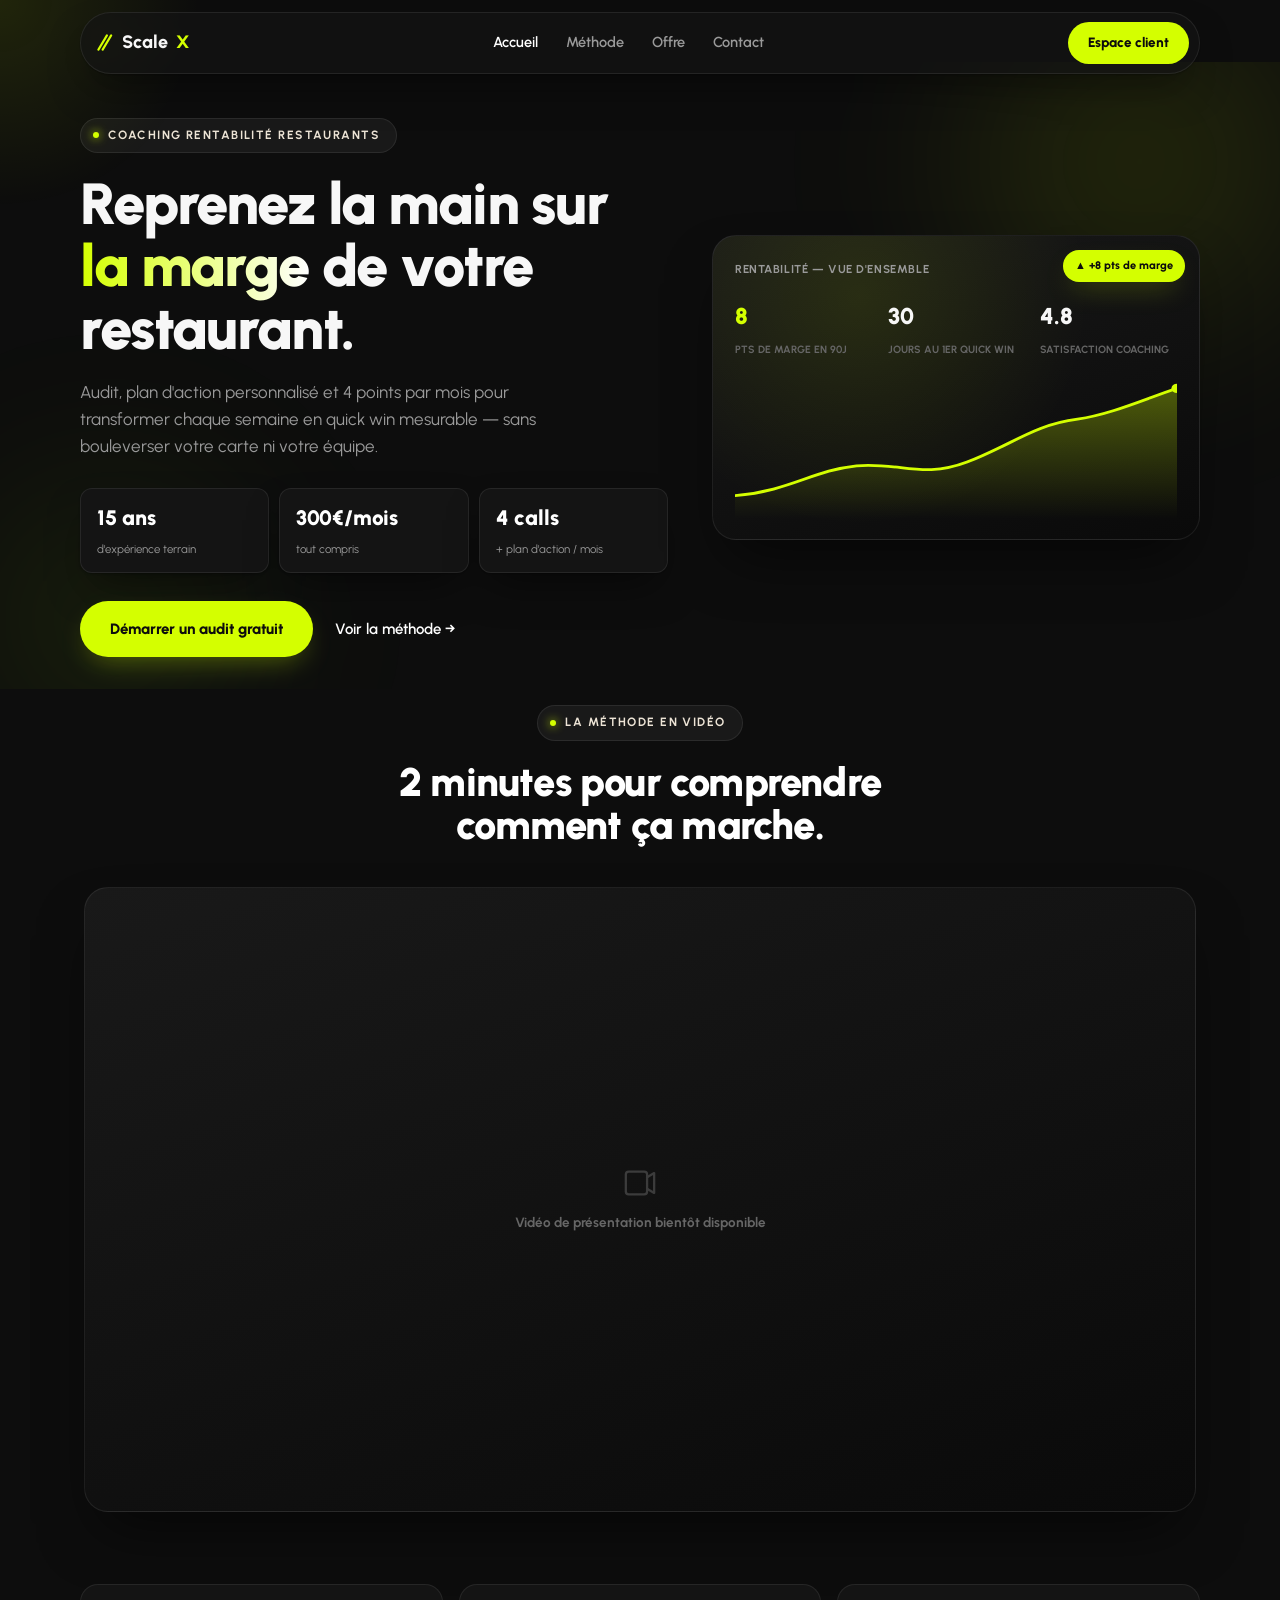
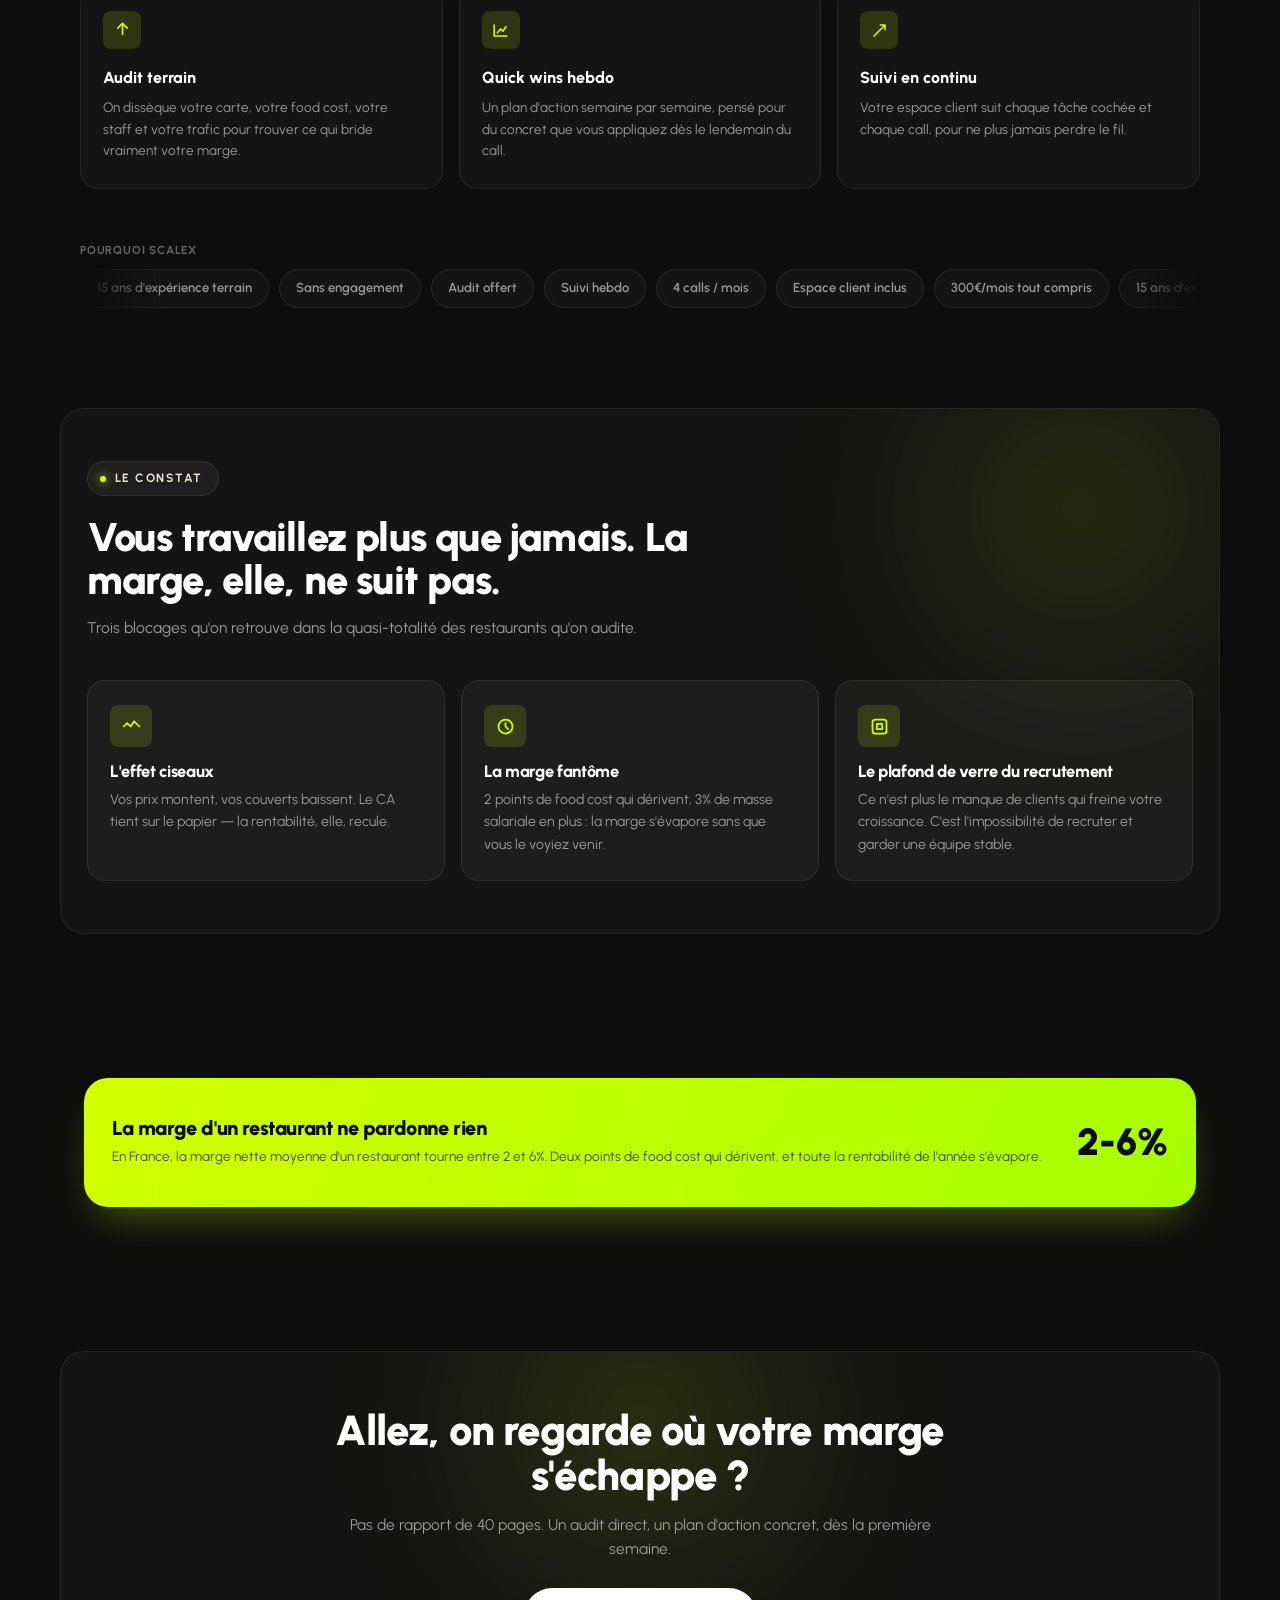
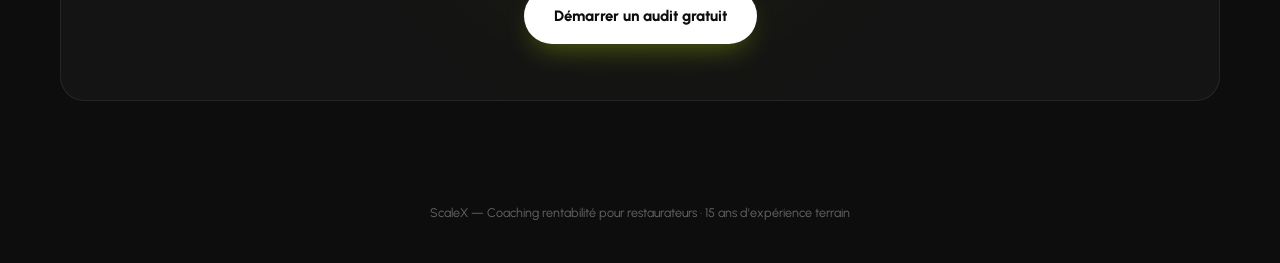
==== index.html @ f96da49f "Add files via upload" ====
<!DOCTYPE html>
<html lang="fr">
<head>
<meta charset="UTF-8">
<meta name="viewport" content="width=device-width, initial-scale=1.0, viewport-fit=cover">
<title>ScaleX — Coaching rentabilité pour restaurateurs</title>
<meta name="description" content="Audit, plan d'action personnalisé et 4 points par mois pour reprendre la main sur la rentabilité de votre restaurant. 300€/mois, sans engagement.">
<link rel="preconnect" href="https://fonts.googleapis.com">
<link href="https://fonts.googleapis.com/css2?family=Urbanist:ital,wght@0,400;0,500;0,600;0,700;0,800;0,900&display=swap" rel="stylesheet">
<link rel="stylesheet" href="styles.css">
<style>
.hero{position:relative;padding:56px 16px 32px;overflow:hidden;}
.hero .glow-a{width:520px;height:520px;background:radial-gradient(circle,rgba(212,255,0,.14),transparent 70%);top:-160px;right:-120px;}
.hero .glow-b{width:420px;height:420px;background:radial-gradient(circle,rgba(167,255,0,.10),transparent 70%);bottom:-140px;left:-100px;}
.hero-grid{position:relative;z-index:1;max-width:1120px;margin:0 auto;display:flex;flex-wrap:wrap;gap:44px;align-items:center;}
.hero-grid>div:first-child{flex:1 1 480px;}
.hero-card{flex:1 1 380px;width:100%;}
.hero h1{font-size:clamp(32px,5.2vw,58px);margin-bottom:18px;}
.hero p.lead{font-size:17px;max-width:52ch;margin-bottom:28px;color:var(--muted);}
.hero-stats{display:flex;gap:10px;margin-bottom:28px;flex-wrap:wrap;}
.stat-pill{background:var(--surface);border:1px solid var(--line);border-radius:var(--r-md);padding:12px 16px;box-shadow:var(--shadow);flex:1 1 100px;min-width:96px;}
.stat-pill b{font-weight:900;font-size:21px;display:block;color:#fff;}
.stat-pill span{font-size:11.5px;color:var(--muted);}
.cta-row{display:flex;align-items:center;gap:16px;flex-wrap:wrap;}
.hero-card{position:relative;background:linear-gradient(160deg,var(--surface-2),#0a0a0a);border-radius:var(--r-xl);padding:24px 22px 20px;box-shadow:0 30px 60px -18px rgba(0,0,0,.6);overflow:hidden;border:1px solid var(--line);}
.hero-card::before{content:"";position:absolute;inset:0;background:radial-gradient(circle at 30% 20%, rgba(212,255,0,.10), transparent 55%);}
.panel-head{position:relative;z-index:1;display:flex;justify-content:space-between;align-items:center;margin-bottom:20px;}
.ph-title{font-size:11.5px;font-weight:700;color:var(--muted);letter-spacing:.05em;text-transform:uppercase;}
.ph-dot{width:8px;height:8px;border-radius:50%;background:var(--lime);box-shadow:0 0 10px var(--lime);animation:pulse 2s ease-in-out infinite;}
@keyframes pulse{0%,100%{opacity:1;}50%{opacity:.35;}}
.kpi-row{position:relative;z-index:1;display:flex;gap:16px;margin-bottom:18px;flex-wrap:wrap;}
.kpi{flex:1 1 80px;}
.kpi b{display:block;font-size:23px;font-weight:900;}
.kpi b.lime{color:var(--lime);}
.kpi span{font-size:10.5px;color:var(--muted-dim);text-transform:uppercase;font-weight:700;}
.chart-box{position:relative;z-index:1;height:140px;}
.chart-box svg{width:100%;height:100%;}
.float-badge{position:absolute;top:14px;right:14px;z-index:2;background:var(--lime);color:var(--ink);font-size:11px;font-weight:800;padding:7px 12px;border-radius:20px;box-shadow:var(--shadow-lime);animation:float 4s ease-in-out infinite;}
@keyframes float{0%,100%{transform:translateY(0);}50%{transform:translateY(-7px);}}

.video-section{padding:16px 16px 56px;}

.pillars{padding:16px 16px 24px;}

.strip{padding:28px 16px;}
.strip-inner{max-width:1120px;margin:0 auto;display:flex;align-items:center;gap:10px;flex-wrap:wrap;justify-content:center;}
.strip-label{font-size:11.5px;font-weight:700;text-transform:uppercase;letter-spacing:.07em;color:var(--muted-dim);width:100%;text-align:center;}
@media (min-width:700px){.strip-label{width:auto;text-align:left;}}

.problem{background:var(--surface);border-radius:var(--r-xl);max-width:1160px;margin:0 auto;overflow:hidden;position:relative;border:1px solid var(--line);}
.problem .glow-a{width:400px;height:400px;background:radial-gradient(circle,rgba(212,255,0,.16),transparent 70%);top:-100px;right:-60px;}
.problem-inner{position:relative;z-index:1;padding:52px 26px;}
.problem-grid{display:flex;flex-wrap:wrap;gap:16px;}
.problem-card{flex:1 1 260px;background:rgba(255,255,255,.04);border:1px solid var(--line);border-radius:var(--r-lg);padding:24px 22px;}
.problem-card .icon{width:42px;height:42px;border-radius:var(--r-sm);background:var(--lime-dim);display:flex;align-items:center;justify-content:center;margin-bottom:16px;}
.problem-card .icon svg{width:21px;height:21px;stroke:var(--lime);}
.problem-card h3{font-weight:800;font-size:16.5px;margin-bottom:8px;color:#fff;}
.problem-card p{font-size:14px;}

.proof-banner{max-width:1120px;margin:0 auto;background:linear-gradient(120deg,var(--lime),var(--lime-2));border-radius:var(--r-xl);padding:34px 28px;color:var(--ink);display:grid;grid-template-columns:1fr auto;gap:20px;align-items:center;box-shadow:0 20px 40px -14px rgba(212,255,0,.35);}
.proof-banner h3{font-size:20px;margin-bottom:6px;color:var(--ink);}
.proof-banner p{color:rgba(13,13,13,.72);font-size:13.5px;}
.proof-banner .big{font-weight:900;font-size:38px;color:var(--ink);white-space:nowrap;}
@media (max-width:560px){.proof-banner{grid-template-columns:1fr;}}

.final{position:relative;background:var(--surface);border-radius:var(--r-xl);max-width:1160px;margin:0 auto;overflow:hidden;padding:56px 26px;text-align:center;border:1px solid var(--line);}
.final-inner{position:relative;z-index:1;max-width:640px;margin:0 auto;}
.final h2{font-size:clamp(26px,4vw,42px);margin-bottom:14px;color:#fff;}
.final p{font-size:15.5px;margin-bottom:26px;}
.btn-primary.on-lime{background:#fff;color:var(--ink);}
</style>
</head>
<body>

<div class="nav-outer">
  <nav class="nav">
    <a href="index.html" class="nav-logo"><svg viewBox="0 0 24 24" fill="none"><path d="M2 22L14 2M8 22L20 2" stroke="#D4FF00" stroke-width="3" stroke-linecap="round"/></svg>Scale<span style="color:var(--lime)">X</span></a>
    <div class="nav-links">
      <a href="index.html" class="active">Accueil</a>
      <a href="methode.html">Méthode</a>
      <a href="offre.html">Offre</a>
      <a href="contact.html">Contact</a>
    </div>
    <a class="nav-cta" href="portail/login.html">Espace client</a>
    <div class="nav-burger" id="navBurger" aria-label="Menu"><span></span></div>
    <div class="nav-menu" id="navMenu">
      <a href="index.html">Accueil</a>
      <a href="methode.html">Méthode</a>
      <a href="offre.html">Offre</a>
      <a href="contact.html">Contact</a>
      <a href="portail/login.html" class="menu-cta">Espace client</a>
    </div>
  </nav>
</div>

<section class="hero">
  <span class="glow glow-a"></span><span class="glow glow-b"></span>
  <div class="hero-grid">
    <div class="reveal in-view">
      <div class="eyebrow">Coaching rentabilité restaurants</div>
      <h1>Reprenez la main sur <em class="grad-text">la marge</em> de votre restaurant.</h1>
      <p class="lead">Audit, plan d'action personnalisé et 4 points par mois pour transformer chaque semaine en quick win mesurable — sans bouleverser votre carte ni votre équipe.</p>
      <div class="hero-stats">
        <div class="stat-pill"><b>15 ans</b><span>d'expérience terrain</span></div>
        <div class="stat-pill"><b>300€/mois</b><span>tout compris</span></div>
        <div class="stat-pill"><b>4 calls</b><span>+ plan d'action / mois</span></div>
      </div>
      <div class="cta-row">
        <a class="btn-primary magnetic" href="contact.html">Démarrer un audit gratuit</a>
        <a class="btn-ghost" href="methode.html">Voir la méthode →</a>
      </div>
    </div>
    <div class="hero-card tilt reveal in-view">
      <div class="float-badge">▲ +8 pts de marge</div>
      <div class="panel-head"><span class="ph-title">Rentabilité — Vue d'ensemble</span><span class="ph-dot"></span></div>
      <div class="kpi-row">
        <div class="kpi"><b class="lime cnt" data-target="8">0</b><span>pts de marge en 90j</span></div>
        <div class="kpi"><b class="cnt" data-target="30">0</b><span>jours au 1er quick win</span></div>
        <div class="kpi"><b>4.8</b><span>satisfaction coaching</span></div>
      </div>
      <div class="chart-box">
        <svg viewBox="0 0 400 150" preserveAspectRatio="none">
          <defs><linearGradient id="areaFill" x1="0" y1="0" x2="0" y2="1"><stop offset="0%" stop-color="#D4FF00" stop-opacity="0.32"/><stop offset="100%" stop-color="#D4FF00" stop-opacity="0"/></linearGradient></defs>
          <path d="M0,125 C50,120 70,98 110,93 C150,89 170,107 210,89 C250,71 270,49 310,43 C340,38 370,22 400,10 L400,150 L0,150 Z" fill="url(#areaFill)"/>
          <path class="draw-path" d="M0,125 C50,120 70,98 110,93 C150,89 170,107 210,89 C250,71 270,49 310,43 C340,38 370,22 400,10" fill="none" stroke="#D4FF00" stroke-width="3" stroke-linecap="round"/>
          <circle cx="400" cy="10" r="5" fill="#D4FF00"/>
        </svg>
      </div>
    </div>
  </div>
</section>

<section class="video-section">
  <div class="wrap">
    <div class="section-head reveal" style="max-width:560px;">
      <div class="eyebrow">La méthode en vidéo</div>
      <h2>2 minutes pour comprendre comment ça marche.</h2>
    </div>
    <div class="video-block reveal in-view"></div>
  </div>
</section>

<section class="pillars">
  <div class="pillars-grid">
    <div class="pillar-card glow-card reveal"><div class="icon"><svg viewBox="0 0 24 24" fill="none" stroke-width="2" stroke-linecap="round" stroke-linejoin="round"><path d="M6 9l6-6 6 6M12 3v14"/></svg></div><h4>Audit terrain</h4><p>On dissèque votre carte, votre food cost, votre staff et votre trafic pour trouver ce qui bride vraiment votre marge.</p></div>
    <div class="pillar-card glow-card reveal"><div class="icon"><svg viewBox="0 0 24 24" fill="none" stroke-width="2" stroke-linecap="round" stroke-linejoin="round"><path d="M4 19V5M4 19h16M8 15l4-5 3 3 4-6"/></svg></div><h4>Quick wins hebdo</h4><p>Un plan d'action semaine par semaine, pensé pour du concret que vous appliquez dès le lendemain du call.</p></div>
    <div class="pillar-card glow-card reveal"><div class="icon"><svg viewBox="0 0 24 24" fill="none" stroke-width="2" stroke-linecap="round" stroke-linejoin="round"><path d="M5 19L19 5M13 5h6v6"/></svg></div><h4>Suivi en continu</h4><p>Votre espace client suit chaque tâche cochée et chaque call, pour ne plus jamais perdre le fil.</p></div>
  </div>
</section>

<section class="strip">
  <div class="strip-inner" style="flex-direction:column;align-items:stretch;">
    <span class="strip-label">Pourquoi ScaleX</span>
    <div class="marquee">
      <div class="marquee-track">
        <span class="chip">15 ans d'expérience terrain</span><span class="chip">Sans engagement</span><span class="chip">Audit offert</span><span class="chip">Suivi hebdo</span><span class="chip">4 calls / mois</span><span class="chip">Espace client inclus</span><span class="chip">300€/mois tout compris</span>
      </div>
    </div>
  </div>
</section>

<section id="constat">
  <div class="problem">
    <span class="glow glow-a"></span>
    <div class="problem-inner">
      <div class="section-head left reveal" style="max-width:640px;">
        <div class="eyebrow">Le constat</div>
        <h2>Vous travaillez plus que jamais. La marge, elle, ne suit pas.</h2>
        <p>Trois blocages qu'on retrouve dans la quasi-totalité des restaurants qu'on audite.</p>
      </div>
      <div class="problem-grid">
        <div class="problem-card glow-card reveal"><div class="icon"><svg viewBox="0 0 24 24" fill="none" stroke-width="2" stroke-linecap="round" stroke-linejoin="round"><path d="M3 12l4-4 4 4 4-6 6 6"/></svg></div><h3>L'effet ciseaux</h3><p>Vos prix montent, vos couverts baissent. Le CA tient sur le papier — la rentabilité, elle, recule.</p></div>
        <div class="problem-card glow-card reveal"><div class="icon"><svg viewBox="0 0 24 24" fill="none" stroke-width="2" stroke-linecap="round" stroke-linejoin="round"><circle cx="12" cy="12" r="8"/><path d="M12 8v4l3 3"/></svg></div><h3>La marge fantôme</h3><p>2 points de food cost qui dérivent, 3% de masse salariale en plus : la marge s'évapore sans que vous le voyiez venir.</p></div>
        <div class="problem-card glow-card reveal"><div class="icon"><svg viewBox="0 0 24 24" fill="none" stroke-width="2" stroke-linecap="round" stroke-linejoin="round"><rect x="4" y="4" width="16" height="16" rx="3"/><path d="M9 9h6v6H9z"/></svg></div><h3>Le plafond de verre du recrutement</h3><p>Ce n'est plus le manque de clients qui freine votre croissance. C'est l'impossibilité de recruter et garder une équipe stable.</p></div>
      </div>
    </div>
  </div>
</section>

<section>
  <div class="wrap">
    <div class="proof-banner reveal">
      <div><h3>La marge d'un restaurant ne pardonne rien</h3><p>En France, la marge nette moyenne d'un restaurant tourne entre 2 et 6%. Deux points de food cost qui dérivent, et toute la rentabilité de l'année s'évapore.</p></div>
      <div class="big">2-6%</div>
    </div>
  </div>
</section>

<section>
  <div class="final reveal">
    <span class="glow glow-a" style="width:420px;height:420px;background:radial-gradient(circle,rgba(212,255,0,.18),transparent 70%);top:-140px;left:50%;transform:translateX(-50%);"></span>
    <div class="final-inner">
      <h2>Allez, on regarde où votre marge s'échappe ?</h2>
      <p>Pas de rapport de 40 pages. Un audit direct, un plan d'action concret, dès la première semaine.</p>
      <a href="contact.html" class="btn-primary on-lime magnetic">Démarrer un audit gratuit</a>
    </div>
  </div>
</section>

<footer>ScaleX — Coaching rentabilité pour restaurateurs · 15 ans d'expérience terrain</footer>
<script src="video-config.js"></script>
<script src="script.js"></script>
</body>
</html>
---- styles.css ----
:root{
  --ink:#0D0D0D; --ink-2:#161616;
  --lime:#D4FF00; --lime-2:#A7FF00; --lime-dim: rgba(212,255,0,0.14);
  --surface:#141414; --surface-2:#191919;
  --muted:#9A9A9A; --muted-dim:#666666;
  --line: rgba(255,255,255,0.08);
  --r-xl:24px; --r-lg:18px; --r-md:12px; --r-sm:8px;
  --shadow: 0 1px 2px rgba(0,0,0,.3), 0 20px 40px -12px rgba(0,0,0,.5);
  --shadow-lime: 0 12px 28px -10px rgba(212,255,0,.35);
}
*{box-sizing:border-box;margin:0;padding:0;-webkit-tap-highlight-color:transparent;}
html{scroll-behavior:smooth;}
body{font-family:'Urbanist',sans-serif;background:var(--ink);color:#F7F7F7;line-height:1.6;font-size:16px;-webkit-font-smoothing:antialiased;overflow-x:hidden;}
img{max-width:100%;display:block;}
.wrap{max-width:1160px;margin:0 auto;padding:0 24px;}
a{color:inherit;}
h1,h2,h3{font-weight:900;line-height:1.08;letter-spacing:-0.02em;}
h1 em,h2 em{font-style:normal;color:var(--lime);}
p{color:var(--muted);}

.eyebrow{display:inline-flex;align-items:center;gap:9px;font-weight:700;text-transform:uppercase;letter-spacing:.12em;font-size:12px;color:#EDE4D6;background:rgba(255,255,255,.05);border:1px solid var(--line);border-radius:999px;padding:7px 16px 7px 12px;margin-bottom:20px;}
.eyebrow::before{content:"";width:6px;height:6px;border-radius:50%;background:var(--lime);flex:0 0 auto;box-shadow:0 0 10px var(--lime);}
.glow{position:absolute;border-radius:50%;filter:blur(80px);pointer-events:none;z-index:0;}

/* NAV */
.nav-outer{position:sticky;top:12px;z-index:60;padding:0 12px;}
.nav{max-width:1120px;margin:0 auto;display:flex;align-items:center;justify-content:space-between;padding:9px 10px 9px 16px;background:rgba(20,20,20,.78);backdrop-filter:blur(16px);-webkit-backdrop-filter:blur(16px);border:1px solid var(--line);border-radius:999px;box-shadow:var(--shadow);position:relative;}
.nav-logo{display:flex;align-items:center;gap:8px;font-weight:800;font-size:18px;text-decoration:none;}
.nav-logo svg{width:17px;height:17px;}
.nav-links{display:flex;align-items:center;font-size:14.5px;font-weight:600;color:var(--muted);}
.nav-links a{text-decoration:none;margin:0 14px;transition:color .2s;}
.nav-links a:hover,.nav-links a.active{color:#fff;}
.nav-cta{background:var(--lime);color:var(--ink);font-weight:800;font-size:13.5px;padding:10px 20px;border-radius:999px;text-decoration:none;white-space:nowrap;transition:transform .18s,box-shadow .18s;}
.nav-cta:hover{transform:translateY(-1px);box-shadow:var(--shadow-lime);}
.nav-burger{display:none;width:38px;height:38px;border-radius:50%;background:rgba(255,255,255,.06);border:1px solid var(--line);align-items:center;justify-content:center;cursor:pointer;flex:0 0 auto;}
.nav-burger span,.nav-burger span::before,.nav-burger span::after{content:"";display:block;width:16px;height:2px;background:#fff;border-radius:2px;position:relative;transition:transform .2s,opacity .2s;}
.nav-burger span::before{position:absolute;top:-5px;}
.nav-burger span::after{position:absolute;top:5px;}
.nav-menu{display:none;}
@media (max-width:760px){
  .nav-links{display:none;} .nav-burger{display:flex;} .nav{padding:8px 8px 8px 14px;}
  .nav-cta{padding:9px 16px;font-size:13px;}
  body.menu-open .nav-menu{display:flex;flex-direction:column;gap:4px;position:absolute;top:calc(100% + 8px);left:0;right:0;background:rgba(15,15,15,.98);border:1px solid var(--line);border-radius:18px;padding:10px;box-shadow:var(--shadow);}
  body.menu-open .nav-burger span{background:transparent;}
  body.menu-open .nav-burger span::before{transform:rotate(45deg);top:0;}
  body.menu-open .nav-burger span::after{transform:rotate(-45deg);top:0;}
  .nav-menu a{display:block;padding:13px 16px;border-radius:12px;text-decoration:none;color:#EDE4D6;font-weight:600;font-size:15px;}
  .nav-menu a.menu-cta{background:var(--lime);color:var(--ink);font-weight:800;text-align:center;margin-top:4px;}
}

.btn-primary{display:inline-flex;align-items:center;justify-content:center;gap:10px;background:var(--lime);color:var(--ink);font-weight:800;font-size:15px;padding:16px 30px;border-radius:999px;text-decoration:none;box-shadow:var(--shadow-lime);border:none;cursor:pointer;transition:transform .18s,box-shadow .18s;}
.btn-primary:active{transform:scale(.97);}
.btn-primary:disabled{opacity:.5;cursor:not-allowed;}
.btn-ghost{display:inline-flex;align-items:center;gap:8px;font-weight:600;font-size:15px;text-decoration:none;color:#fff;padding:14px 6px;}

.reveal{opacity:0;transform:translateY(22px);transition:opacity .6s ease,transform .6s ease;}
.reveal.in-view{opacity:1;transform:translateY(0);}

section{padding:72px 16px;position:relative;}
.section-head{max-width:600px;margin:0 auto 40px;text-align:center;}
.section-head.left{margin:0 0 40px;text-align:left;}
.section-head h2{font-size:clamp(26px,3.6vw,40px);color:#fff;}
.section-head p{font-size:15.5px;margin-top:12px;line-height:1.65;}

.card{background:var(--surface);border:1px solid var(--line);border-radius:var(--r-lg);padding:26px 24px;box-shadow:var(--shadow);}

.chip{background:var(--surface);border:1px solid var(--line);border-radius:999px;padding:8px 16px;font-size:13px;font-weight:600;color:var(--muted);}

footer{text-align:center;padding:30px 16px 40px;color:var(--muted-dim);font-size:12.5px;}

/* forms */
.field{margin-bottom:16px;text-align:left;}
.field label{display:block;font-size:13px;font-weight:700;color:#EDE4D6;margin-bottom:7px;}
.field input,.field textarea{width:100%;background:var(--ink);border:1px solid var(--line);border-radius:var(--r-sm);padding:13px 14px;color:#fff;font-family:inherit;font-size:15px;}
.field input:focus,.field textarea:focus{outline:none;border-color:var(--lime);}
.msg{font-size:13.5px;border-radius:var(--r-sm);padding:11px 14px;margin-bottom:16px;display:none;}
.msg.error{display:block;background:rgba(255,60,60,.1);border:1px solid rgba(255,60,60,.3);color:#ff9b9b;}
.msg.ok{display:block;background:var(--lime-dim);border:1px solid rgba(212,255,0,.3);color:var(--lime);}

/* ============ WOW LAYER ============ */

/* scroll progress bar */
.scroll-progress{position:fixed;top:0;left:0;height:3px;width:0%;background:linear-gradient(90deg,var(--lime),var(--lime-2));z-index:200;box-shadow:0 0 12px rgba(212,255,0,.6);transition:width .08s linear;}

/* cursor glow (desktop only) */
.cursor-glow{position:fixed;top:0;left:0;width:420px;height:420px;border-radius:50%;background:radial-gradient(circle,rgba(212,255,0,.10),transparent 70%);pointer-events:none;z-index:1;transform:translate(-50%,-50%);will-change:transform;transition:opacity .3s;}

/* magnetic buttons */
.magnetic{will-change:transform;}

/* tilt cards */
.tilt{transform-style:preserve-3d;transition:transform .25s cubic-bezier(.2,.8,.2,1);will-change:transform;}

/* marquee */
.marquee{overflow:hidden;position:relative;width:100%;min-width:0;-webkit-mask-image:linear-gradient(90deg,transparent,#000 8%,#000 92%,transparent);mask-image:linear-gradient(90deg,transparent,#000 8%,#000 92%,transparent);}
.marquee-track{display:flex;gap:10px;width:max-content;animation:marquee 22s linear infinite;}
.marquee:hover .marquee-track{animation-play-state:paused;}
@keyframes marquee{from{transform:translateX(0);}to{transform:translateX(-50%);}}

/* animated gradient text */
.grad-text{background:linear-gradient(90deg,var(--lime),#fff,var(--lime-2),var(--lime));background-size:300% auto;-webkit-background-clip:text;background-clip:text;color:transparent;animation:gradShift 6s linear infinite;}
@keyframes gradShift{to{background-position:300% center;}}

/* draw-in svg paths */
.draw-path{stroke-dasharray:1400;stroke-dashoffset:1400;transition:stroke-dashoffset 1.8s cubic-bezier(.16,.9,.3,1);}
.in-view .draw-path{stroke-dashoffset:0;}

/* toasts */
.toast-stack{position:fixed;bottom:20px;right:20px;z-index:300;display:flex;flex-direction:column;gap:10px;max-width:320px;}
.toast{background:var(--surface-2);border:1px solid var(--line);border-radius:var(--r-md);padding:14px 16px;box-shadow:var(--shadow);font-size:13.5px;color:#fff;display:flex;align-items:center;gap:10px;transform:translateX(120%);opacity:0;transition:transform .35s cubic-bezier(.2,.9,.2,1),opacity .35s;}
.toast.show{transform:translateX(0);opacity:1;}
.toast.ok{border-color:rgba(212,255,0,.35);}
.toast.ok::before{content:"";width:8px;height:8px;border-radius:50%;background:var(--lime);box-shadow:0 0 8px var(--lime);flex:0 0 auto;}
.toast.error::before{content:"";width:8px;height:8px;border-radius:50%;background:#ff5c5c;box-shadow:0 0 8px #ff5c5c;flex:0 0 auto;}

/* spotlight border glow on hover for cards */
.glow-card{position:relative;}
.glow-card::after{content:"";position:absolute;inset:-1px;border-radius:inherit;padding:1px;background:radial-gradient(220px circle at var(--mx,50%) var(--my,50%),rgba(212,255,0,.55),transparent 60%);-webkit-mask:linear-gradient(#000 0 0) content-box,linear-gradient(#000 0 0);-webkit-mask-composite:xor;mask-composite:exclude;opacity:0;transition:opacity .3s;pointer-events:none;}
.glow-card:hover::after{opacity:1;}

/* button ripple + shine sweep */
.btn-primary{position:relative;overflow:hidden;}
.btn-primary .shine{position:absolute;top:0;left:-60%;width:40%;height:100%;background:linear-gradient(120deg,transparent,rgba(255,255,255,.55),transparent);transform:skewX(-20deg);transition:left .6s ease;}
.btn-primary:hover .shine{left:130%;}

/* fade-in page load */
body{animation:pageIn .5s ease both;}
@keyframes pageIn{from{opacity:0;}to{opacity:1;}}

/* reusable icon-card grid (used on home + méthode) */
.pillars-grid{max-width:1120px;margin:0 auto;display:grid;grid-template-columns:repeat(3,1fr);gap:16px;}
.pillar-card{background:var(--surface);border:1px solid var(--line);border-radius:var(--r-lg);padding:26px 22px;}
.pillar-card .icon{width:38px;height:38px;border-radius:var(--r-sm);background:var(--lime-dim);display:flex;align-items:center;justify-content:center;margin-bottom:16px;}
.pillar-card .icon svg{width:19px;height:19px;stroke:var(--lime);}
.pillar-card h4{font-size:16px;font-weight:800;color:#fff;margin-bottom:6px;}
.pillar-card p{font-size:13.5px;}
@media (max-width:700px){.pillars-grid{grid-template-columns:1fr;}}

/* video block */
.video-block{position:relative;width:100%;aspect-ratio:16/9;border-radius:var(--r-xl);overflow:hidden;background:linear-gradient(160deg,var(--surface-2),#0a0a0a);border:1px solid var(--line);box-shadow:0 30px 60px -18px rgba(0,0,0,.6);}
.video-block iframe,.video-block video{position:absolute;inset:0;width:100%;height:100%;border:none;}
.video-play{position:absolute;inset:0;width:100%;height:100%;background:radial-gradient(circle at 50% 50%,rgba(212,255,0,.10),transparent 60%);border:none;cursor:pointer;display:flex;align-items:center;justify-content:center;}
.video-play-icon{width:76px;height:76px;border-radius:50%;background:var(--lime);color:var(--ink);display:flex;align-items:center;justify-content:center;box-shadow:var(--shadow-lime);transition:transform .2s ease;}
.video-play-icon svg{width:30px;height:30px;margin-left:4px;}
.video-play:hover .video-play-icon{transform:scale(1.08);}
.video-empty{position:absolute;inset:0;display:flex;flex-direction:column;align-items:center;justify-content:center;gap:12px;color:var(--muted-dim);font-size:13.5px;font-weight:700;}
.video-empty svg{width:34px;height:34px;opacity:.5;}

@media (max-width:760px){.cursor-glow{display:none;}}
@media (hover:none){.cursor-glow,.tilt{display:none !important;}.tilt{transform:none !important;}}

@media (prefers-reduced-motion: reduce){*{animation:none !important;transition:none !important;}.reveal{opacity:1;transform:none;}.draw-path{stroke-dashoffset:0;}}
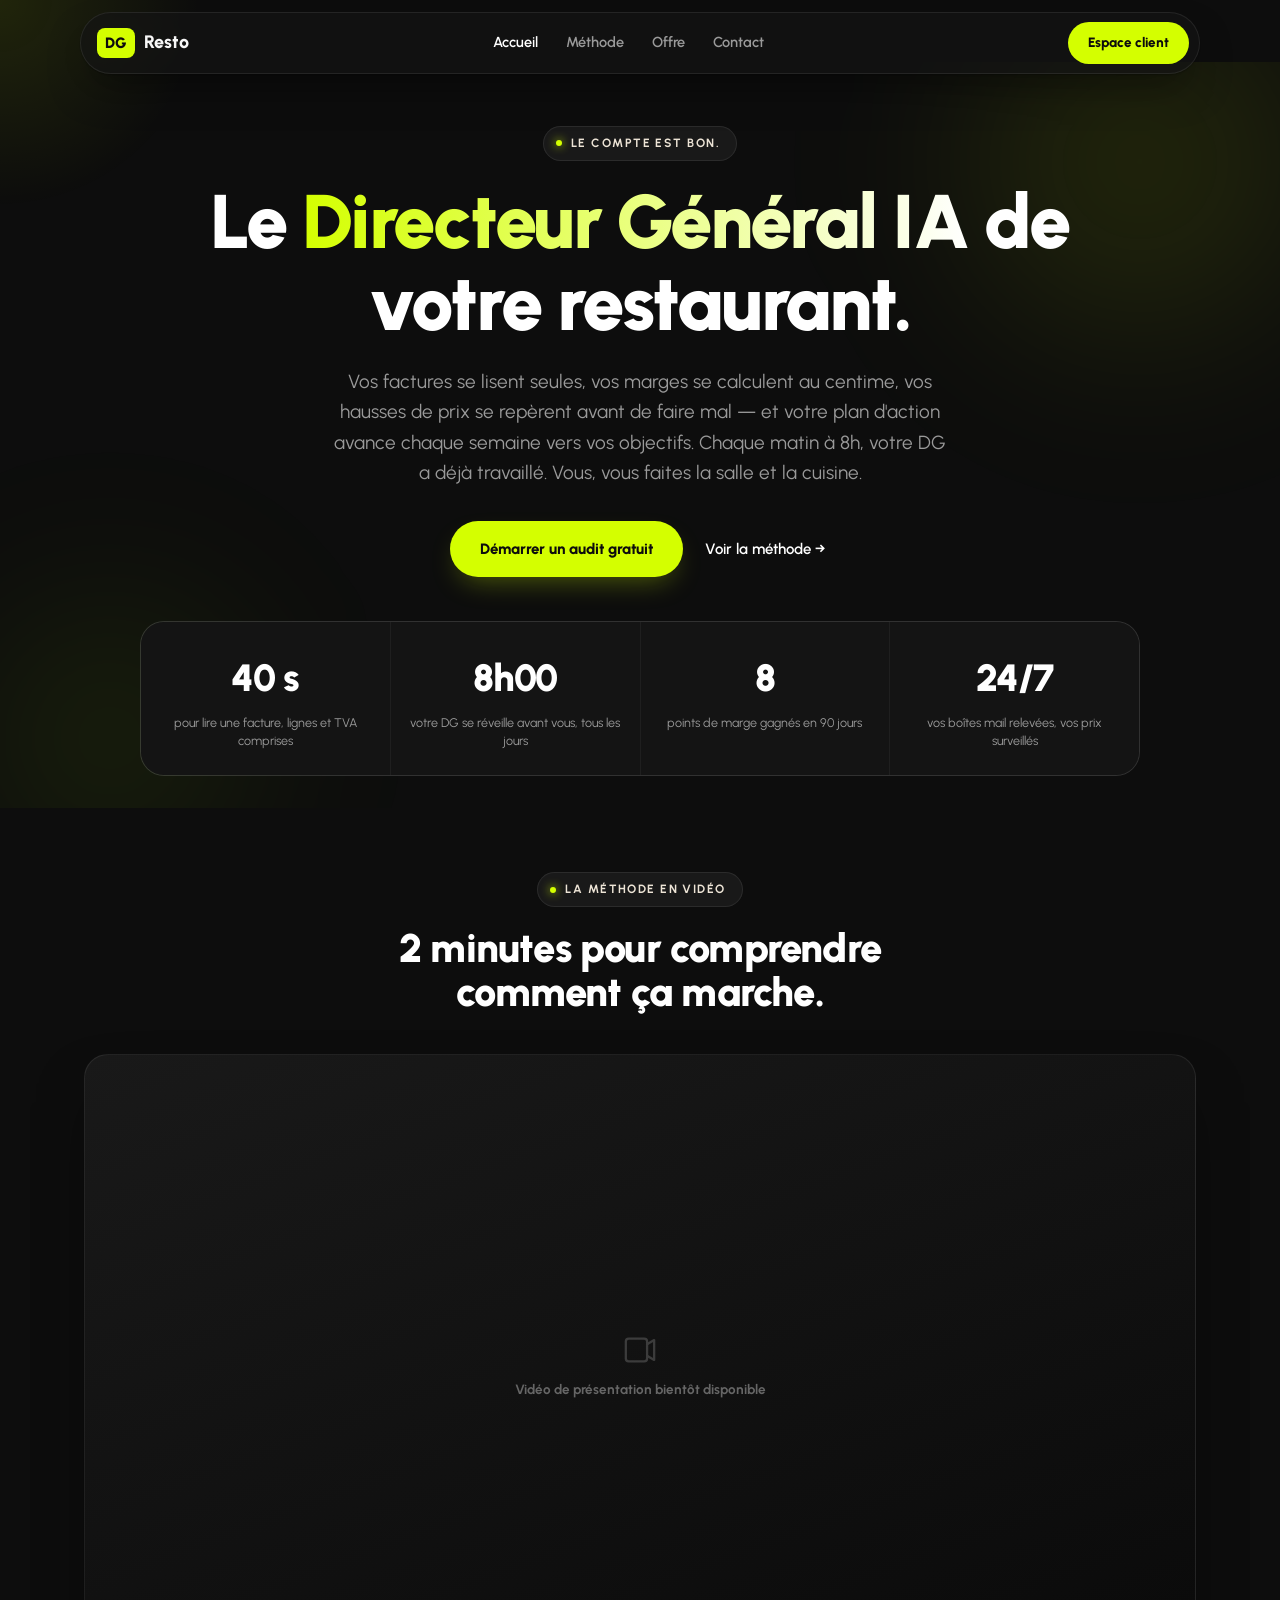
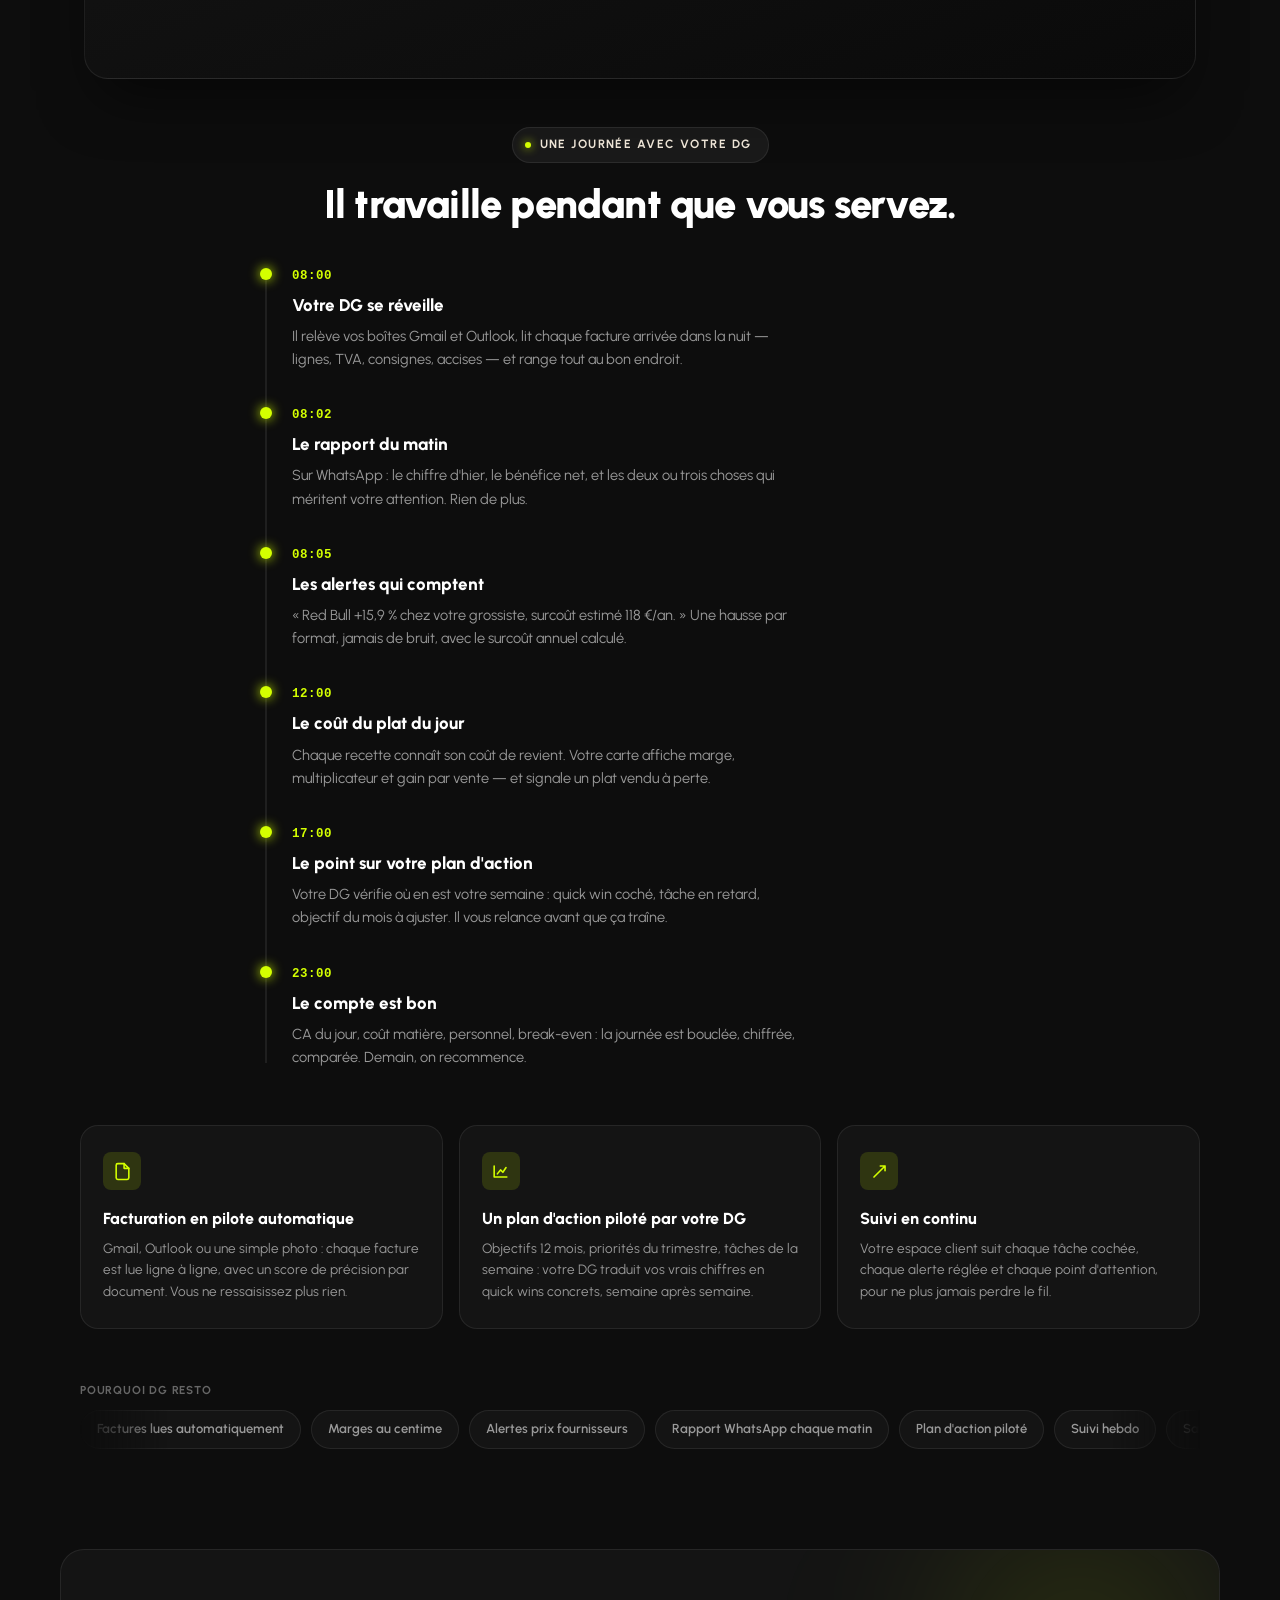
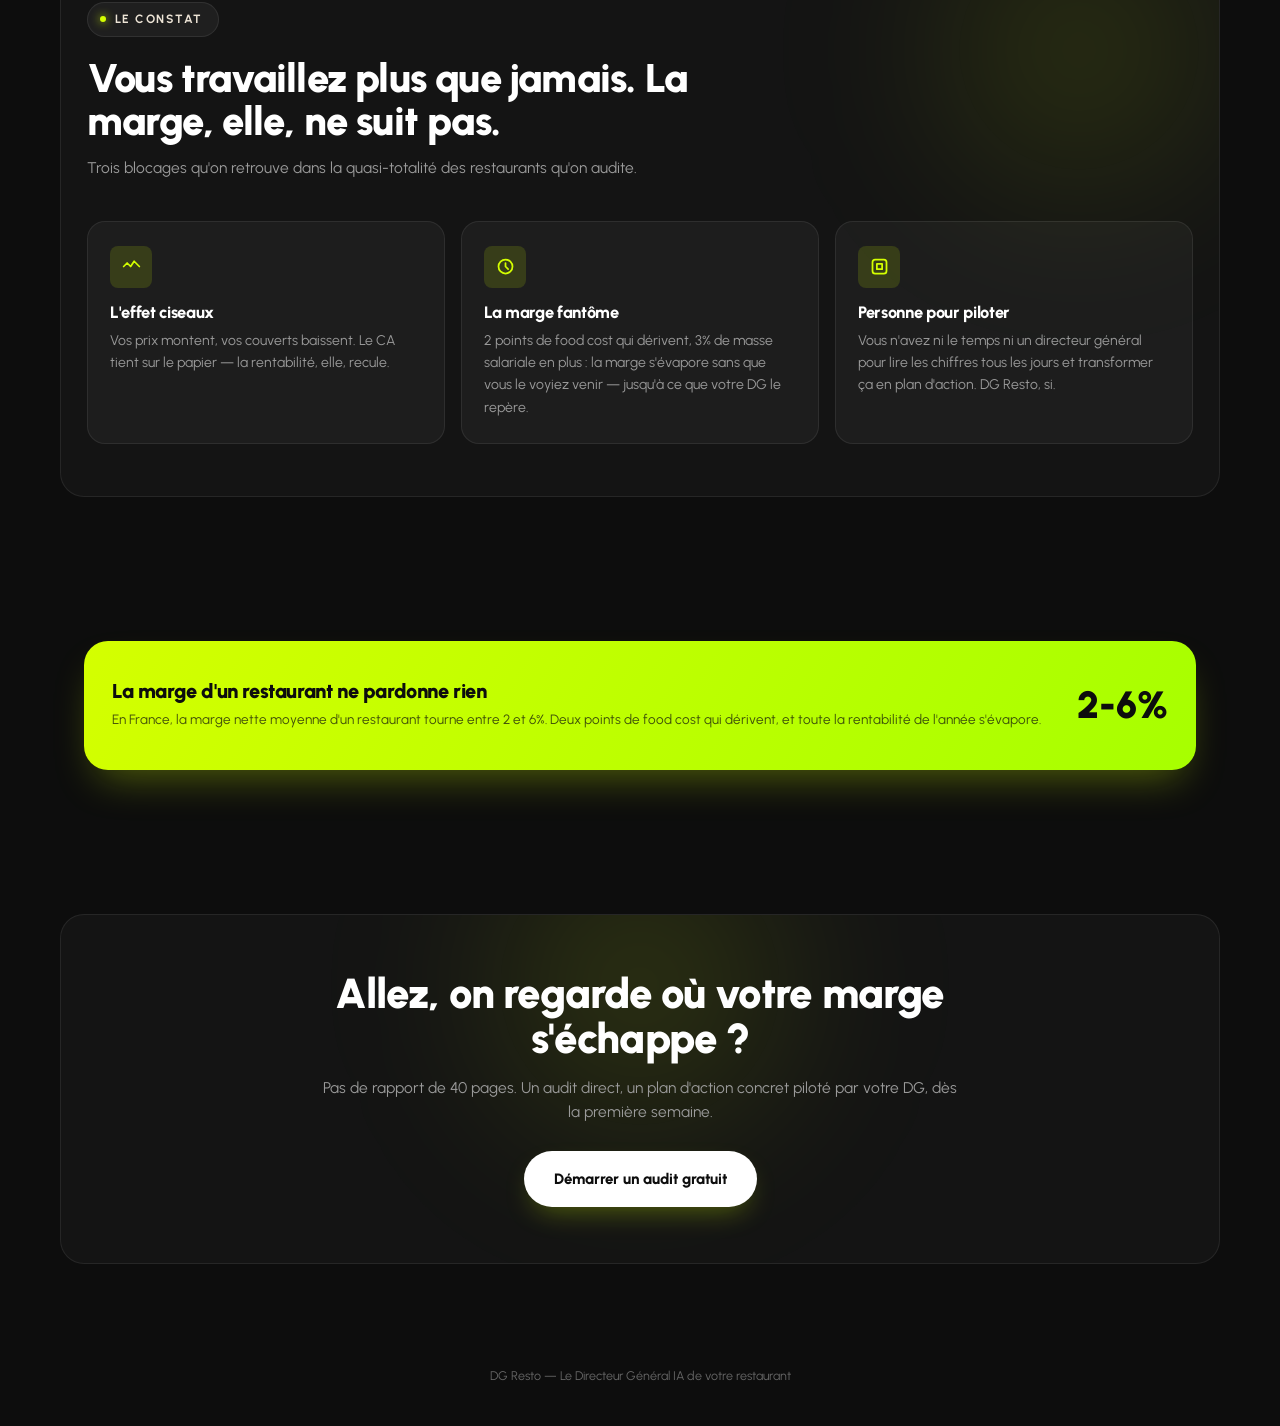
==== commit f1896b32: "Add files via upload" ====
--- a/index.html
+++ b/index.html
@@ -3,42 +3,40 @@
 <head>
 <meta charset="UTF-8">
 <meta name="viewport" content="width=device-width, initial-scale=1.0, viewport-fit=cover">
-<title>ScaleX — Coaching rentabilité pour restaurateurs</title>
-<meta name="description" content="Audit, plan d'action personnalisé et 4 points par mois pour reprendre la main sur la rentabilité de votre restaurant. 300€/mois, sans engagement.">
+<title>DG Resto — Le Directeur Général IA de votre restaurant.</title>
+<meta name="description" content="Vos factures se lisent seules, vos marges se calculent au centime, et votre plan d'action avance chaque semaine vers vos objectifs. DG Resto travaille pendant que vous êtes en salle.">
 <link rel="preconnect" href="https://fonts.googleapis.com">
 <link href="https://fonts.googleapis.com/css2?family=Urbanist:ital,wght@0,400;0,500;0,600;0,700;0,800;0,900&display=swap" rel="stylesheet">
 <link rel="stylesheet" href="styles.css">
 <style>
-.hero{position:relative;padding:56px 16px 32px;overflow:hidden;}
+.dg-badge{background:var(--lime);color:var(--ink);font-weight:900;border-radius:8px;padding:3px 8px;font-size:15px;letter-spacing:-.01em;margin-right:1px;}
+
+.hero{position:relative;padding:64px 16px 32px;overflow:hidden;}
 .hero .glow-a{width:520px;height:520px;background:radial-gradient(circle,rgba(212,255,0,.14),transparent 70%);top:-160px;right:-120px;}
 .hero .glow-b{width:420px;height:420px;background:radial-gradient(circle,rgba(167,255,0,.10),transparent 70%);bottom:-140px;left:-100px;}
-.hero-grid{position:relative;z-index:1;max-width:1120px;margin:0 auto;display:flex;flex-wrap:wrap;gap:44px;align-items:center;}
-.hero-grid>div:first-child{flex:1 1 480px;}
-.hero-card{flex:1 1 380px;width:100%;}
-.hero h1{font-size:clamp(32px,5.2vw,58px);margin-bottom:18px;}
-.hero p.lead{font-size:17px;max-width:52ch;margin-bottom:28px;color:var(--muted);}
-.hero-stats{display:flex;gap:10px;margin-bottom:28px;flex-wrap:wrap;}
-.stat-pill{background:var(--surface);border:1px solid var(--line);border-radius:var(--r-md);padding:12px 16px;box-shadow:var(--shadow);flex:1 1 100px;min-width:96px;}
-.stat-pill b{font-weight:900;font-size:21px;display:block;color:#fff;}
-.stat-pill span{font-size:11.5px;color:var(--muted);}
-.cta-row{display:flex;align-items:center;gap:16px;flex-wrap:wrap;}
-.hero-card{position:relative;background:linear-gradient(160deg,var(--surface-2),#0a0a0a);border-radius:var(--r-xl);padding:24px 22px 20px;box-shadow:0 30px 60px -18px rgba(0,0,0,.6);overflow:hidden;border:1px solid var(--line);}
-.hero-card::before{content:"";position:absolute;inset:0;background:radial-gradient(circle at 30% 20%, rgba(212,255,0,.10), transparent 55%);}
-.panel-head{position:relative;z-index:1;display:flex;justify-content:space-between;align-items:center;margin-bottom:20px;}
-.ph-title{font-size:11.5px;font-weight:700;color:var(--muted);letter-spacing:.05em;text-transform:uppercase;}
-.ph-dot{width:8px;height:8px;border-radius:50%;background:var(--lime);box-shadow:0 0 10px var(--lime);animation:pulse 2s ease-in-out infinite;}
-@keyframes pulse{0%,100%{opacity:1;}50%{opacity:.35;}}
-.kpi-row{position:relative;z-index:1;display:flex;gap:16px;margin-bottom:18px;flex-wrap:wrap;}
-.kpi{flex:1 1 80px;}
-.kpi b{display:block;font-size:23px;font-weight:900;}
-.kpi b.lime{color:var(--lime);}
-.kpi span{font-size:10.5px;color:var(--muted-dim);text-transform:uppercase;font-weight:700;}
-.chart-box{position:relative;z-index:1;height:140px;}
-.chart-box svg{width:100%;height:100%;}
-.float-badge{position:absolute;top:14px;right:14px;z-index:2;background:var(--lime);color:var(--ink);font-size:11px;font-weight:800;padding:7px 12px;border-radius:20px;box-shadow:var(--shadow-lime);animation:float 4s ease-in-out infinite;}
-@keyframes float{0%,100%{transform:translateY(0);}50%{transform:translateY(-7px);}}
-
-.video-section{padding:16px 16px 56px;}
+.hero-inner{position:relative;z-index:1;max-width:900px;margin:0 auto;text-align:center;}
+.hero h1{font-size:clamp(38px,7vw,76px);font-weight:900;letter-spacing:-0.03em;color:#fff;margin-bottom:22px;}
+.hero p.lead{font-size:clamp(16px,2vw,19px);max-width:56ch;margin:0 auto 32px;color:var(--muted);}
+.cta-row{display:flex;align-items:center;gap:16px;flex-wrap:wrap;justify-content:center;margin-bottom:44px;}
+
+.stat-strip{position:relative;z-index:1;max-width:1000px;margin:0 auto;display:grid;grid-template-columns:repeat(4,1fr);gap:1px;background:var(--line);border:1px solid var(--line);border-radius:var(--r-xl);overflow:hidden;}
+.stat-strip>div{background:var(--surface);padding:26px 14px;text-align:center;}
+.stat-strip b{display:block;font-size:clamp(26px,4vw,38px);font-weight:900;color:#fff;letter-spacing:-.02em;margin-bottom:6px;}
+.stat-strip span{font-size:12.5px;color:var(--muted);line-height:1.4;display:block;}
+@media (max-width:700px){.stat-strip{grid-template-columns:1fr 1fr;}}
+
+.video-section{padding:64px 16px 24px;}
+
+/* Une journée avec votre DG */
+.day-section{padding:24px 16px 40px;}
+.day-timeline{max-width:760px;margin:40px auto 0;position:relative;padding-left:32px;}
+.day-timeline::before{content:"";position:absolute;left:5px;top:6px;bottom:6px;width:2px;background:var(--line);}
+.day-item{position:relative;padding-bottom:34px;}
+.day-item:last-child{padding-bottom:0;}
+.day-dot{position:absolute;left:-32px;top:2px;width:12px;height:12px;border-radius:50%;background:var(--lime);box-shadow:0 0 12px var(--lime);}
+.day-time{font-family:'SFMono-Regular',Consolas,monospace;font-size:12.5px;font-weight:700;color:var(--lime);letter-spacing:.04em;display:block;margin-bottom:6px;}
+.day-item h4{font-size:17px;font-weight:800;color:#fff;margin-bottom:6px;}
+.day-item p{font-size:14.5px;max-width:56ch;}
 
 .pillars{padding:16px 16px 24px;}
 
@@ -74,7 +72,7 @@
 
 <div class="nav-outer">
   <nav class="nav">
-    <a href="index.html" class="nav-logo"><svg viewBox="0 0 24 24" fill="none"><path d="M2 22L14 2M8 22L20 2" stroke="#D4FF00" stroke-width="3" stroke-linecap="round"/></svg>Scale<span style="color:var(--lime)">X</span></a>
+    <a href="index.html" class="nav-logo"><span class="dg-badge">DG</span> Resto</a>
     <div class="nav-links">
       <a href="index.html" class="active">Accueil</a>
       <a href="methode.html">Méthode</a>
@@ -95,38 +93,20 @@
 
 <section class="hero">
   <span class="glow glow-a"></span><span class="glow glow-b"></span>
-  <div class="hero-grid">
-    <div class="reveal in-view">
-      <div class="eyebrow">Coaching rentabilité restaurants</div>
-      <h1>Reprenez la main sur <em class="grad-text">la marge</em> de votre restaurant.</h1>
-      <p class="lead">Audit, plan d'action personnalisé et 4 points par mois pour transformer chaque semaine en quick win mesurable — sans bouleverser votre carte ni votre équipe.</p>
-      <div class="hero-stats">
-        <div class="stat-pill"><b>15 ans</b><span>d'expérience terrain</span></div>
-        <div class="stat-pill"><b>300€/mois</b><span>tout compris</span></div>
-        <div class="stat-pill"><b>4 calls</b><span>+ plan d'action / mois</span></div>
-      </div>
-      <div class="cta-row">
-        <a class="btn-primary magnetic" href="contact.html">Démarrer un audit gratuit</a>
-        <a class="btn-ghost" href="methode.html">Voir la méthode →</a>
-      </div>
-    </div>
-    <div class="hero-card tilt reveal in-view">
-      <div class="float-badge">▲ +8 pts de marge</div>
-      <div class="panel-head"><span class="ph-title">Rentabilité — Vue d'ensemble</span><span class="ph-dot"></span></div>
-      <div class="kpi-row">
-        <div class="kpi"><b class="lime cnt" data-target="8">0</b><span>pts de marge en 90j</span></div>
-        <div class="kpi"><b class="cnt" data-target="30">0</b><span>jours au 1er quick win</span></div>
-        <div class="kpi"><b>4.8</b><span>satisfaction coaching</span></div>
-      </div>
-      <div class="chart-box">
-        <svg viewBox="0 0 400 150" preserveAspectRatio="none">
-          <defs><linearGradient id="areaFill" x1="0" y1="0" x2="0" y2="1"><stop offset="0%" stop-color="#D4FF00" stop-opacity="0.32"/><stop offset="100%" stop-color="#D4FF00" stop-opacity="0"/></linearGradient></defs>
-          <path d="M0,125 C50,120 70,98 110,93 C150,89 170,107 210,89 C250,71 270,49 310,43 C340,38 370,22 400,10 L400,150 L0,150 Z" fill="url(#areaFill)"/>
-          <path class="draw-path" d="M0,125 C50,120 70,98 110,93 C150,89 170,107 210,89 C250,71 270,49 310,43 C340,38 370,22 400,10" fill="none" stroke="#D4FF00" stroke-width="3" stroke-linecap="round"/>
-          <circle cx="400" cy="10" r="5" fill="#D4FF00"/>
-        </svg>
-      </div>
-    </div>
+  <div class="hero-inner">
+    <div class="eyebrow reveal in-view">Le compte est bon.</div>
+    <h1 class="reveal in-view">Le <em class="grad-text">Directeur Général IA</em> de votre restaurant.</h1>
+    <p class="lead reveal in-view">Vos factures se lisent seules, vos marges se calculent au centime, vos hausses de prix se repèrent avant de faire mal — et votre plan d'action avance chaque semaine vers vos objectifs. Chaque matin à 8h, votre DG a déjà travaillé. Vous, vous faites la salle et la cuisine.</p>
+    <div class="cta-row reveal in-view">
+      <a class="btn-primary magnetic" href="contact.html">Démarrer un audit gratuit</a>
+      <a class="btn-ghost" href="methode.html">Voir la méthode →</a>
+    </div>
+  </div>
+  <div class="stat-strip reveal in-view">
+    <div><b>40 s</b><span>pour lire une facture, lignes et TVA comprises</span></div>
+    <div><b>8h00</b><span>votre DG se réveille avant vous, tous les jours</span></div>
+    <div><b class="lime cnt" data-target="8">0</b><span>points de marge gagnés en 90 jours</span></div>
+    <div><b>24/7</b><span>vos boîtes mail relevées, vos prix surveillés</span></div>
   </div>
 </section>
 
@@ -140,20 +120,67 @@
   </div>
 </section>
 
+<section class="day-section">
+  <div class="wrap">
+    <div class="section-head reveal" style="max-width:640px;">
+      <div class="eyebrow">Une journée avec votre DG</div>
+      <h2>Il travaille pendant que vous servez.</h2>
+    </div>
+    <div class="day-timeline">
+      <div class="day-item reveal">
+        <span class="day-dot"></span>
+        <span class="day-time">08:00</span>
+        <h4>Votre DG se réveille</h4>
+        <p>Il relève vos boîtes Gmail et Outlook, lit chaque facture arrivée dans la nuit — lignes, TVA, consignes, accises — et range tout au bon endroit.</p>
+      </div>
+      <div class="day-item reveal">
+        <span class="day-dot"></span>
+        <span class="day-time">08:02</span>
+        <h4>Le rapport du matin</h4>
+        <p>Sur WhatsApp : le chiffre d'hier, le bénéfice net, et les deux ou trois choses qui méritent votre attention. Rien de plus.</p>
+      </div>
+      <div class="day-item reveal">
+        <span class="day-dot"></span>
+        <span class="day-time">08:05</span>
+        <h4>Les alertes qui comptent</h4>
+        <p>« Red Bull +15,9 % chez votre grossiste, surcoût estimé 118 €/an. » Une hausse par format, jamais de bruit, avec le surcoût annuel calculé.</p>
+      </div>
+      <div class="day-item reveal">
+        <span class="day-dot"></span>
+        <span class="day-time">12:00</span>
+        <h4>Le coût du plat du jour</h4>
+        <p>Chaque recette connaît son coût de revient. Votre carte affiche marge, multiplicateur et gain par vente — et signale un plat vendu à perte.</p>
+      </div>
+      <div class="day-item reveal">
+        <span class="day-dot"></span>
+        <span class="day-time">17:00</span>
+        <h4>Le point sur votre plan d'action</h4>
+        <p>Votre DG vérifie où en est votre semaine : quick win coché, tâche en retard, objectif du mois à ajuster. Il vous relance avant que ça traîne.</p>
+      </div>
+      <div class="day-item reveal">
+        <span class="day-dot"></span>
+        <span class="day-time">23:00</span>
+        <h4>Le compte est bon</h4>
+        <p>CA du jour, coût matière, personnel, break-even : la journée est bouclée, chiffrée, comparée. Demain, on recommence.</p>
+      </div>
+    </div>
+  </div>
+</section>
+
 <section class="pillars">
   <div class="pillars-grid">
-    <div class="pillar-card glow-card reveal"><div class="icon"><svg viewBox="0 0 24 24" fill="none" stroke-width="2" stroke-linecap="round" stroke-linejoin="round"><path d="M6 9l6-6 6 6M12 3v14"/></svg></div><h4>Audit terrain</h4><p>On dissèque votre carte, votre food cost, votre staff et votre trafic pour trouver ce qui bride vraiment votre marge.</p></div>
-    <div class="pillar-card glow-card reveal"><div class="icon"><svg viewBox="0 0 24 24" fill="none" stroke-width="2" stroke-linecap="round" stroke-linejoin="round"><path d="M4 19V5M4 19h16M8 15l4-5 3 3 4-6"/></svg></div><h4>Quick wins hebdo</h4><p>Un plan d'action semaine par semaine, pensé pour du concret que vous appliquez dès le lendemain du call.</p></div>
-    <div class="pillar-card glow-card reveal"><div class="icon"><svg viewBox="0 0 24 24" fill="none" stroke-width="2" stroke-linecap="round" stroke-linejoin="round"><path d="M5 19L19 5M13 5h6v6"/></svg></div><h4>Suivi en continu</h4><p>Votre espace client suit chaque tâche cochée et chaque call, pour ne plus jamais perdre le fil.</p></div>
+    <div class="pillar-card glow-card reveal"><div class="icon"><svg viewBox="0 0 24 24" fill="none" stroke-width="2" stroke-linecap="round" stroke-linejoin="round"><path d="M14 2H6a2 2 0 0 0-2 2v16a2 2 0 0 0 2 2h12a2 2 0 0 0 2-2V8z"/><path d="M14 2v6h6"/></svg></div><h4>Facturation en pilote automatique</h4><p>Gmail, Outlook ou une simple photo : chaque facture est lue ligne à ligne, avec un score de précision par document. Vous ne ressaisissez plus rien.</p></div>
+    <div class="pillar-card glow-card reveal"><div class="icon"><svg viewBox="0 0 24 24" fill="none" stroke-width="2" stroke-linecap="round" stroke-linejoin="round"><path d="M4 19V5M4 19h16M8 15l4-5 3 3 4-6"/></svg></div><h4>Un plan d'action piloté par votre DG</h4><p>Objectifs 12 mois, priorités du trimestre, tâches de la semaine : votre DG traduit vos vrais chiffres en quick wins concrets, semaine après semaine.</p></div>
+    <div class="pillar-card glow-card reveal"><div class="icon"><svg viewBox="0 0 24 24" fill="none" stroke-width="2" stroke-linecap="round" stroke-linejoin="round"><path d="M5 19L19 5M13 5h6v6"/></svg></div><h4>Suivi en continu</h4><p>Votre espace client suit chaque tâche cochée, chaque alerte réglée et chaque point d'attention, pour ne plus jamais perdre le fil.</p></div>
   </div>
 </section>
 
 <section class="strip">
   <div class="strip-inner" style="flex-direction:column;align-items:stretch;">
-    <span class="strip-label">Pourquoi ScaleX</span>
+    <span class="strip-label">Pourquoi DG Resto</span>
     <div class="marquee">
       <div class="marquee-track">
-        <span class="chip">15 ans d'expérience terrain</span><span class="chip">Sans engagement</span><span class="chip">Audit offert</span><span class="chip">Suivi hebdo</span><span class="chip">4 calls / mois</span><span class="chip">Espace client inclus</span><span class="chip">300€/mois tout compris</span>
+        <span class="chip">Factures lues automatiquement</span><span class="chip">Marges au centime</span><span class="chip">Alertes prix fournisseurs</span><span class="chip">Rapport WhatsApp chaque matin</span><span class="chip">Plan d'action piloté</span><span class="chip">Suivi hebdo</span><span class="chip">Sans engagement</span>
       </div>
     </div>
   </div>
@@ -170,8 +197,8 @@
       </div>
       <div class="problem-grid">
         <div class="problem-card glow-card reveal"><div class="icon"><svg viewBox="0 0 24 24" fill="none" stroke-width="2" stroke-linecap="round" stroke-linejoin="round"><path d="M3 12l4-4 4 4 4-6 6 6"/></svg></div><h3>L'effet ciseaux</h3><p>Vos prix montent, vos couverts baissent. Le CA tient sur le papier — la rentabilité, elle, recule.</p></div>
-        <div class="problem-card glow-card reveal"><div class="icon"><svg viewBox="0 0 24 24" fill="none" stroke-width="2" stroke-linecap="round" stroke-linejoin="round"><circle cx="12" cy="12" r="8"/><path d="M12 8v4l3 3"/></svg></div><h3>La marge fantôme</h3><p>2 points de food cost qui dérivent, 3% de masse salariale en plus : la marge s'évapore sans que vous le voyiez venir.</p></div>
-        <div class="problem-card glow-card reveal"><div class="icon"><svg viewBox="0 0 24 24" fill="none" stroke-width="2" stroke-linecap="round" stroke-linejoin="round"><rect x="4" y="4" width="16" height="16" rx="3"/><path d="M9 9h6v6H9z"/></svg></div><h3>Le plafond de verre du recrutement</h3><p>Ce n'est plus le manque de clients qui freine votre croissance. C'est l'impossibilité de recruter et garder une équipe stable.</p></div>
+        <div class="problem-card glow-card reveal"><div class="icon"><svg viewBox="0 0 24 24" fill="none" stroke-width="2" stroke-linecap="round" stroke-linejoin="round"><circle cx="12" cy="12" r="8"/><path d="M12 8v4l3 3"/></svg></div><h3>La marge fantôme</h3><p>2 points de food cost qui dérivent, 3% de masse salariale en plus : la marge s'évapore sans que vous le voyiez venir — jusqu'à ce que votre DG le repère.</p></div>
+        <div class="problem-card glow-card reveal"><div class="icon"><svg viewBox="0 0 24 24" fill="none" stroke-width="2" stroke-linecap="round" stroke-linejoin="round"><rect x="4" y="4" width="16" height="16" rx="3"/><path d="M9 9h6v6H9z"/></svg></div><h3>Personne pour piloter</h3><p>Vous n'avez ni le temps ni un directeur général pour lire les chiffres tous les jours et transformer ça en plan d'action. DG Resto, si.</p></div>
       </div>
     </div>
   </div>
@@ -191,13 +218,13 @@
     <span class="glow glow-a" style="width:420px;height:420px;background:radial-gradient(circle,rgba(212,255,0,.18),transparent 70%);top:-140px;left:50%;transform:translateX(-50%);"></span>
     <div class="final-inner">
       <h2>Allez, on regarde où votre marge s'échappe ?</h2>
-      <p>Pas de rapport de 40 pages. Un audit direct, un plan d'action concret, dès la première semaine.</p>
+      <p>Pas de rapport de 40 pages. Un audit direct, un plan d'action concret piloté par votre DG, dès la première semaine.</p>
       <a href="contact.html" class="btn-primary on-lime magnetic">Démarrer un audit gratuit</a>
     </div>
   </div>
 </section>
 
-<footer>ScaleX — Coaching rentabilité pour restaurateurs · 15 ans d'expérience terrain</footer>
+<footer>DG Resto — Le Directeur Général IA de votre restaurant</footer>
 <script src="video-config.js"></script>
 <script src="script.js"></script>
 </body>
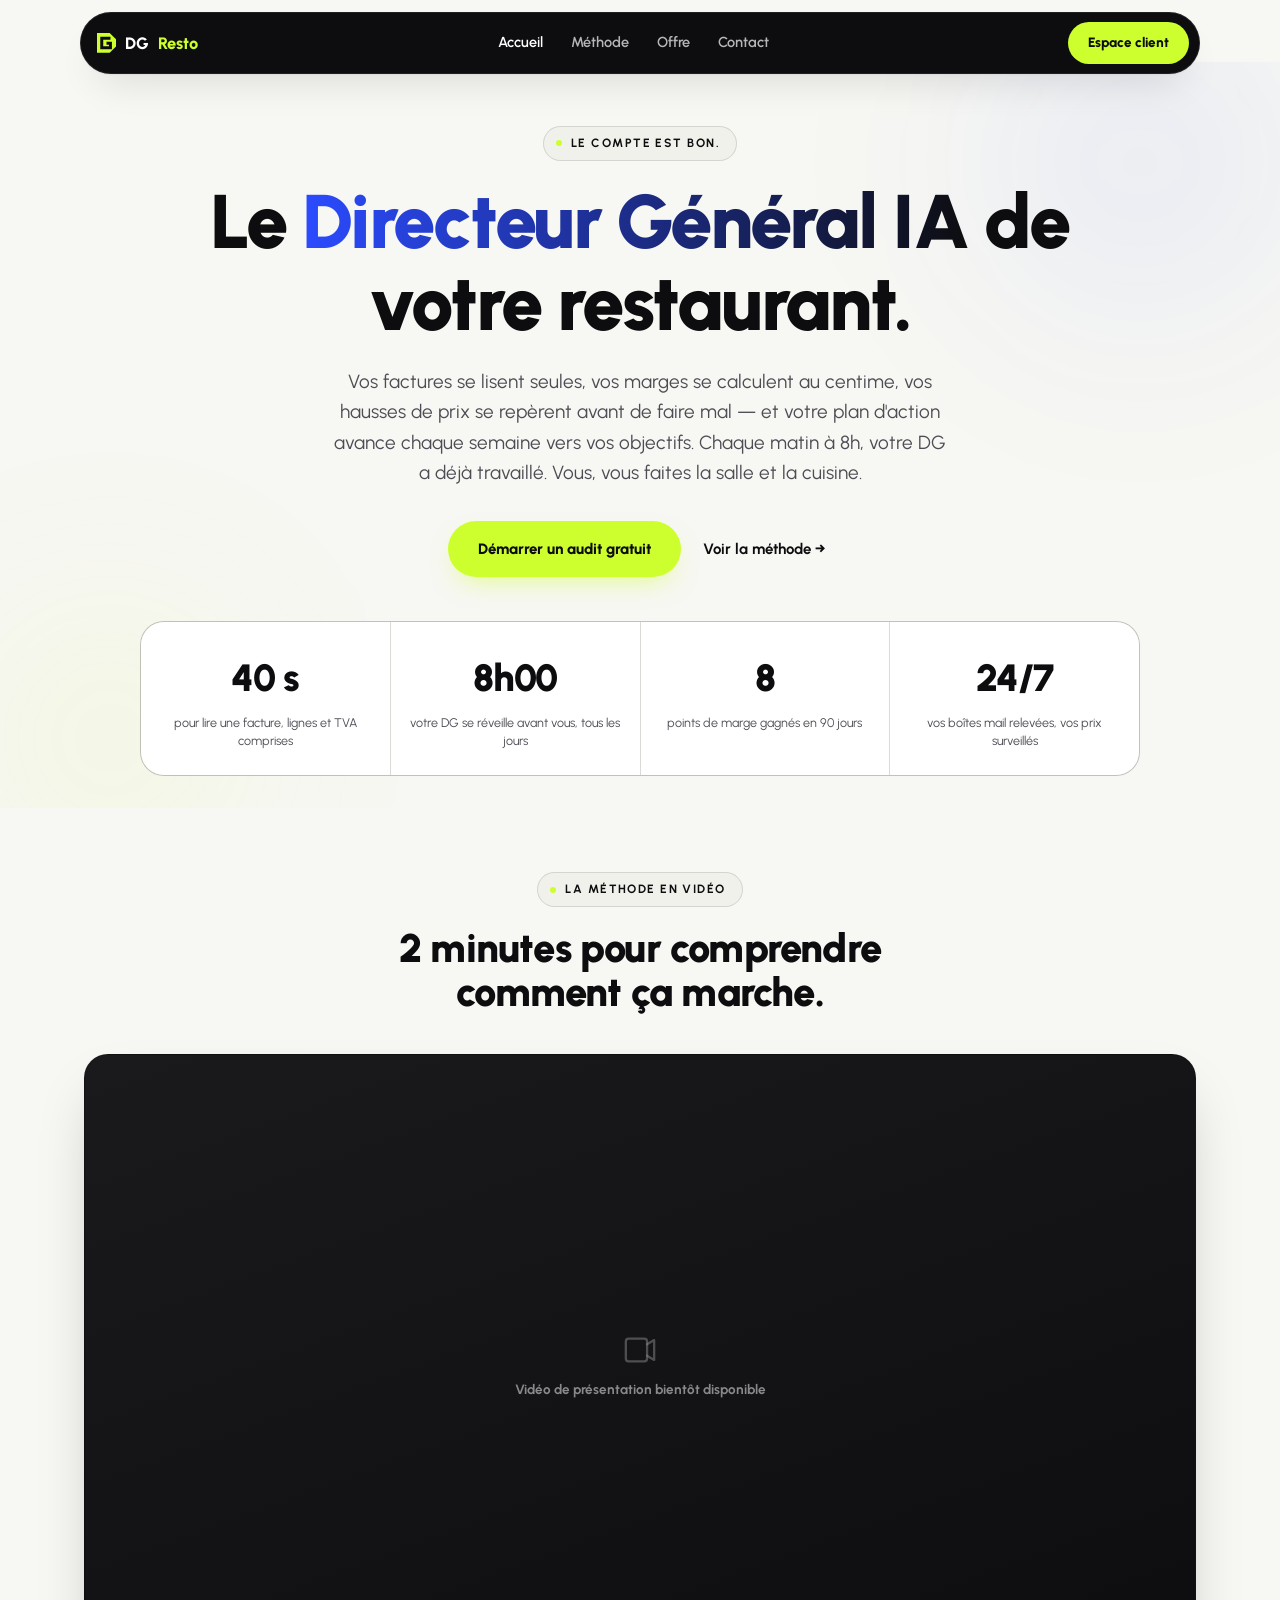
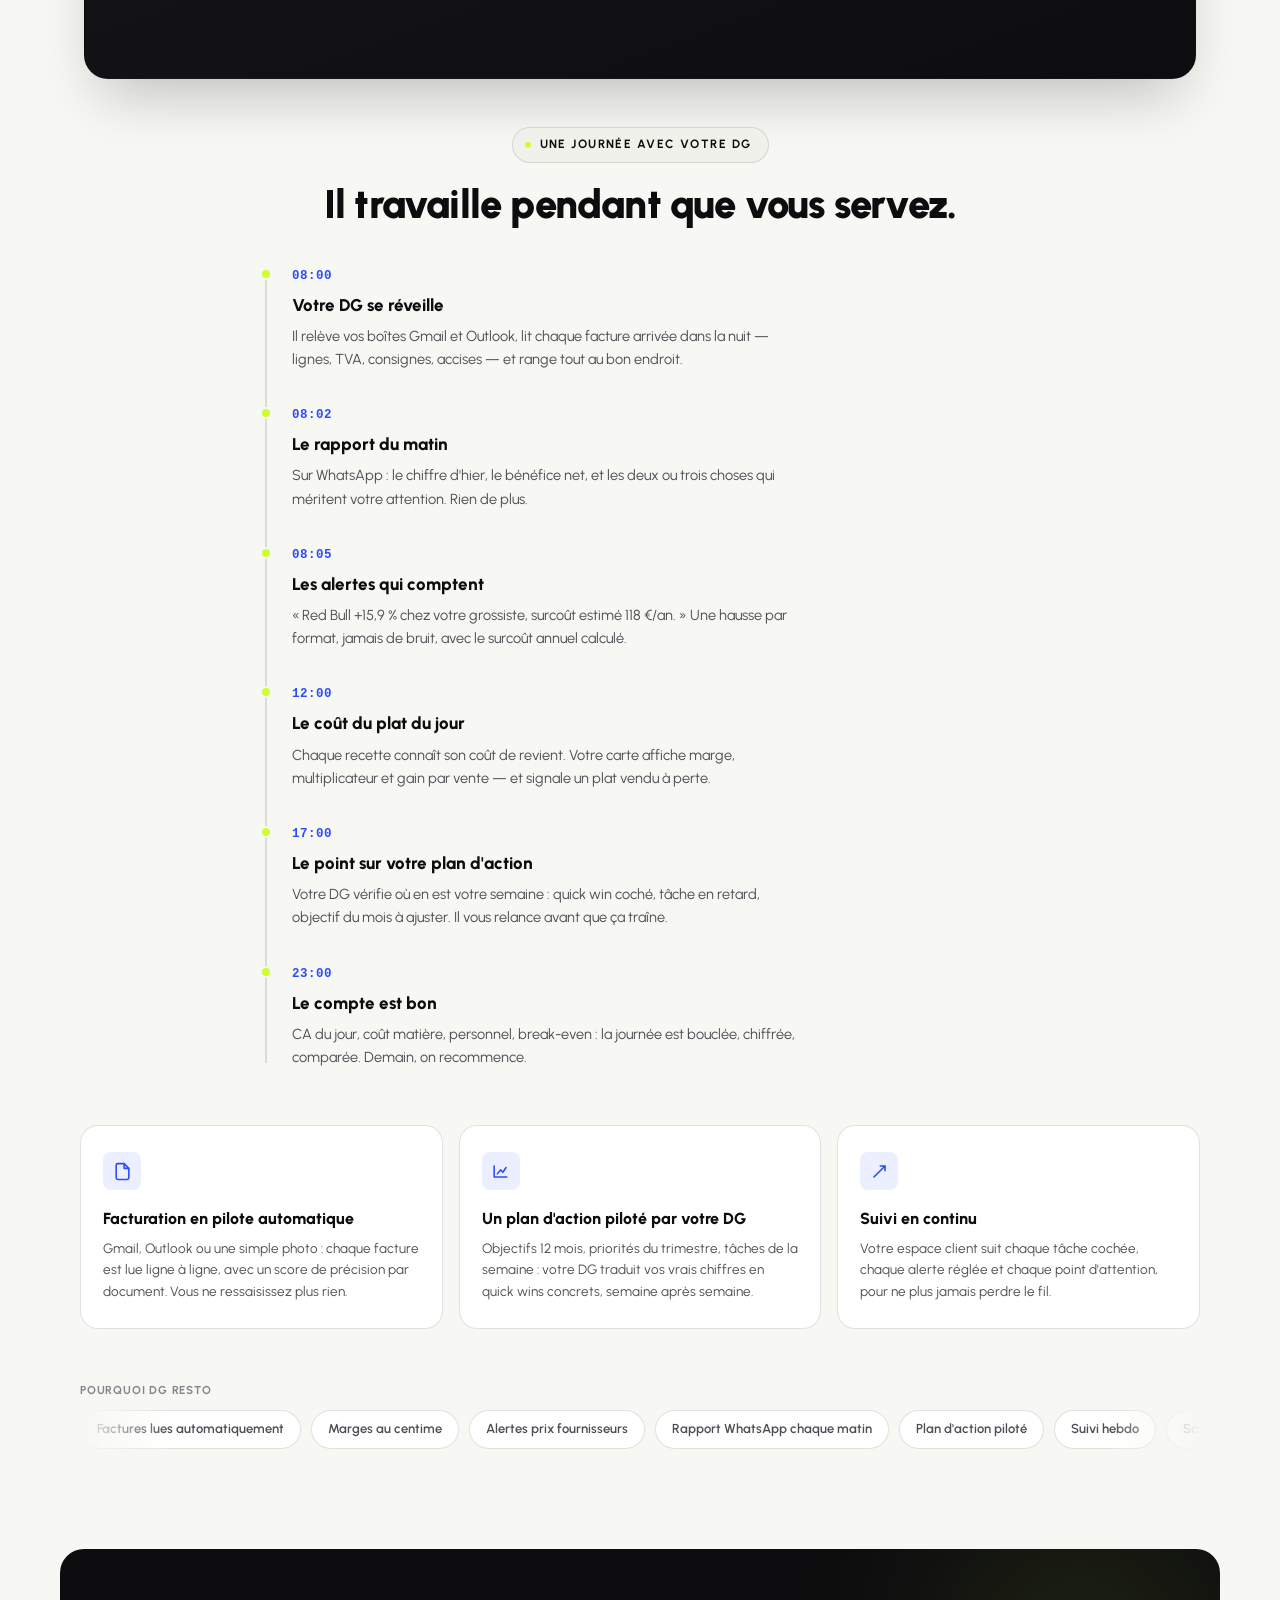
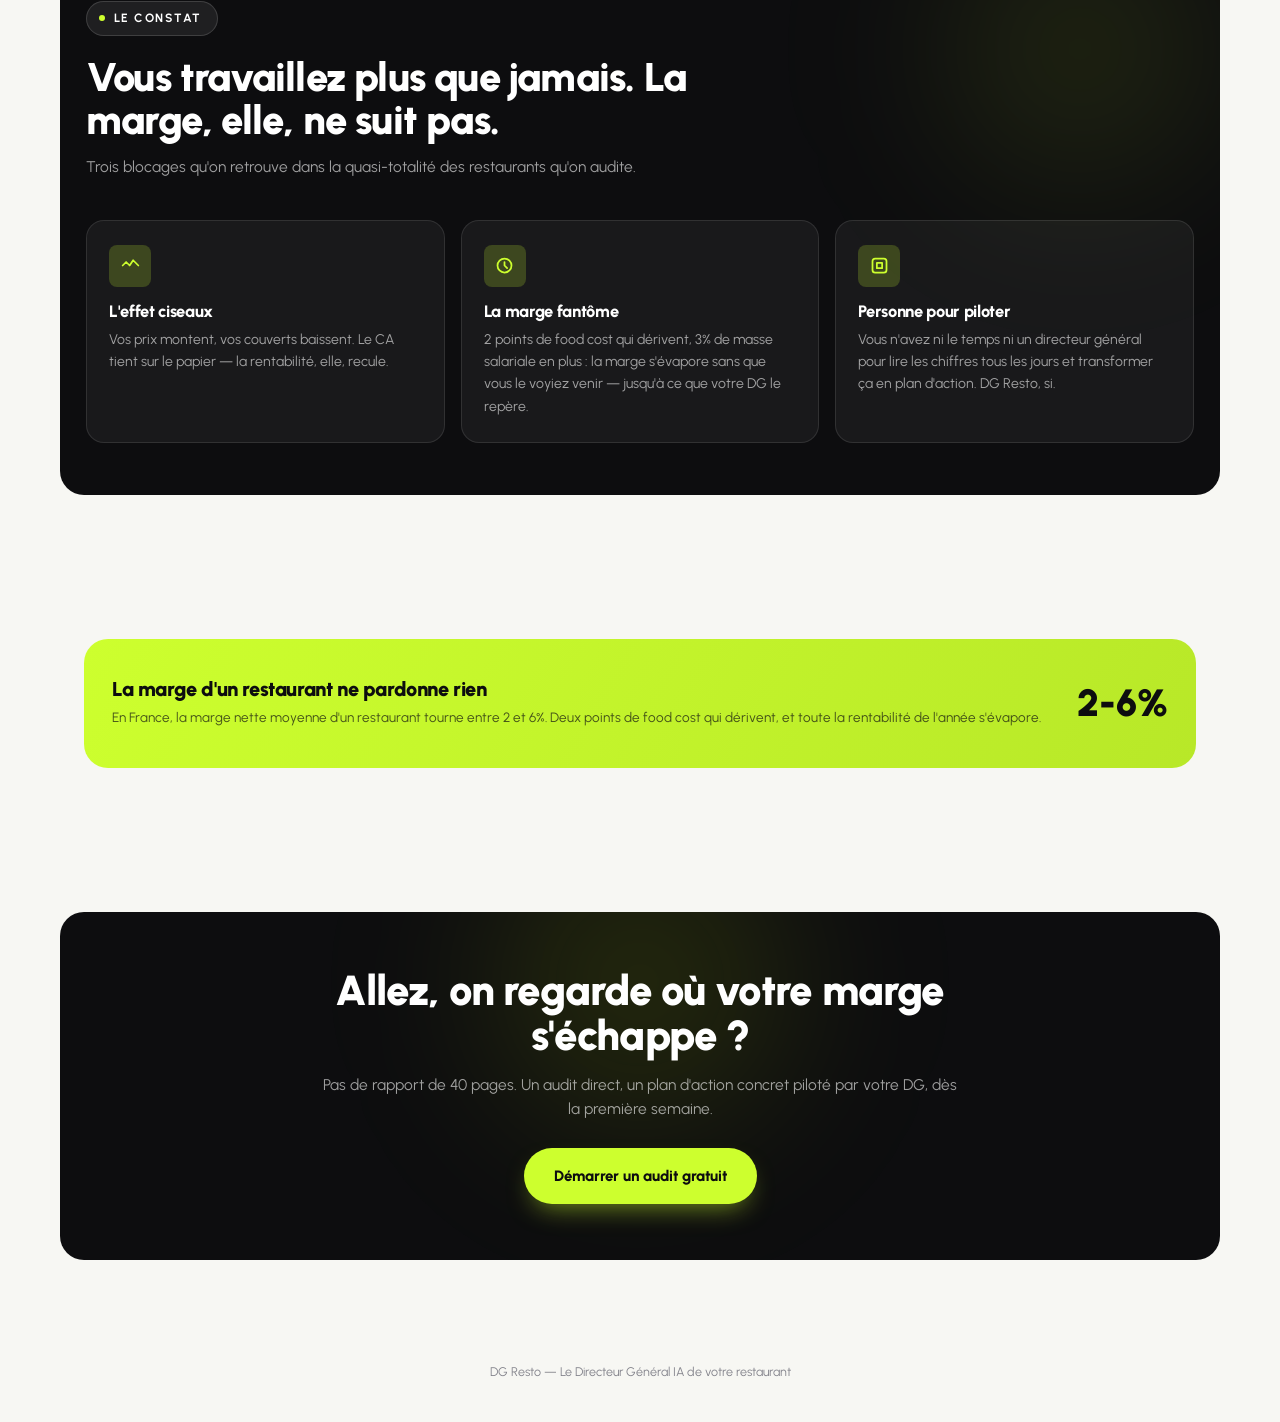
==== commit b11e23df: "Add files via upload" ====
--- a/index.html
+++ b/index.html
@@ -9,21 +9,13 @@
 <link href="https://fonts.googleapis.com/css2?family=Urbanist:ital,wght@0,400;0,500;0,600;0,700;0,800;0,900&display=swap" rel="stylesheet">
 <link rel="stylesheet" href="styles.css">
 <style>
-.dg-badge{background:var(--lime);color:var(--ink);font-weight:900;border-radius:8px;padding:3px 8px;font-size:15px;letter-spacing:-.01em;margin-right:1px;}
-
 .hero{position:relative;padding:64px 16px 32px;overflow:hidden;}
-.hero .glow-a{width:520px;height:520px;background:radial-gradient(circle,rgba(212,255,0,.14),transparent 70%);top:-160px;right:-120px;}
-.hero .glow-b{width:420px;height:420px;background:radial-gradient(circle,rgba(167,255,0,.10),transparent 70%);bottom:-140px;left:-100px;}
+.hero .glow-a{width:520px;height:520px;background:radial-gradient(circle,rgba(43,75,255,.08),transparent 70%);top:-160px;right:-120px;}
+.hero .glow-b{width:420px;height:420px;background:radial-gradient(circle,rgba(205,255,46,.10),transparent 70%);bottom:-140px;left:-100px;}
 .hero-inner{position:relative;z-index:1;max-width:900px;margin:0 auto;text-align:center;}
-.hero h1{font-size:clamp(38px,7vw,76px);font-weight:900;letter-spacing:-0.03em;color:#fff;margin-bottom:22px;}
+.hero h1{font-size:clamp(38px,7vw,76px);font-weight:900;letter-spacing:-0.03em;color:var(--ink);margin-bottom:22px;}
 .hero p.lead{font-size:clamp(16px,2vw,19px);max-width:56ch;margin:0 auto 32px;color:var(--muted);}
 .cta-row{display:flex;align-items:center;gap:16px;flex-wrap:wrap;justify-content:center;margin-bottom:44px;}
-
-.stat-strip{position:relative;z-index:1;max-width:1000px;margin:0 auto;display:grid;grid-template-columns:repeat(4,1fr);gap:1px;background:var(--line);border:1px solid var(--line);border-radius:var(--r-xl);overflow:hidden;}
-.stat-strip>div{background:var(--surface);padding:26px 14px;text-align:center;}
-.stat-strip b{display:block;font-size:clamp(26px,4vw,38px);font-weight:900;color:#fff;letter-spacing:-.02em;margin-bottom:6px;}
-.stat-strip span{font-size:12.5px;color:var(--muted);line-height:1.4;display:block;}
-@media (max-width:700px){.stat-strip{grid-template-columns:1fr 1fr;}}
 
 .video-section{padding:64px 16px 24px;}
 
@@ -33,9 +25,9 @@
 .day-timeline::before{content:"";position:absolute;left:5px;top:6px;bottom:6px;width:2px;background:var(--line);}
 .day-item{position:relative;padding-bottom:34px;}
 .day-item:last-child{padding-bottom:0;}
-.day-dot{position:absolute;left:-32px;top:2px;width:12px;height:12px;border-radius:50%;background:var(--lime);box-shadow:0 0 12px var(--lime);}
-.day-time{font-family:'SFMono-Regular',Consolas,monospace;font-size:12.5px;font-weight:700;color:var(--lime);letter-spacing:.04em;display:block;margin-bottom:6px;}
-.day-item h4{font-size:17px;font-weight:800;color:#fff;margin-bottom:6px;}
+.day-dot{position:absolute;left:-32px;top:2px;width:12px;height:12px;border-radius:50%;background:var(--lime);border:2px solid var(--bg);}
+.day-time{font-family:'SFMono-Regular',Consolas,monospace;font-size:12.5px;font-weight:700;color:var(--primary);letter-spacing:.04em;display:block;margin-bottom:6px;}
+.day-item h4{font-size:17px;font-weight:800;color:var(--ink);margin-bottom:6px;}
 .day-item p{font-size:14.5px;max-width:56ch;}
 
 .pillars{padding:16px 16px 24px;}
@@ -45,34 +37,104 @@
 .strip-label{font-size:11.5px;font-weight:700;text-transform:uppercase;letter-spacing:.07em;color:var(--muted-dim);width:100%;text-align:center;}
 @media (min-width:700px){.strip-label{width:auto;text-align:left;}}
 
-.problem{background:var(--surface);border-radius:var(--r-xl);max-width:1160px;margin:0 auto;overflow:hidden;position:relative;border:1px solid var(--line);}
-.problem .glow-a{width:400px;height:400px;background:radial-gradient(circle,rgba(212,255,0,.16),transparent 70%);top:-100px;right:-60px;}
+.problem{background:var(--ink);border-radius:var(--r-xl);max-width:1160px;margin:0 auto;overflow:hidden;position:relative;}
+.problem .glow-a{width:400px;height:400px;background:radial-gradient(circle,rgba(205,255,46,.14),transparent 70%);top:-100px;right:-60px;}
 .problem-inner{position:relative;z-index:1;padding:52px 26px;}
 .problem-grid{display:flex;flex-wrap:wrap;gap:16px;}
-.problem-card{flex:1 1 260px;background:rgba(255,255,255,.04);border:1px solid var(--line);border-radius:var(--r-lg);padding:24px 22px;}
+.problem-card{flex:1 1 260px;background:rgba(255,255,255,.05);border:1px solid rgba(255,255,255,.1);border-radius:var(--r-lg);padding:24px 22px;}
 .problem-card .icon{width:42px;height:42px;border-radius:var(--r-sm);background:var(--lime-dim);display:flex;align-items:center;justify-content:center;margin-bottom:16px;}
 .problem-card .icon svg{width:21px;height:21px;stroke:var(--lime);}
 .problem-card h3{font-weight:800;font-size:16.5px;margin-bottom:8px;color:#fff;}
-.problem-card p{font-size:14px;}
-
-.proof-banner{max-width:1120px;margin:0 auto;background:linear-gradient(120deg,var(--lime),var(--lime-2));border-radius:var(--r-xl);padding:34px 28px;color:var(--ink);display:grid;grid-template-columns:1fr auto;gap:20px;align-items:center;box-shadow:0 20px 40px -14px rgba(212,255,0,.35);}
+.problem-card p{font-size:14px;color:rgba(255,255,255,.6);}
+.problem .section-head .eyebrow{color:#fff;background:rgba(255,255,255,.08);border-color:rgba(255,255,255,.14);}
+.problem .section-head h2{color:#fff;}
+.problem .section-head p{color:rgba(255,255,255,.6);}
+
+.proof-banner{max-width:1120px;margin:0 auto;background:linear-gradient(120deg,var(--lime),var(--lime-2));border-radius:var(--r-xl);padding:34px 28px;color:var(--ink);display:grid;grid-template-columns:1fr auto;gap:20px;align-items:center;}
 .proof-banner h3{font-size:20px;margin-bottom:6px;color:var(--ink);}
-.proof-banner p{color:rgba(13,13,13,.72);font-size:13.5px;}
+.proof-banner p{color:rgba(13,13,15,.7);font-size:13.5px;}
 .proof-banner .big{font-weight:900;font-size:38px;color:var(--ink);white-space:nowrap;}
 @media (max-width:560px){.proof-banner{grid-template-columns:1fr;}}
 
-.final{position:relative;background:var(--surface);border-radius:var(--r-xl);max-width:1160px;margin:0 auto;overflow:hidden;padding:56px 26px;text-align:center;border:1px solid var(--line);}
+.final{position:relative;background:var(--ink);border-radius:var(--r-xl);max-width:1160px;margin:0 auto;overflow:hidden;padding:56px 26px;text-align:center;}
 .final-inner{position:relative;z-index:1;max-width:640px;margin:0 auto;}
 .final h2{font-size:clamp(26px,4vw,42px);margin-bottom:14px;color:#fff;}
-.final p{font-size:15.5px;margin-bottom:26px;}
-.btn-primary.on-lime{background:#fff;color:var(--ink);}
+.final p{font-size:15.5px;margin-bottom:26px;color:rgba(255,255,255,.6);}
+
+/* Vidéo d'intro plein écran, jouée une fois par session puis retirée */
+#introOverlay{position:fixed;inset:0;z-index:9999;background:#000;display:flex;align-items:center;justify-content:center;overflow:hidden;transition:background 1s ease .3s;}
+#introOverlay.zoom-out{background:transparent;pointer-events:none;}
+#introVideo{width:100%;height:100%;object-fit:cover;transform-origin:50% 42%;transition:transform 1.3s cubic-bezier(.7,0,.3,1),opacity 1s ease .2s;}
+#introOverlay.zoom-out #introVideo{transform:scale(10);opacity:0;}
+#introOverlay.zoom-out #introSkip,#introOverlay.zoom-out #introUnmute{opacity:0;transition:opacity .3s ease;}
+#introSkip{position:absolute;bottom:28px;right:28px;background:rgba(255,255,255,.08);border:1px solid rgba(255,255,255,.25);color:#fff;font-family:inherit;font-weight:700;font-size:13px;padding:10px 18px;border-radius:999px;cursor:pointer;backdrop-filter:blur(8px);transition:background .2s;}
+#introSkip:hover{background:rgba(255,255,255,.18);}
+#introUnmute{position:absolute;bottom:28px;left:28px;background:rgba(255,255,255,.08);border:1px solid rgba(255,255,255,.25);color:#fff;width:42px;height:42px;border-radius:50%;cursor:pointer;display:flex;align-items:center;justify-content:center;backdrop-filter:blur(8px);transition:background .2s;}
+#introUnmute:hover{background:rgba(255,255,255,.18);}
+#introUnmute svg{width:18px;height:18px;stroke:#fff;}
+#introSpinner{position:absolute;width:34px;height:34px;border:3px solid rgba(255,255,255,.15);border-top-color:var(--lime);border-radius:50%;animation:introSpin .8s linear infinite;}
+#introOverlay.playing #introSpinner{display:none;}
+@keyframes introSpin{to{transform:rotate(360deg);}}
+body.intro-lock{overflow:hidden;}
 </style>
 </head>
 <body>
 
+<div id="introOverlay">
+  <video id="introVideo" autoplay muted playsinline preload="auto" fetchpriority="high" src="intro.mp4"></video>
+  <div id="introSpinner"></div>
+  <button type="button" id="introUnmute" aria-label="Activer le son">
+    <svg viewBox="0 0 24 24" fill="none" stroke-width="2" stroke-linecap="round" stroke-linejoin="round"><path d="M11 5L6 9H2v6h4l5 4V5z"/><line x1="23" y1="9" x2="17" y2="15"/><line x1="17" y1="9" x2="23" y2="15"/></svg>
+  </button>
+  <button type="button" id="introSkip">Passer →</button>
+</div>
+<script>
+(function () {
+  var overlay = document.getElementById('introOverlay');
+  var video = document.getElementById('introVideo');
+  var unmuteBtn = document.getElementById('introUnmute');
+
+  // Ne joue qu'une fois par session (pas à chaque page vue si le visiteur revient sur l'accueil).
+  if (sessionStorage.getItem('dgIntroSeen')) {
+    overlay.remove();
+    return;
+  }
+  sessionStorage.setItem('dgIntroSeen', '1');
+  document.body.classList.add('intro-lock');
+
+  var closed = false;
+  function closeIntro() {
+    if (closed) return;
+    closed = true;
+    // Zoom dramatique sur la vidéo (comme si la caméra rentrait dans l'écran du
+    // téléphone) pendant que le fond devient transparent et révèle le vrai site.
+    overlay.classList.add('zoom-out');
+    document.body.classList.remove('intro-lock');
+    setTimeout(function () { overlay.remove(); }, 1400);
+  }
+
+  // Filet de sécurité : si la vidéo ne démarre pas (lecture auto bloquée,
+  // connexion lente...) on révèle le site après quelques secondes plutôt
+  // que de laisser le visiteur bloqué derrière un écran noir.
+  var safetyTimer = setTimeout(closeIntro, 6000);
+
+  video.addEventListener('playing', function () { overlay.classList.add('playing'); clearTimeout(safetyTimer); }, { once: true });
+  video.addEventListener('ended', closeIntro);
+  video.addEventListener('error', closeIntro);
+  document.getElementById('introSkip').addEventListener('click', closeIntro);
+  unmuteBtn.addEventListener('click', function () {
+    video.muted = !video.muted;
+    unmuteBtn.style.opacity = video.muted ? '1' : '.5';
+  });
+})();
+</script>
+
 <div class="nav-outer">
   <nav class="nav">
-    <a href="index.html" class="nav-logo"><span class="dg-badge">DG</span> Resto</a>
+    <a href="index.html" class="nav-logo">
+      <svg viewBox="0 0 96 100" aria-hidden="true"><mask id="dgm" maskUnits="userSpaceOnUse" x="-12" y="-12" width="120" height="124"><rect x="-12" y="-12" width="120" height="124" fill="#fff"/><path d="M68 26 H24 V74 H68 V52 H48" fill="none" stroke="#000" stroke-width="15" stroke-linejoin="miter"/></mask><path d="M0 0 H64 L96 32 V68 L64 100 H0 Z" fill="currentColor" mask="url(#dgm)"/></svg>
+      DG <span class="accent">Resto</span>
+    </a>
     <div class="nav-links">
       <a href="index.html" class="active">Accueil</a>
       <a href="methode.html">Méthode</a>
@@ -219,7 +281,7 @@
     <div class="final-inner">
       <h2>Allez, on regarde où votre marge s'échappe ?</h2>
       <p>Pas de rapport de 40 pages. Un audit direct, un plan d'action concret piloté par votre DG, dès la première semaine.</p>
-      <a href="contact.html" class="btn-primary on-lime magnetic">Démarrer un audit gratuit</a>
+      <a href="contact.html" class="btn-primary magnetic">Démarrer un audit gratuit</a>
     </div>
   </div>
 </section>
--- a/styles.css
+++ b/styles.css
@@ -1,35 +1,39 @@
 :root{
-  --ink:#0D0D0D; --ink-2:#161616;
-  --lime:#D4FF00; --lime-2:#A7FF00; --lime-dim: rgba(212,255,0,0.14);
-  --surface:#141414; --surface-2:#191919;
-  --muted:#9A9A9A; --muted-dim:#666666;
-  --line: rgba(255,255,255,0.08);
+  --bg:#F7F7F3; --bg-2:#FFFFFF;
+  --ink:#0D0D0F; --ink-soft:#1A1A1D;
+  --lime:#CDFF2E; --lime-2:#B8E828; --lime-dim: rgba(205,255,46,0.20);
+  --primary:#2B4BFF; --primary-2:#1636D9; --primary-dim: rgba(43,75,255,0.09);
+  --surface:#FFFFFF; --surface-2:#F1F1EC;
+  --muted:#4C4C54; --muted-dim:#84848C;
+  --line: rgba(13,13,15,0.12);
+  --nav-fg: rgba(255,255,255,.7); --nav-fg-strong:#fff;
   --r-xl:24px; --r-lg:18px; --r-md:12px; --r-sm:8px;
-  --shadow: 0 1px 2px rgba(0,0,0,.3), 0 20px 40px -12px rgba(0,0,0,.5);
-  --shadow-lime: 0 12px 28px -10px rgba(212,255,0,.35);
+  --shadow: 0 1px 2px rgba(13,13,15,.05), 0 20px 40px -16px rgba(13,13,15,.14);
+  --shadow-lime: 0 12px 26px -10px rgba(205,255,46,.55);
 }
 *{box-sizing:border-box;margin:0;padding:0;-webkit-tap-highlight-color:transparent;}
 html{scroll-behavior:smooth;}
-body{font-family:'Urbanist',sans-serif;background:var(--ink);color:#F7F7F7;line-height:1.6;font-size:16px;-webkit-font-smoothing:antialiased;overflow-x:hidden;}
+body{font-family:'Urbanist',sans-serif;background:var(--bg);color:var(--ink);line-height:1.6;font-size:16px;-webkit-font-smoothing:antialiased;overflow-x:hidden;}
 img{max-width:100%;display:block;}
 .wrap{max-width:1160px;margin:0 auto;padding:0 24px;}
 a{color:inherit;}
-h1,h2,h3{font-weight:900;line-height:1.08;letter-spacing:-0.02em;}
-h1 em,h2 em{font-style:normal;color:var(--lime);}
+h1,h2,h3{font-weight:900;line-height:1.08;letter-spacing:-0.02em;color:var(--ink);}
+h1 em,h2 em{font-style:normal;color:var(--primary);}
 p{color:var(--muted);}
 
-.eyebrow{display:inline-flex;align-items:center;gap:9px;font-weight:700;text-transform:uppercase;letter-spacing:.12em;font-size:12px;color:#EDE4D6;background:rgba(255,255,255,.05);border:1px solid var(--line);border-radius:999px;padding:7px 16px 7px 12px;margin-bottom:20px;}
-.eyebrow::before{content:"";width:6px;height:6px;border-radius:50%;background:var(--lime);flex:0 0 auto;box-shadow:0 0 10px var(--lime);}
+.eyebrow{display:inline-flex;align-items:center;gap:9px;font-weight:700;text-transform:uppercase;letter-spacing:.12em;font-size:12px;color:var(--ink);background:var(--surface-2);border:1px solid var(--line);border-radius:999px;padding:7px 16px 7px 12px;margin-bottom:20px;}
+.eyebrow::before{content:"";width:6px;height:6px;border-radius:50%;background:var(--lime);flex:0 0 auto;}
 .glow{position:absolute;border-radius:50%;filter:blur(80px);pointer-events:none;z-index:0;}
 
 /* NAV */
 .nav-outer{position:sticky;top:12px;z-index:60;padding:0 12px;}
-.nav{max-width:1120px;margin:0 auto;display:flex;align-items:center;justify-content:space-between;padding:9px 10px 9px 16px;background:rgba(20,20,20,.78);backdrop-filter:blur(16px);-webkit-backdrop-filter:blur(16px);border:1px solid var(--line);border-radius:999px;box-shadow:var(--shadow);position:relative;}
-.nav-logo{display:flex;align-items:center;gap:8px;font-weight:800;font-size:18px;text-decoration:none;}
-.nav-logo svg{width:17px;height:17px;}
-.nav-links{display:flex;align-items:center;font-size:14.5px;font-weight:600;color:var(--muted);}
+.nav{max-width:1120px;margin:0 auto;display:flex;align-items:center;justify-content:space-between;padding:9px 10px 9px 16px;background:var(--ink);backdrop-filter:blur(16px);-webkit-backdrop-filter:blur(16px);border:1px solid rgba(255,255,255,.08);border-radius:999px;box-shadow:var(--shadow);position:relative;color:#fff;}
+.nav-logo{display:flex;align-items:center;gap:9px;font-weight:800;font-size:16.5px;text-decoration:none;color:#fff;}
+.nav-logo svg{width:19px;height:19.8px;color:var(--lime);}
+.nav-logo .accent{color:var(--lime);}
+.nav-links{display:flex;align-items:center;font-size:14.5px;font-weight:600;color:var(--nav-fg);}
 .nav-links a{text-decoration:none;margin:0 14px;transition:color .2s;}
-.nav-links a:hover,.nav-links a.active{color:#fff;}
+.nav-links a:hover,.nav-links a.active{color:var(--nav-fg-strong);}
 .nav-cta{background:var(--lime);color:var(--ink);font-weight:800;font-size:13.5px;padding:10px 20px;border-radius:999px;text-decoration:none;white-space:nowrap;transition:transform .18s,box-shadow .18s;}
 .nav-cta:hover{transform:translateY(-1px);box-shadow:var(--shadow-lime);}
 .nav-burger{display:none;width:38px;height:38px;border-radius:50%;background:rgba(255,255,255,.06);border:1px solid var(--line);align-items:center;justify-content:center;cursor:pointer;flex:0 0 auto;}
@@ -51,7 +55,7 @@
 .btn-primary{display:inline-flex;align-items:center;justify-content:center;gap:10px;background:var(--lime);color:var(--ink);font-weight:800;font-size:15px;padding:16px 30px;border-radius:999px;text-decoration:none;box-shadow:var(--shadow-lime);border:none;cursor:pointer;transition:transform .18s,box-shadow .18s;}
 .btn-primary:active{transform:scale(.97);}
 .btn-primary:disabled{opacity:.5;cursor:not-allowed;}
-.btn-ghost{display:inline-flex;align-items:center;gap:8px;font-weight:600;font-size:15px;text-decoration:none;color:#fff;padding:14px 6px;}
+.btn-ghost{display:inline-flex;align-items:center;gap:8px;font-weight:700;font-size:15px;text-decoration:none;color:var(--ink);padding:14px 6px;}
 
 .reveal{opacity:0;transform:translateY(22px);transition:opacity .6s ease,transform .6s ease;}
 .reveal.in-view{opacity:1;transform:translateY(0);}
@@ -59,7 +63,7 @@
 section{padding:72px 16px;position:relative;}
 .section-head{max-width:600px;margin:0 auto 40px;text-align:center;}
 .section-head.left{margin:0 0 40px;text-align:left;}
-.section-head h2{font-size:clamp(26px,3.6vw,40px);color:#fff;}
+.section-head h2{font-size:clamp(26px,3.6vw,40px);color:var(--ink);}
 .section-head p{font-size:15.5px;margin-top:12px;line-height:1.65;}
 
 .card{background:var(--surface);border:1px solid var(--line);border-radius:var(--r-lg);padding:26px 24px;box-shadow:var(--shadow);}
@@ -70,20 +74,17 @@
 
 /* forms */
 .field{margin-bottom:16px;text-align:left;}
-.field label{display:block;font-size:13px;font-weight:700;color:#EDE4D6;margin-bottom:7px;}
-.field input,.field textarea{width:100%;background:var(--ink);border:1px solid var(--line);border-radius:var(--r-sm);padding:13px 14px;color:#fff;font-family:inherit;font-size:15px;}
-.field input:focus,.field textarea:focus{outline:none;border-color:var(--lime);}
+.field label{display:block;font-size:13px;font-weight:700;color:var(--ink);margin-bottom:7px;}
+.field input,.field textarea{width:100%;background:var(--surface-2);border:1px solid var(--line);border-radius:var(--r-sm);padding:13px 14px;color:var(--ink);font-family:inherit;font-size:15px;}
+.field input:focus,.field textarea:focus{outline:none;border-color:var(--primary);}
 .msg{font-size:13.5px;border-radius:var(--r-sm);padding:11px 14px;margin-bottom:16px;display:none;}
-.msg.error{display:block;background:rgba(255,60,60,.1);border:1px solid rgba(255,60,60,.3);color:#ff9b9b;}
-.msg.ok{display:block;background:var(--lime-dim);border:1px solid rgba(212,255,0,.3);color:var(--lime);}
+.msg.error{display:block;background:rgba(220,50,50,.08);border:1px solid rgba(220,50,50,.28);color:#B3261E;}
+.msg.ok{display:block;background:var(--lime-dim);border:1px solid rgba(205,255,46,.5);color:var(--ink);}
 
 /* ============ WOW LAYER ============ */
 
 /* scroll progress bar */
-.scroll-progress{position:fixed;top:0;left:0;height:3px;width:0%;background:linear-gradient(90deg,var(--lime),var(--lime-2));z-index:200;box-shadow:0 0 12px rgba(212,255,0,.6);transition:width .08s linear;}
-
-/* cursor glow (desktop only) */
-.cursor-glow{position:fixed;top:0;left:0;width:420px;height:420px;border-radius:50%;background:radial-gradient(circle,rgba(212,255,0,.10),transparent 70%);pointer-events:none;z-index:1;transform:translate(-50%,-50%);will-change:transform;transition:opacity .3s;}
+.scroll-progress{position:fixed;top:0;left:0;height:3px;width:0%;background:linear-gradient(90deg,var(--primary),var(--lime));z-index:200;transition:width .08s linear;}
 
 /* magnetic buttons */
 .magnetic{will-change:transform;}
@@ -98,7 +99,7 @@
 @keyframes marquee{from{transform:translateX(0);}to{transform:translateX(-50%);}}
 
 /* animated gradient text */
-.grad-text{background:linear-gradient(90deg,var(--lime),#fff,var(--lime-2),var(--lime));background-size:300% auto;-webkit-background-clip:text;background-clip:text;color:transparent;animation:gradShift 6s linear infinite;}
+.grad-text{background:linear-gradient(90deg,var(--primary),var(--ink),var(--primary-2),var(--ink));background-size:300% auto;-webkit-background-clip:text;background-clip:text;color:transparent;animation:gradShift 8s linear infinite;}
 @keyframes gradShift{to{background-position:300% center;}}
 
 /* draw-in svg paths */
@@ -107,46 +108,51 @@
 
 /* toasts */
 .toast-stack{position:fixed;bottom:20px;right:20px;z-index:300;display:flex;flex-direction:column;gap:10px;max-width:320px;}
-.toast{background:var(--surface-2);border:1px solid var(--line);border-radius:var(--r-md);padding:14px 16px;box-shadow:var(--shadow);font-size:13.5px;color:#fff;display:flex;align-items:center;gap:10px;transform:translateX(120%);opacity:0;transition:transform .35s cubic-bezier(.2,.9,.2,1),opacity .35s;}
+.toast{background:var(--surface);border:1px solid var(--line);border-radius:var(--r-md);padding:14px 16px;box-shadow:var(--shadow);font-size:13.5px;color:var(--ink);display:flex;align-items:center;gap:10px;transform:translateX(120%);opacity:0;transition:transform .35s cubic-bezier(.2,.9,.2,1),opacity .35s;}
 .toast.show{transform:translateX(0);opacity:1;}
-.toast.ok{border-color:rgba(212,255,0,.35);}
-.toast.ok::before{content:"";width:8px;height:8px;border-radius:50%;background:var(--lime);box-shadow:0 0 8px var(--lime);flex:0 0 auto;}
-.toast.error::before{content:"";width:8px;height:8px;border-radius:50%;background:#ff5c5c;box-shadow:0 0 8px #ff5c5c;flex:0 0 auto;}
-
-/* spotlight border glow on hover for cards */
-.glow-card{position:relative;}
-.glow-card::after{content:"";position:absolute;inset:-1px;border-radius:inherit;padding:1px;background:radial-gradient(220px circle at var(--mx,50%) var(--my,50%),rgba(212,255,0,.55),transparent 60%);-webkit-mask:linear-gradient(#000 0 0) content-box,linear-gradient(#000 0 0);-webkit-mask-composite:xor;mask-composite:exclude;opacity:0;transition:opacity .3s;pointer-events:none;}
-.glow-card:hover::after{opacity:1;}
+.toast.ok{border-color:rgba(43,75,255,.35);}
+.toast.ok::before{content:"";width:8px;height:8px;border-radius:50%;background:var(--primary);flex:0 0 auto;}
+.toast.error::before{content:"";width:8px;height:8px;border-radius:50%;background:#dc3232;flex:0 0 auto;}
 
 /* button ripple + shine sweep */
 .btn-primary{position:relative;overflow:hidden;}
-.btn-primary .shine{position:absolute;top:0;left:-60%;width:40%;height:100%;background:linear-gradient(120deg,transparent,rgba(255,255,255,.55),transparent);transform:skewX(-20deg);transition:left .6s ease;}
+.btn-primary .shine{position:absolute;top:0;left:-60%;width:40%;height:100%;background:linear-gradient(120deg,transparent,rgba(255,255,255,.5),transparent);transform:skewX(-20deg);transition:left .6s ease;}
 .btn-primary:hover .shine{left:130%;}
 
 /* fade-in page load */
 body{animation:pageIn .5s ease both;}
 @keyframes pageIn{from{opacity:0;}to{opacity:1;}}
 
+/* DG Resto brand mark (nav logo icon + wordmark, used on every page) */
+.nav-logo .accent{color:var(--lime);}
+.dg-badge{background:var(--lime);color:var(--ink);font-weight:900;border-radius:8px;padding:3px 8px;font-size:15px;letter-spacing:-.01em;margin-right:1px;}
+
+/* reusable "wow" stat strip (used on home + méthode) */
+.stat-strip{position:relative;z-index:1;max-width:1000px;margin:0 auto;display:grid;grid-template-columns:repeat(4,1fr);gap:1px;background:var(--line);border:1px solid var(--line);border-radius:var(--r-xl);overflow:hidden;}
+.stat-strip>div{background:var(--surface);padding:26px 14px;text-align:center;}
+.stat-strip b{display:block;font-size:clamp(26px,4vw,38px);font-weight:900;color:var(--ink);letter-spacing:-.02em;margin-bottom:6px;}
+.stat-strip span{font-size:12.5px;color:var(--muted);line-height:1.4;display:block;}
+@media (max-width:700px){.stat-strip{grid-template-columns:1fr 1fr;}}
+
 /* reusable icon-card grid (used on home + méthode) */
 .pillars-grid{max-width:1120px;margin:0 auto;display:grid;grid-template-columns:repeat(3,1fr);gap:16px;}
 .pillar-card{background:var(--surface);border:1px solid var(--line);border-radius:var(--r-lg);padding:26px 22px;}
-.pillar-card .icon{width:38px;height:38px;border-radius:var(--r-sm);background:var(--lime-dim);display:flex;align-items:center;justify-content:center;margin-bottom:16px;}
-.pillar-card .icon svg{width:19px;height:19px;stroke:var(--lime);}
-.pillar-card h4{font-size:16px;font-weight:800;color:#fff;margin-bottom:6px;}
+.pillar-card .icon{width:38px;height:38px;border-radius:var(--r-sm);background:var(--primary-dim);display:flex;align-items:center;justify-content:center;margin-bottom:16px;}
+.pillar-card .icon svg{width:19px;height:19px;stroke:var(--primary);}
+.pillar-card h4{font-size:16px;font-weight:800;color:var(--ink);margin-bottom:6px;}
 .pillar-card p{font-size:13.5px;}
 @media (max-width:700px){.pillars-grid{grid-template-columns:1fr;}}
 
 /* video block */
-.video-block{position:relative;width:100%;aspect-ratio:16/9;border-radius:var(--r-xl);overflow:hidden;background:linear-gradient(160deg,var(--surface-2),#0a0a0a);border:1px solid var(--line);box-shadow:0 30px 60px -18px rgba(0,0,0,.6);}
+.video-block{position:relative;width:100%;aspect-ratio:16/9;border-radius:var(--r-xl);overflow:hidden;background:linear-gradient(160deg,var(--ink-soft),var(--ink));border:1px solid var(--line);box-shadow:0 30px 60px -18px rgba(13,13,15,.25);}
 .video-block iframe,.video-block video{position:absolute;inset:0;width:100%;height:100%;border:none;}
-.video-play{position:absolute;inset:0;width:100%;height:100%;background:radial-gradient(circle at 50% 50%,rgba(212,255,0,.10),transparent 60%);border:none;cursor:pointer;display:flex;align-items:center;justify-content:center;}
+.video-play{position:absolute;inset:0;width:100%;height:100%;background:radial-gradient(circle at 50% 50%,rgba(205,255,46,.12),transparent 60%);border:none;cursor:pointer;display:flex;align-items:center;justify-content:center;}
 .video-play-icon{width:76px;height:76px;border-radius:50%;background:var(--lime);color:var(--ink);display:flex;align-items:center;justify-content:center;box-shadow:var(--shadow-lime);transition:transform .2s ease;}
 .video-play-icon svg{width:30px;height:30px;margin-left:4px;}
 .video-play:hover .video-play-icon{transform:scale(1.08);}
-.video-empty{position:absolute;inset:0;display:flex;flex-direction:column;align-items:center;justify-content:center;gap:12px;color:var(--muted-dim);font-size:13.5px;font-weight:700;}
+.video-empty{position:absolute;inset:0;display:flex;flex-direction:column;align-items:center;justify-content:center;gap:12px;color:rgba(255,255,255,.5);font-size:13.5px;font-weight:700;}
 .video-empty svg{width:34px;height:34px;opacity:.5;}
 
-@media (max-width:760px){.cursor-glow{display:none;}}
-@media (hover:none){.cursor-glow,.tilt{display:none !important;}.tilt{transform:none !important;}}
+@media (hover:none){.tilt{display:none !important;transform:none !important;}}
 
 @media (prefers-reduced-motion: reduce){*{animation:none !important;transition:none !important;}.reveal{opacity:1;transform:none;}.draw-path{stroke-dashoffset:0;}}
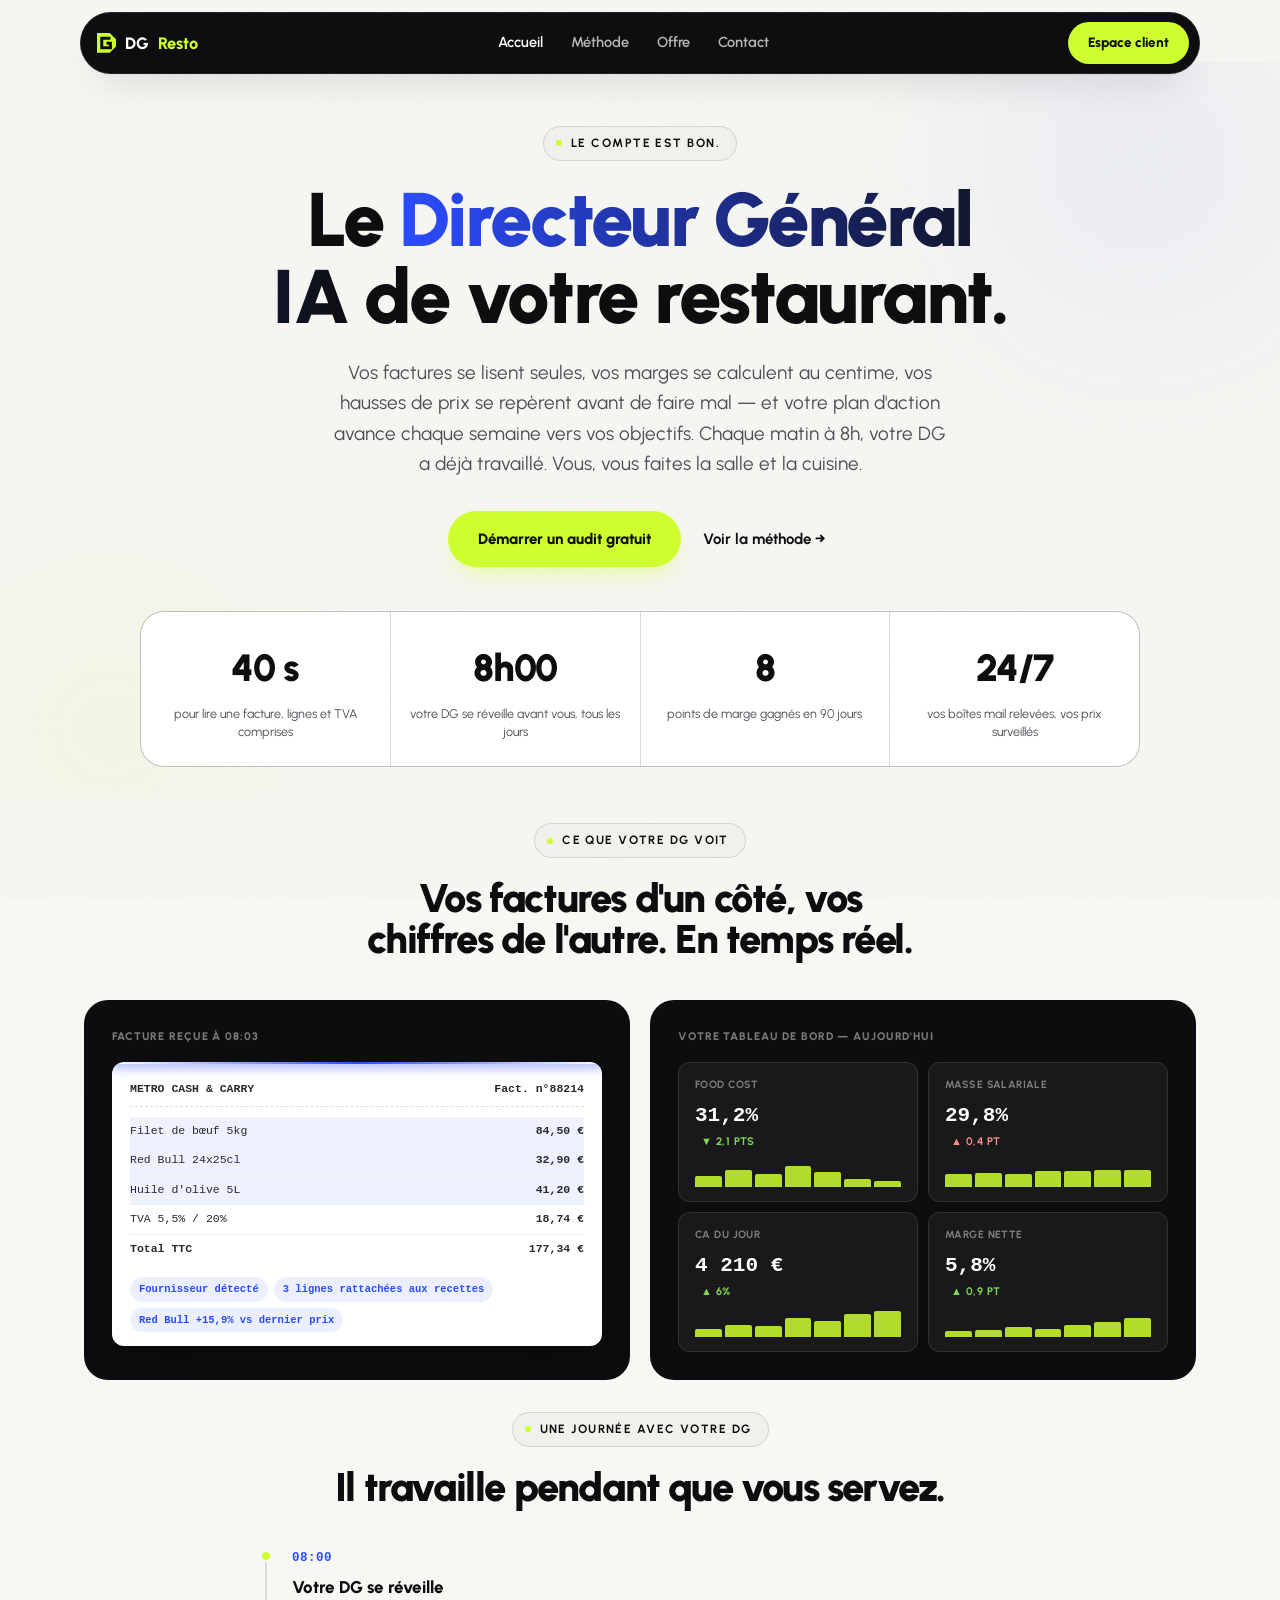
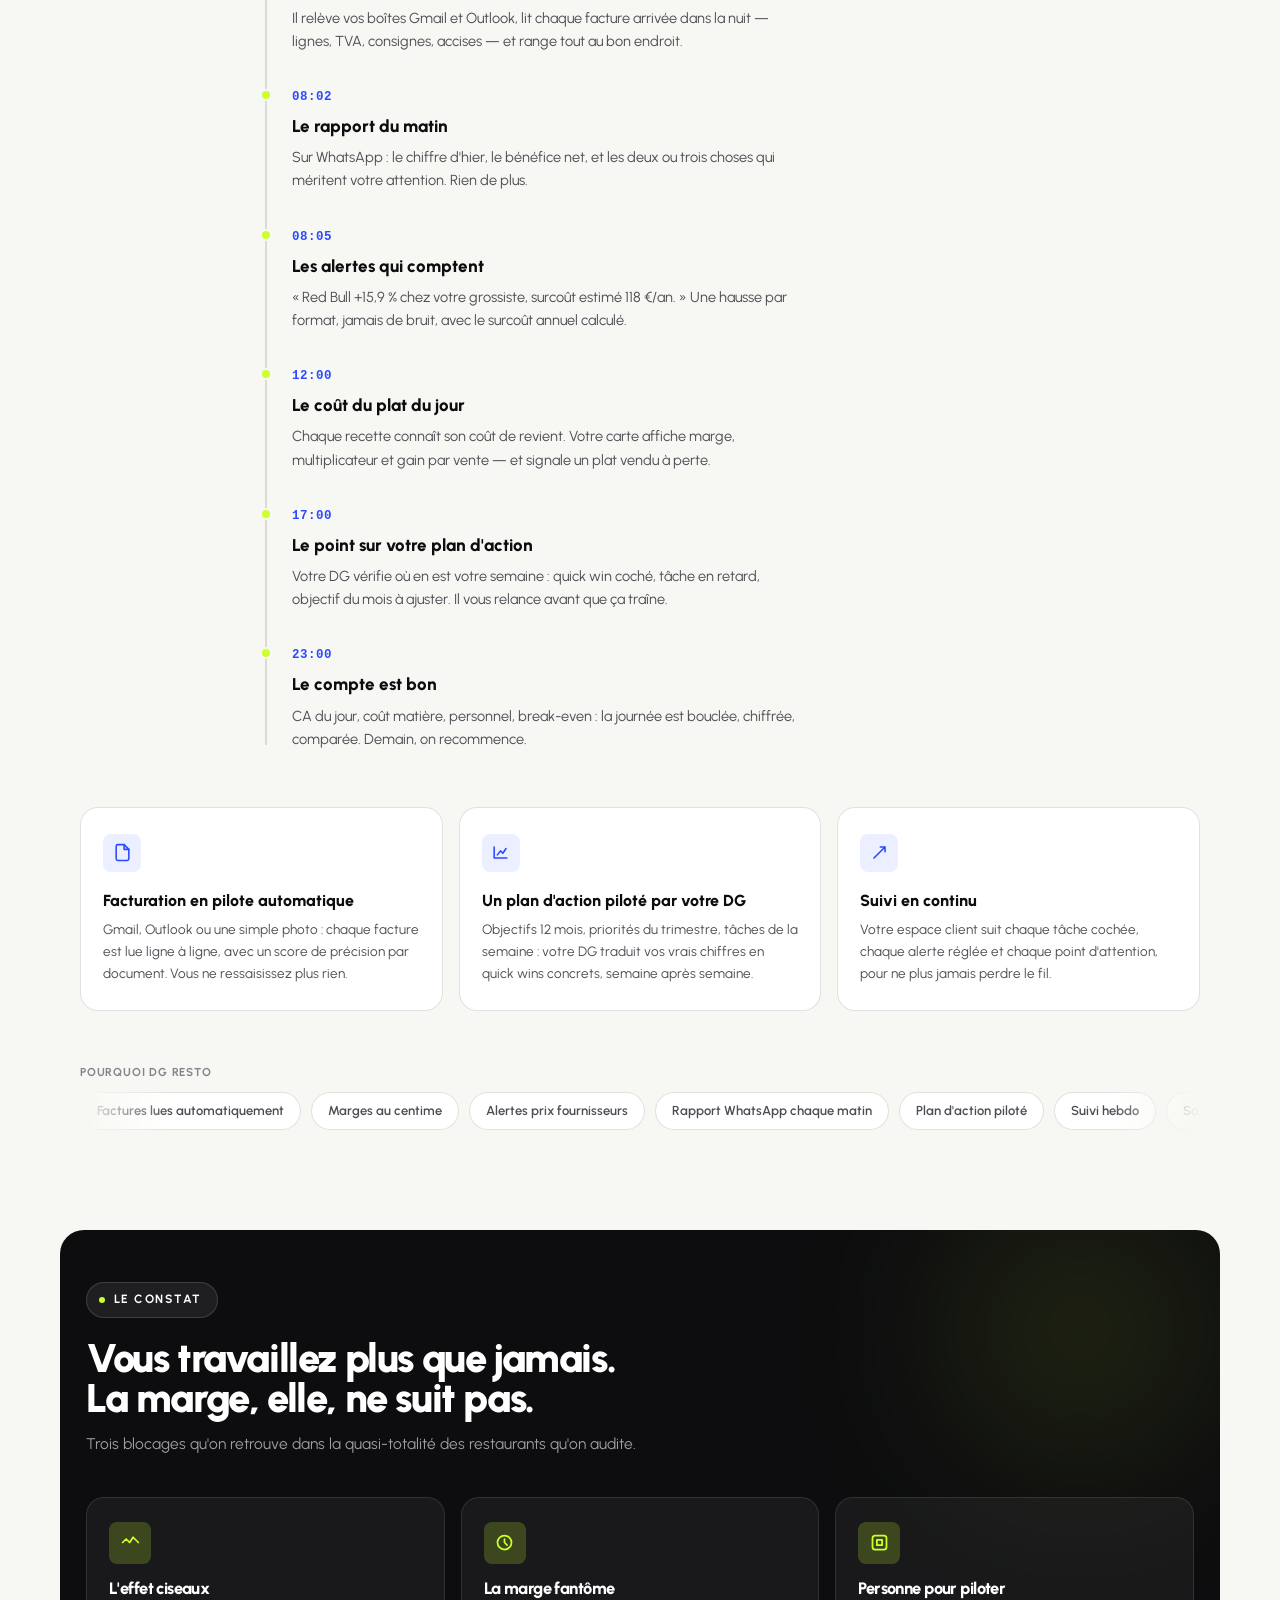
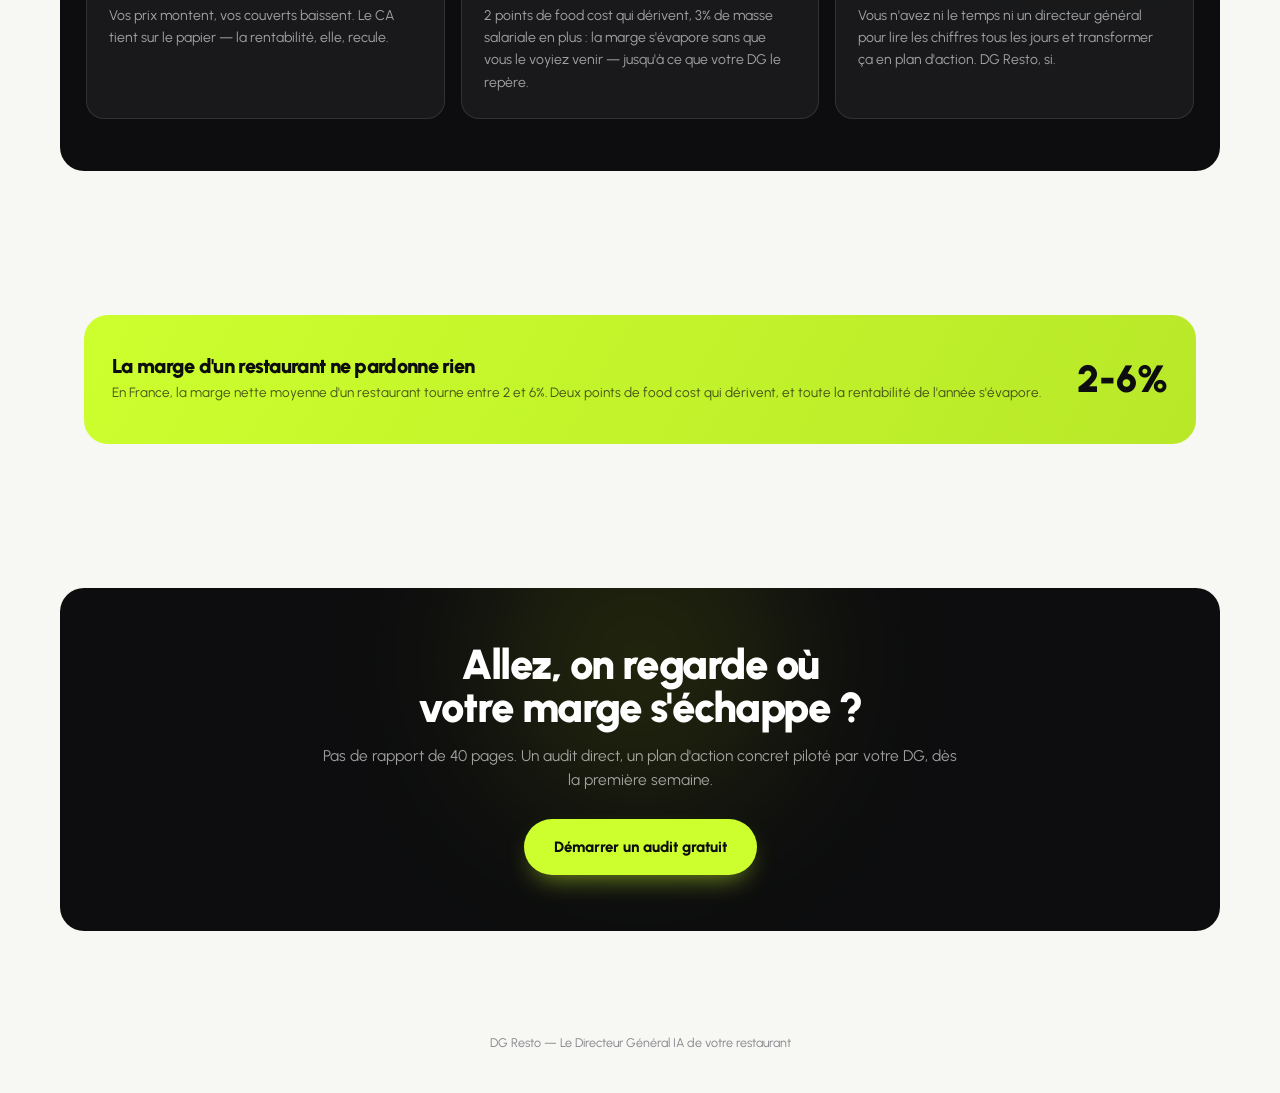
==== commit 47fe6747: "Add files via upload" ====
--- a/index.html
+++ b/index.html
@@ -61,73 +61,38 @@
 .final h2{font-size:clamp(26px,4vw,42px);margin-bottom:14px;color:#fff;}
 .final p{font-size:15.5px;margin-bottom:26px;color:rgba(255,255,255,.6);}
 
-/* Vidéo d'intro plein écran, jouée une fois par session puis retirée */
-#introOverlay{position:fixed;inset:0;z-index:9999;background:#000;display:flex;align-items:center;justify-content:center;overflow:hidden;transition:background 1s ease .3s;}
-#introOverlay.zoom-out{background:transparent;pointer-events:none;}
-#introVideo{width:100%;height:100%;object-fit:cover;transform-origin:50% 42%;transition:transform 1.3s cubic-bezier(.7,0,.3,1),opacity 1s ease .2s;}
-#introOverlay.zoom-out #introVideo{transform:scale(10);opacity:0;}
-#introOverlay.zoom-out #introSkip,#introOverlay.zoom-out #introUnmute{opacity:0;transition:opacity .3s ease;}
-#introSkip{position:absolute;bottom:28px;right:28px;background:rgba(255,255,255,.08);border:1px solid rgba(255,255,255,.25);color:#fff;font-family:inherit;font-weight:700;font-size:13px;padding:10px 18px;border-radius:999px;cursor:pointer;backdrop-filter:blur(8px);transition:background .2s;}
-#introSkip:hover{background:rgba(255,255,255,.18);}
-#introUnmute{position:absolute;bottom:28px;left:28px;background:rgba(255,255,255,.08);border:1px solid rgba(255,255,255,.25);color:#fff;width:42px;height:42px;border-radius:50%;cursor:pointer;display:flex;align-items:center;justify-content:center;backdrop-filter:blur(8px);transition:background .2s;}
-#introUnmute:hover{background:rgba(255,255,255,.18);}
-#introUnmute svg{width:18px;height:18px;stroke:#fff;}
-#introSpinner{position:absolute;width:34px;height:34px;border:3px solid rgba(255,255,255,.15);border-top-color:var(--lime);border-radius:50%;animation:introSpin .8s linear infinite;}
-#introOverlay.playing #introSpinner{display:none;}
-@keyframes introSpin{to{transform:rotate(360deg);}}
-body.intro-lock{overflow:hidden;}
+/* ---- Aperçu produit : scan de facture + tableau de bord live ---- */
+.preview-section{padding:24px 16px 8px;}
+.preview-grid{display:grid;grid-template-columns:1fr 1fr;gap:20px;max-width:1120px;margin:36px auto 0;align-items:stretch;}
+@media (max-width:860px){.preview-grid{grid-template-columns:1fr;}}
+.preview-card{background:var(--ink);border-radius:var(--r-xl);padding:28px;position:relative;overflow:hidden;}
+.preview-card-label{font-size:11px;font-weight:800;letter-spacing:.08em;text-transform:uppercase;color:rgba(255,255,255,.45);margin-bottom:16px;}
+
+/* facture scan */
+.scan-doc{background:#fff;border-radius:var(--r-md);padding:18px 18px 14px;font-family:var(--font-mono);font-size:11.5px;color:#2a2a2a;position:relative;overflow:hidden;box-shadow:0 20px 40px -16px rgba(0,0,0,.4);}
+.scan-doc .sd-head{display:flex;justify-content:space-between;font-weight:700;margin-bottom:10px;padding-bottom:8px;border-bottom:1px dashed #ddd;}
+.scan-row{display:flex;justify-content:space-between;padding:5px 0;border-bottom:1px solid #f0f0f0;transition:background .3s;}
+.scan-row.hit{background:rgba(43,75,255,.08);}
+.scan-row span:last-child{font-weight:700;}
+.scan-laser{position:absolute;left:0;right:0;height:2px;background:linear-gradient(90deg,transparent,var(--primary),transparent);box-shadow:0 0 12px 2px rgba(43,75,255,.7);top:0;animation:scanMove 2.8s cubic-bezier(.5,0,.5,1) infinite;}
+@keyframes scanMove{0%{top:0;opacity:0;}8%{opacity:1;}50%{top:100%;opacity:1;}58%{opacity:0;}100%{top:100%;opacity:0;}}
+.scan-extract{margin-top:14px;display:flex;flex-wrap:wrap;gap:6px;}
+.scan-tag{background:var(--primary-dim);color:var(--primary);font-size:10.5px;font-weight:700;padding:4px 9px;border-radius:999px;opacity:0;transform:translateY(4px);animation:tagIn .4s ease forwards;}
+@keyframes tagIn{to{opacity:1;transform:translateY(0);}}
+
+/* dashboard preview */
+.kpi-preview-grid{display:grid;grid-template-columns:1fr 1fr;gap:10px;}
+.kpi-preview{background:rgba(255,255,255,.05);border:1px solid rgba(255,255,255,.1);border-radius:var(--r-md);padding:14px 16px;}
+.kpi-preview span{display:block;font-size:10.5px;font-weight:700;text-transform:uppercase;letter-spacing:.04em;color:rgba(255,255,255,.45);margin-bottom:6px;}
+.kpi-preview b{font-family:var(--font-mono);font-size:21px;font-weight:700;color:#fff;}
+.kpi-preview .trend{font-size:11px;font-weight:700;margin-left:6px;}
+.kpi-preview .trend.good{color:#7ed957;}
+.kpi-preview .trend.bad{color:#ff8a8a;}
+.kpi-preview-spark{display:flex;align-items:flex-end;gap:3px;height:26px;margin-top:10px;}
+.kpi-preview-spark i{flex:1;background:var(--lime);border-radius:2px 2px 0 0;opacity:.85;}
 </style>
 </head>
 <body>
-
-<div id="introOverlay">
-  <video id="introVideo" autoplay muted playsinline preload="auto" fetchpriority="high" src="intro.mp4"></video>
-  <div id="introSpinner"></div>
-  <button type="button" id="introUnmute" aria-label="Activer le son">
-    <svg viewBox="0 0 24 24" fill="none" stroke-width="2" stroke-linecap="round" stroke-linejoin="round"><path d="M11 5L6 9H2v6h4l5 4V5z"/><line x1="23" y1="9" x2="17" y2="15"/><line x1="17" y1="9" x2="23" y2="15"/></svg>
-  </button>
-  <button type="button" id="introSkip">Passer →</button>
-</div>
-<script>
-(function () {
-  var overlay = document.getElementById('introOverlay');
-  var video = document.getElementById('introVideo');
-  var unmuteBtn = document.getElementById('introUnmute');
-
-  // Ne joue qu'une fois par session (pas à chaque page vue si le visiteur revient sur l'accueil).
-  if (sessionStorage.getItem('dgIntroSeen')) {
-    overlay.remove();
-    return;
-  }
-  sessionStorage.setItem('dgIntroSeen', '1');
-  document.body.classList.add('intro-lock');
-
-  var closed = false;
-  function closeIntro() {
-    if (closed) return;
-    closed = true;
-    // Zoom dramatique sur la vidéo (comme si la caméra rentrait dans l'écran du
-    // téléphone) pendant que le fond devient transparent et révèle le vrai site.
-    overlay.classList.add('zoom-out');
-    document.body.classList.remove('intro-lock');
-    setTimeout(function () { overlay.remove(); }, 1400);
-  }
-
-  // Filet de sécurité : si la vidéo ne démarre pas (lecture auto bloquée,
-  // connexion lente...) on révèle le site après quelques secondes plutôt
-  // que de laisser le visiteur bloqué derrière un écran noir.
-  var safetyTimer = setTimeout(closeIntro, 6000);
-
-  video.addEventListener('playing', function () { overlay.classList.add('playing'); clearTimeout(safetyTimer); }, { once: true });
-  video.addEventListener('ended', closeIntro);
-  video.addEventListener('error', closeIntro);
-  document.getElementById('introSkip').addEventListener('click', closeIntro);
-  unmuteBtn.addEventListener('click', function () {
-    video.muted = !video.muted;
-    unmuteBtn.style.opacity = video.muted ? '1' : '.5';
-  });
-})();
-</script>
 
 <div class="nav-outer">
   <nav class="nav">
@@ -172,13 +137,48 @@
   </div>
 </section>
 
-<section class="video-section">
+<section class="preview-section">
   <div class="wrap">
-    <div class="section-head reveal" style="max-width:560px;">
-      <div class="eyebrow">La méthode en vidéo</div>
-      <h2>2 minutes pour comprendre comment ça marche.</h2>
-    </div>
-    <div class="video-block reveal in-view"></div>
+    <div class="section-head reveal" style="max-width:640px;">
+      <div class="eyebrow">Ce que votre DG voit</div>
+      <h2>Vos factures d'un côté, vos chiffres de l'autre. En temps réel.</h2>
+    </div>
+    <div class="preview-grid">
+      <div class="preview-card reveal">
+        <div class="preview-card-label">Facture reçue à 08:03</div>
+        <div class="scan-doc">
+          <span class="scan-laser"></span>
+          <div class="sd-head"><span>METRO CASH & CARRY</span><span>Fact. n°88214</span></div>
+          <div class="scan-row hit"><span>Filet de bœuf 5kg</span><span>84,50 €</span></div>
+          <div class="scan-row hit"><span>Red Bull 24x25cl</span><span>32,90 €</span></div>
+          <div class="scan-row hit"><span>Huile d'olive 5L</span><span>41,20 €</span></div>
+          <div class="scan-row"><span>TVA 5,5% / 20%</span><span>18,74 €</span></div>
+          <div class="scan-row" style="border-bottom:none;"><span><b>Total TTC</b></span><span>177,34 €</span></div>
+          <div class="scan-extract">
+            <span class="scan-tag" style="animation-delay:.4s;">Fournisseur détecté</span>
+            <span class="scan-tag" style="animation-delay:.7s;">3 lignes rattachées aux recettes</span>
+            <span class="scan-tag" style="animation-delay:1s;">Red Bull +15,9% vs dernier prix</span>
+          </div>
+        </div>
+      </div>
+      <div class="preview-card reveal">
+        <div class="preview-card-label">Votre tableau de bord — aujourd'hui</div>
+        <div class="kpi-preview-grid">
+          <div class="kpi-preview"><span>Food cost</span><b class="cnt" data-target="31" data-suffix=",2%">0%</b><span class="trend good">▼ 2,1 pts</span>
+            <div class="kpi-preview-spark"><i style="height:40%;"></i><i style="height:65%;"></i><i style="height:50%;"></i><i style="height:80%;"></i><i style="height:55%;"></i><i style="height:30%;"></i><i style="height:20%;"></i></div>
+          </div>
+          <div class="kpi-preview"><span>Masse salariale</span><b class="cnt" data-target="29" data-suffix=",8%">0%</b><span class="trend bad">▲ 0,4 pt</span>
+            <div class="kpi-preview-spark"><i style="height:50%;"></i><i style="height:52%;"></i><i style="height:48%;"></i><i style="height:60%;"></i><i style="height:58%;"></i><i style="height:62%;"></i><i style="height:65%;"></i></div>
+          </div>
+          <div class="kpi-preview"><span>CA du jour</span><b>4 210 €</b><span class="trend good">▲ 6%</span>
+            <div class="kpi-preview-spark"><i style="height:30%;"></i><i style="height:45%;"></i><i style="height:40%;"></i><i style="height:70%;"></i><i style="height:60%;"></i><i style="height:85%;"></i><i style="height:100%;"></i></div>
+          </div>
+          <div class="kpi-preview"><span>Marge nette</span><b class="cnt" data-target="5" data-suffix=",8%">0%</b><span class="trend good">▲ 0,9 pt</span>
+            <div class="kpi-preview-spark"><i style="height:20%;"></i><i style="height:25%;"></i><i style="height:35%;"></i><i style="height:30%;"></i><i style="height:45%;"></i><i style="height:55%;"></i><i style="height:70%;"></i></div>
+          </div>
+        </div>
+      </div>
+    </div>
   </div>
 </section>
 
@@ -287,7 +287,6 @@
 </section>
 
 <footer>DG Resto — Le Directeur Général IA de votre restaurant</footer>
-<script src="video-config.js"></script>
 <script src="script.js"></script>
 </body>
 </html>
--- a/styles.css
+++ b/styles.css
@@ -7,19 +7,23 @@
   --muted:#4C4C54; --muted-dim:#84848C;
   --line: rgba(13,13,15,0.12);
   --nav-fg: rgba(255,255,255,.7); --nav-fg-strong:#fff;
+  --font-mono:'SFMono-Regular',Consolas,'Roboto Mono',monospace;
   --r-xl:24px; --r-lg:18px; --r-md:12px; --r-sm:8px;
   --shadow: 0 1px 2px rgba(13,13,15,.05), 0 20px 40px -16px rgba(13,13,15,.14);
   --shadow-lime: 0 12px 26px -10px rgba(205,255,46,.55);
 }
 *{box-sizing:border-box;margin:0;padding:0;-webkit-tap-highlight-color:transparent;}
 html{scroll-behavior:smooth;}
-body{font-family:'Urbanist',sans-serif;background:var(--bg);color:var(--ink);line-height:1.6;font-size:16px;-webkit-font-smoothing:antialiased;overflow-x:hidden;}
+body{font-family:'Urbanist',sans-serif;background:var(--bg);color:var(--ink);line-height:1.6;font-size:16px;-webkit-font-smoothing:antialiased;overflow-x:hidden;position:relative;}
 img{max-width:100%;display:block;}
 .wrap{max-width:1160px;margin:0 auto;padding:0 24px;}
 a{color:inherit;}
-h1,h2,h3{font-weight:900;line-height:1.08;letter-spacing:-0.02em;color:var(--ink);}
+h1,h2,h3{font-weight:900;line-height:1.02;letter-spacing:-0.035em;color:var(--ink);text-wrap:balance;}
 h1 em,h2 em{font-style:normal;color:var(--primary);}
 p{color:var(--muted);}
+
+/* grain texture overlay — subtle tactile depth on every page, cheap & theme-agnostic */
+body::after{content:"";position:fixed;inset:0;z-index:9000;pointer-events:none;opacity:.05;mix-blend-mode:overlay;background-image:url("data:image/svg+xml,%3Csvg xmlns='http://www.w3.org/2000/svg' width='140' height='140'%3E%3Cfilter id='n'%3E%3CfeTurbulence type='fractalNoise' baseFrequency='0.85' numOctaves='2' stitchTiles='stitch'/%3E%3C/filter%3E%3Crect width='100%25' height='100%25' filter='url(%23n)'/%3E%3C/svg%3E");}
 
 .eyebrow{display:inline-flex;align-items:center;gap:9px;font-weight:700;text-transform:uppercase;letter-spacing:.12em;font-size:12px;color:var(--ink);background:var(--surface-2);border:1px solid var(--line);border-radius:999px;padding:7px 16px 7px 12px;margin-bottom:20px;}
 .eyebrow::before{content:"";width:6px;height:6px;border-radius:50%;background:var(--lime);flex:0 0 auto;}
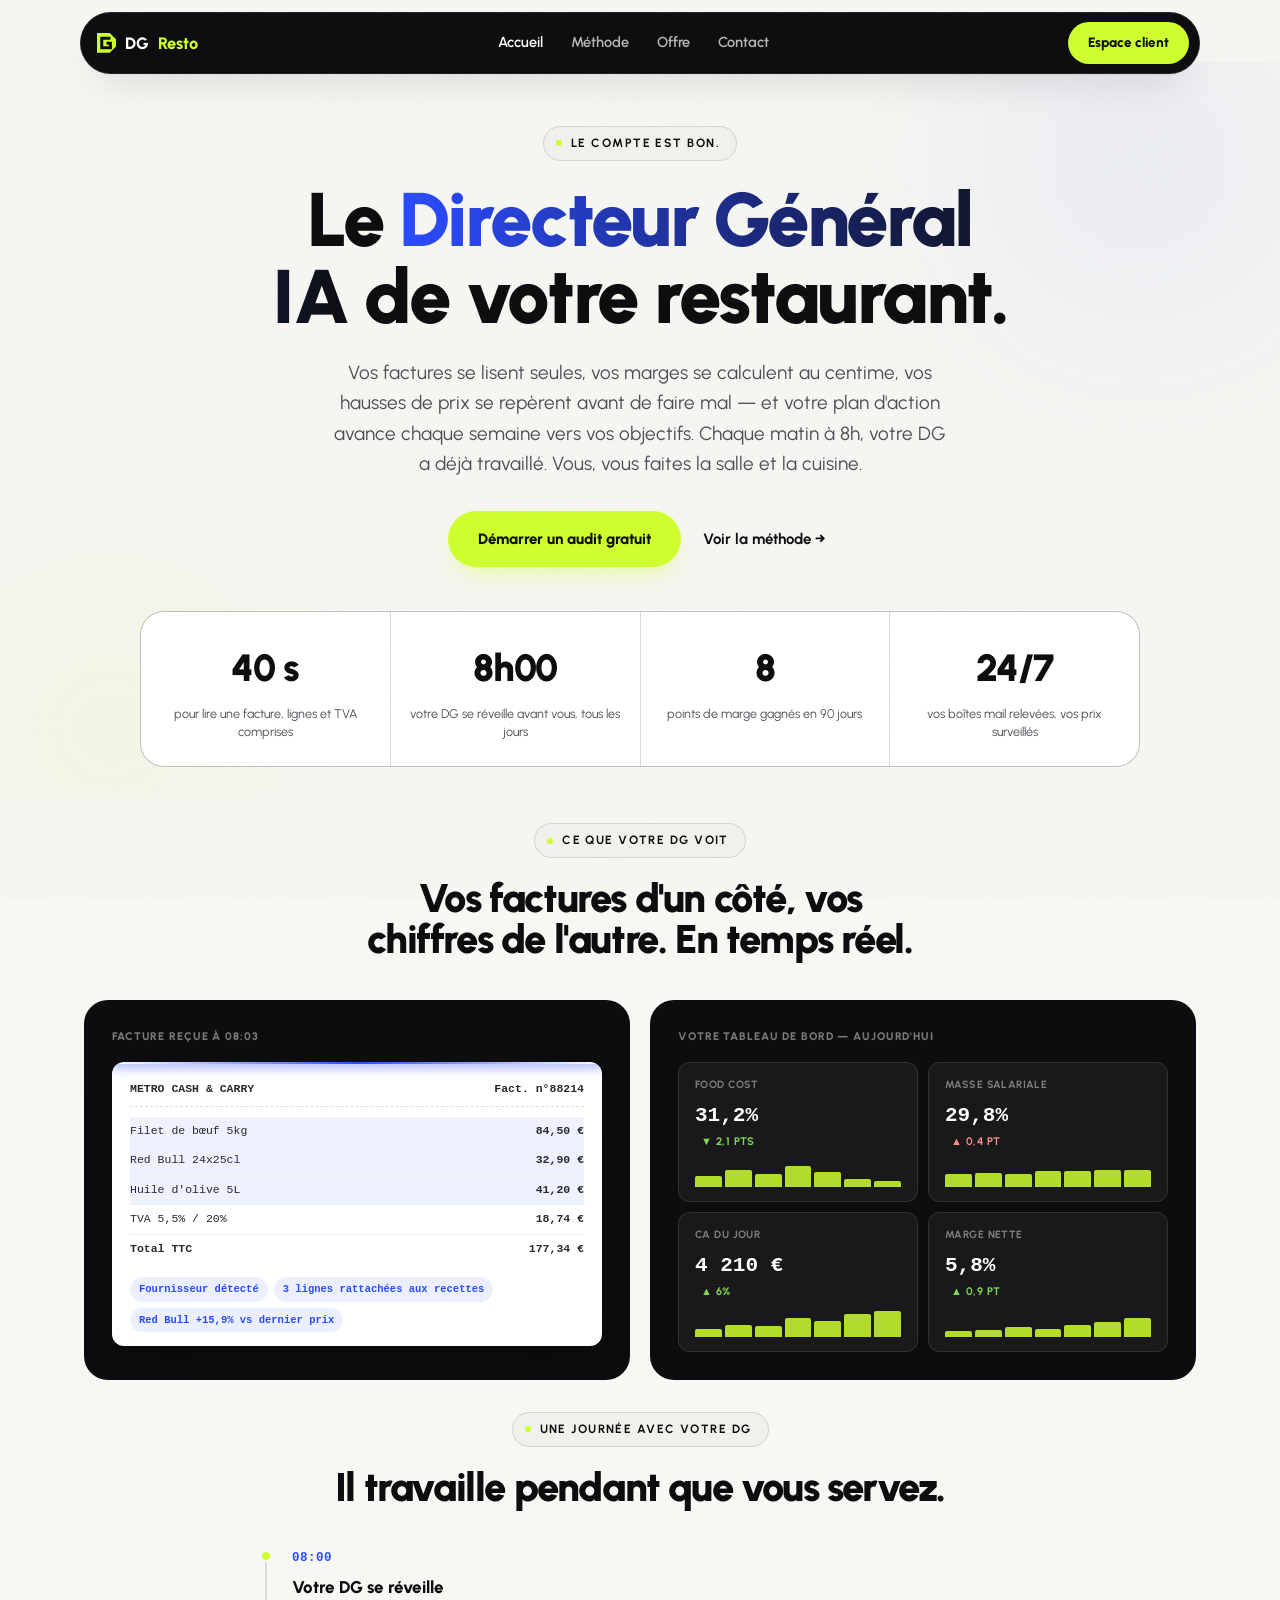
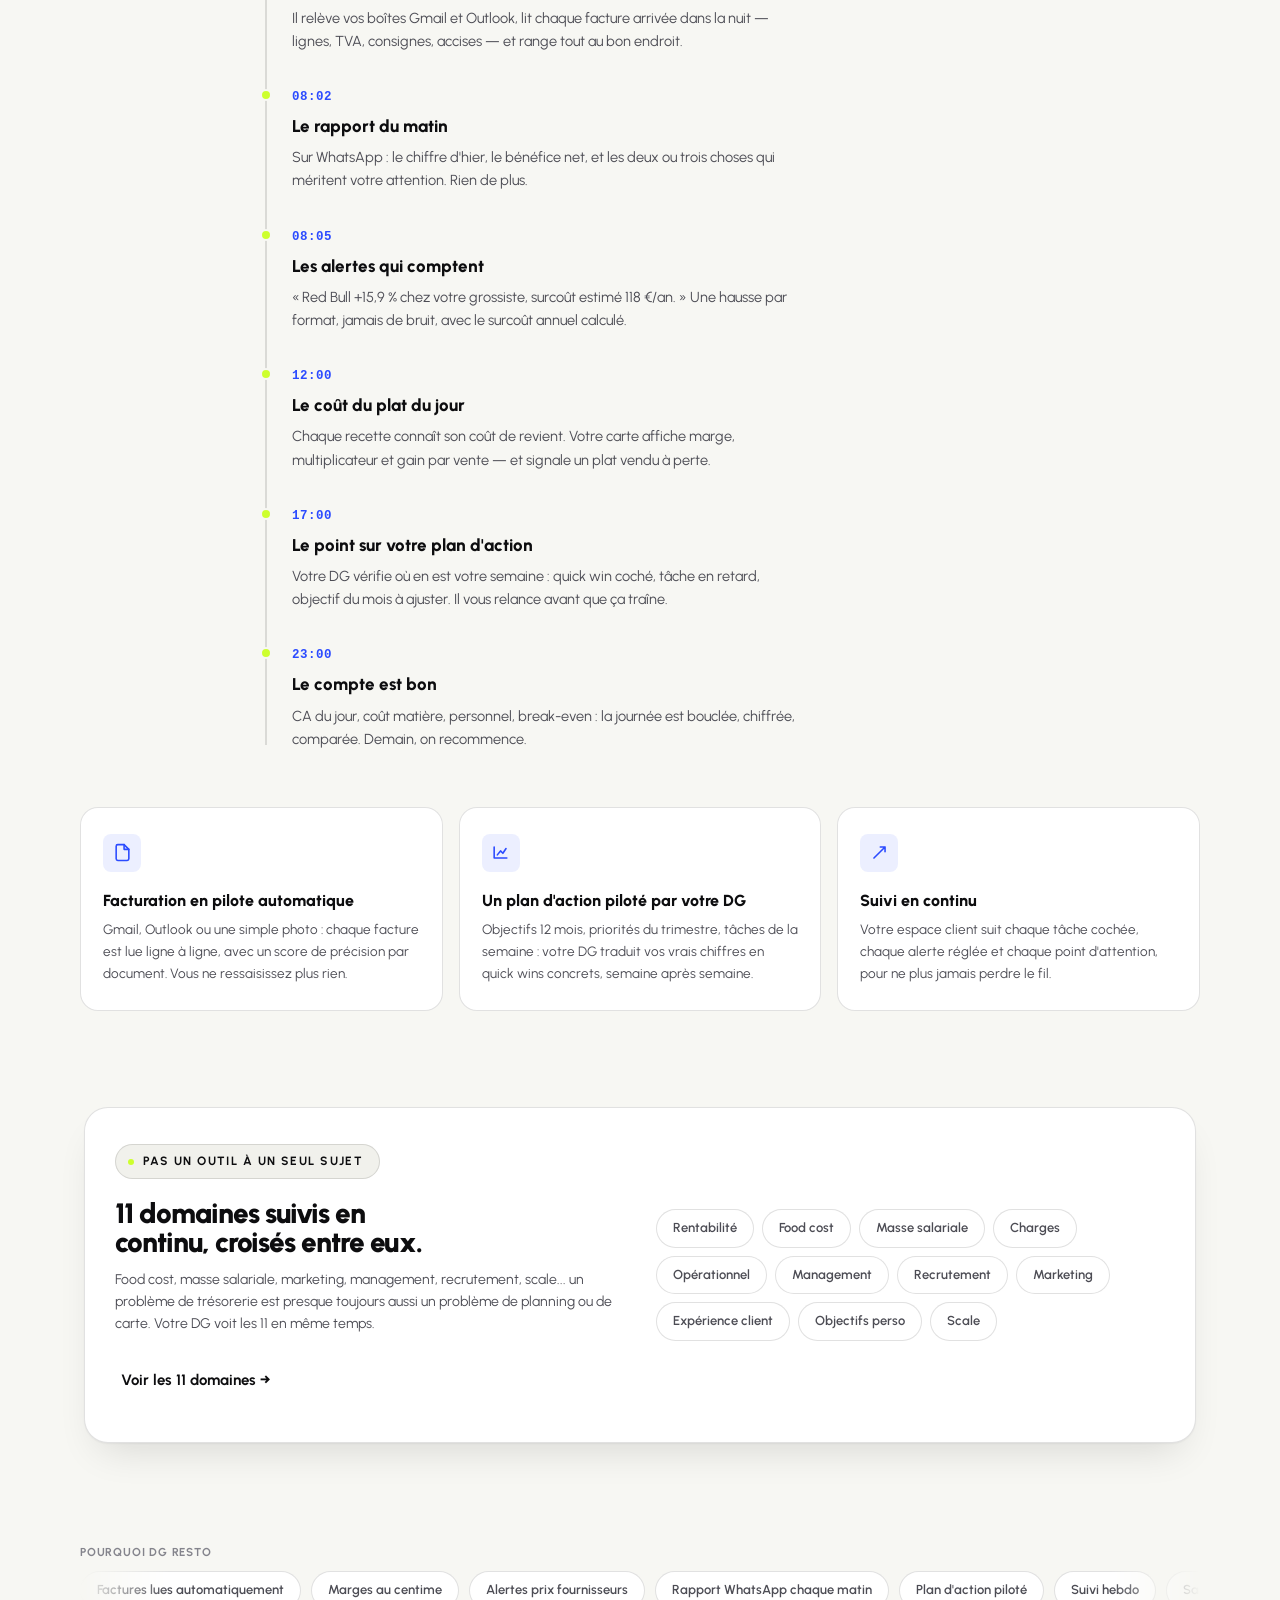
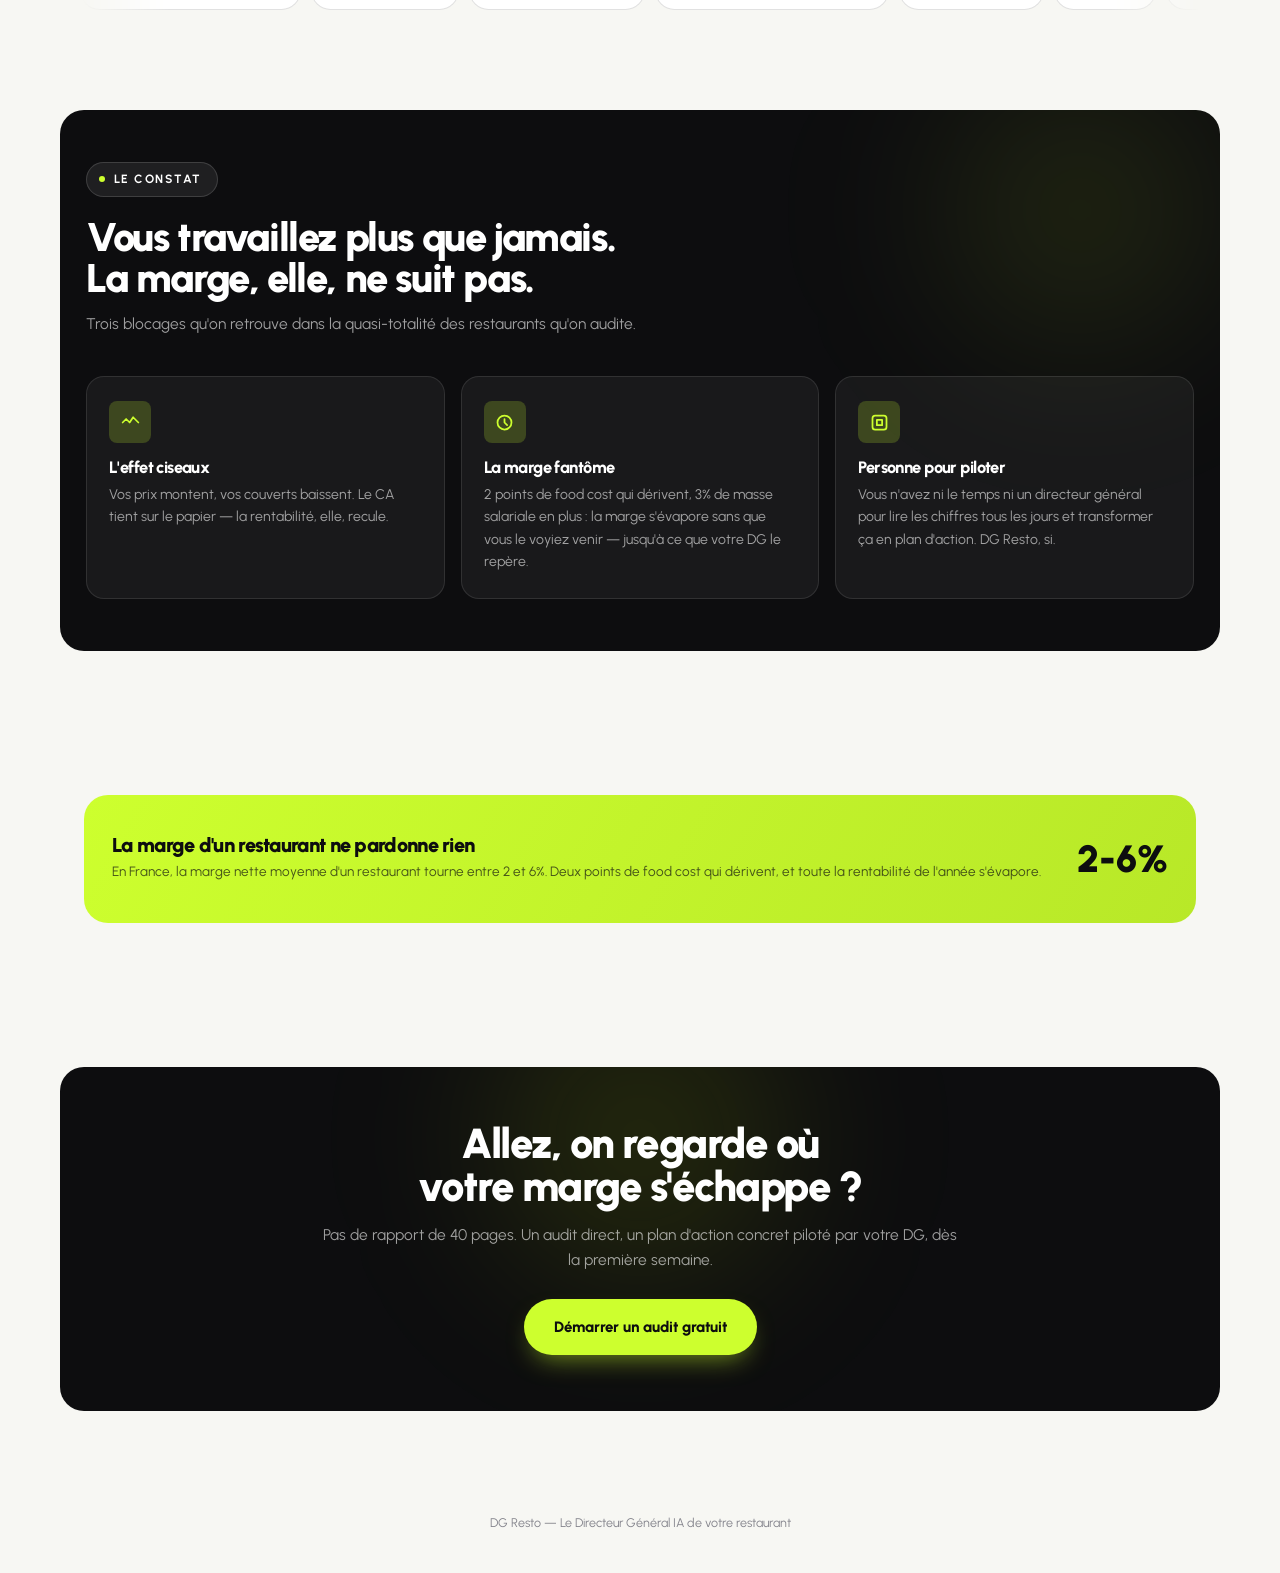
==== commit 034244ad: "Add files via upload" ====
--- a/index.html
+++ b/index.html
@@ -32,6 +32,12 @@
 
 .pillars{padding:16px 16px 24px;}
 
+.domain-teaser{max-width:1120px;margin:0 auto;background:var(--surface);border:1px solid var(--line);border-radius:var(--r-xl);padding:36px 30px;box-shadow:var(--shadow);display:grid;grid-template-columns:1fr 1fr;gap:32px;align-items:center;}
+.domain-teaser h3{font-size:clamp(20px,2.6vw,28px);margin:0 0 12px;}
+.domain-teaser p{font-size:14px;margin-bottom:18px;}
+.domain-teaser-chips{display:flex;flex-wrap:wrap;gap:8px;}
+@media (max-width:820px){.domain-teaser{grid-template-columns:1fr;}}
+
 .strip{padding:28px 16px;}
 .strip-inner{max-width:1120px;margin:0 auto;display:flex;align-items:center;gap:10px;flex-wrap:wrap;justify-content:center;}
 .strip-label{font-size:11.5px;font-weight:700;text-transform:uppercase;letter-spacing:.07em;color:var(--muted-dim);width:100%;text-align:center;}
@@ -237,6 +243,22 @@
   </div>
 </section>
 
+<section>
+  <div class="wrap">
+    <div class="domain-teaser reveal">
+      <div>
+        <div class="eyebrow">Pas un outil à un seul sujet</div>
+        <h3>11 domaines suivis en continu, croisés entre eux.</h3>
+        <p>Food cost, masse salariale, marketing, management, recrutement, scale... un problème de trésorerie est presque toujours aussi un problème de planning ou de carte. Votre DG voit les 11 en même temps.</p>
+        <a href="methode.html#domaines" class="btn-ghost">Voir les 11 domaines →</a>
+      </div>
+      <div class="domain-teaser-chips">
+        <span class="chip">Rentabilité</span><span class="chip">Food cost</span><span class="chip">Masse salariale</span><span class="chip">Charges</span><span class="chip">Opérationnel</span><span class="chip">Management</span><span class="chip">Recrutement</span><span class="chip">Marketing</span><span class="chip">Expérience client</span><span class="chip">Objectifs perso</span><span class="chip">Scale</span>
+      </div>
+    </div>
+  </div>
+</section>
+
 <section class="strip">
   <div class="strip-inner" style="flex-direction:column;align-items:stretch;">
     <span class="strip-label">Pourquoi DG Resto</span>
--- a/styles.css
+++ b/styles.css
@@ -157,6 +157,6 @@
 .video-empty{position:absolute;inset:0;display:flex;flex-direction:column;align-items:center;justify-content:center;gap:12px;color:rgba(255,255,255,.5);font-size:13.5px;font-weight:700;}
 .video-empty svg{width:34px;height:34px;opacity:.5;}
 
-@media (hover:none){.tilt{display:none !important;transform:none !important;}}
+@media (hover:none){.tilt{transform:none !important;}}
 
 @media (prefers-reduced-motion: reduce){*{animation:none !important;transition:none !important;}.reveal{opacity:1;transform:none;}.draw-path{stroke-dashoffset:0;}}
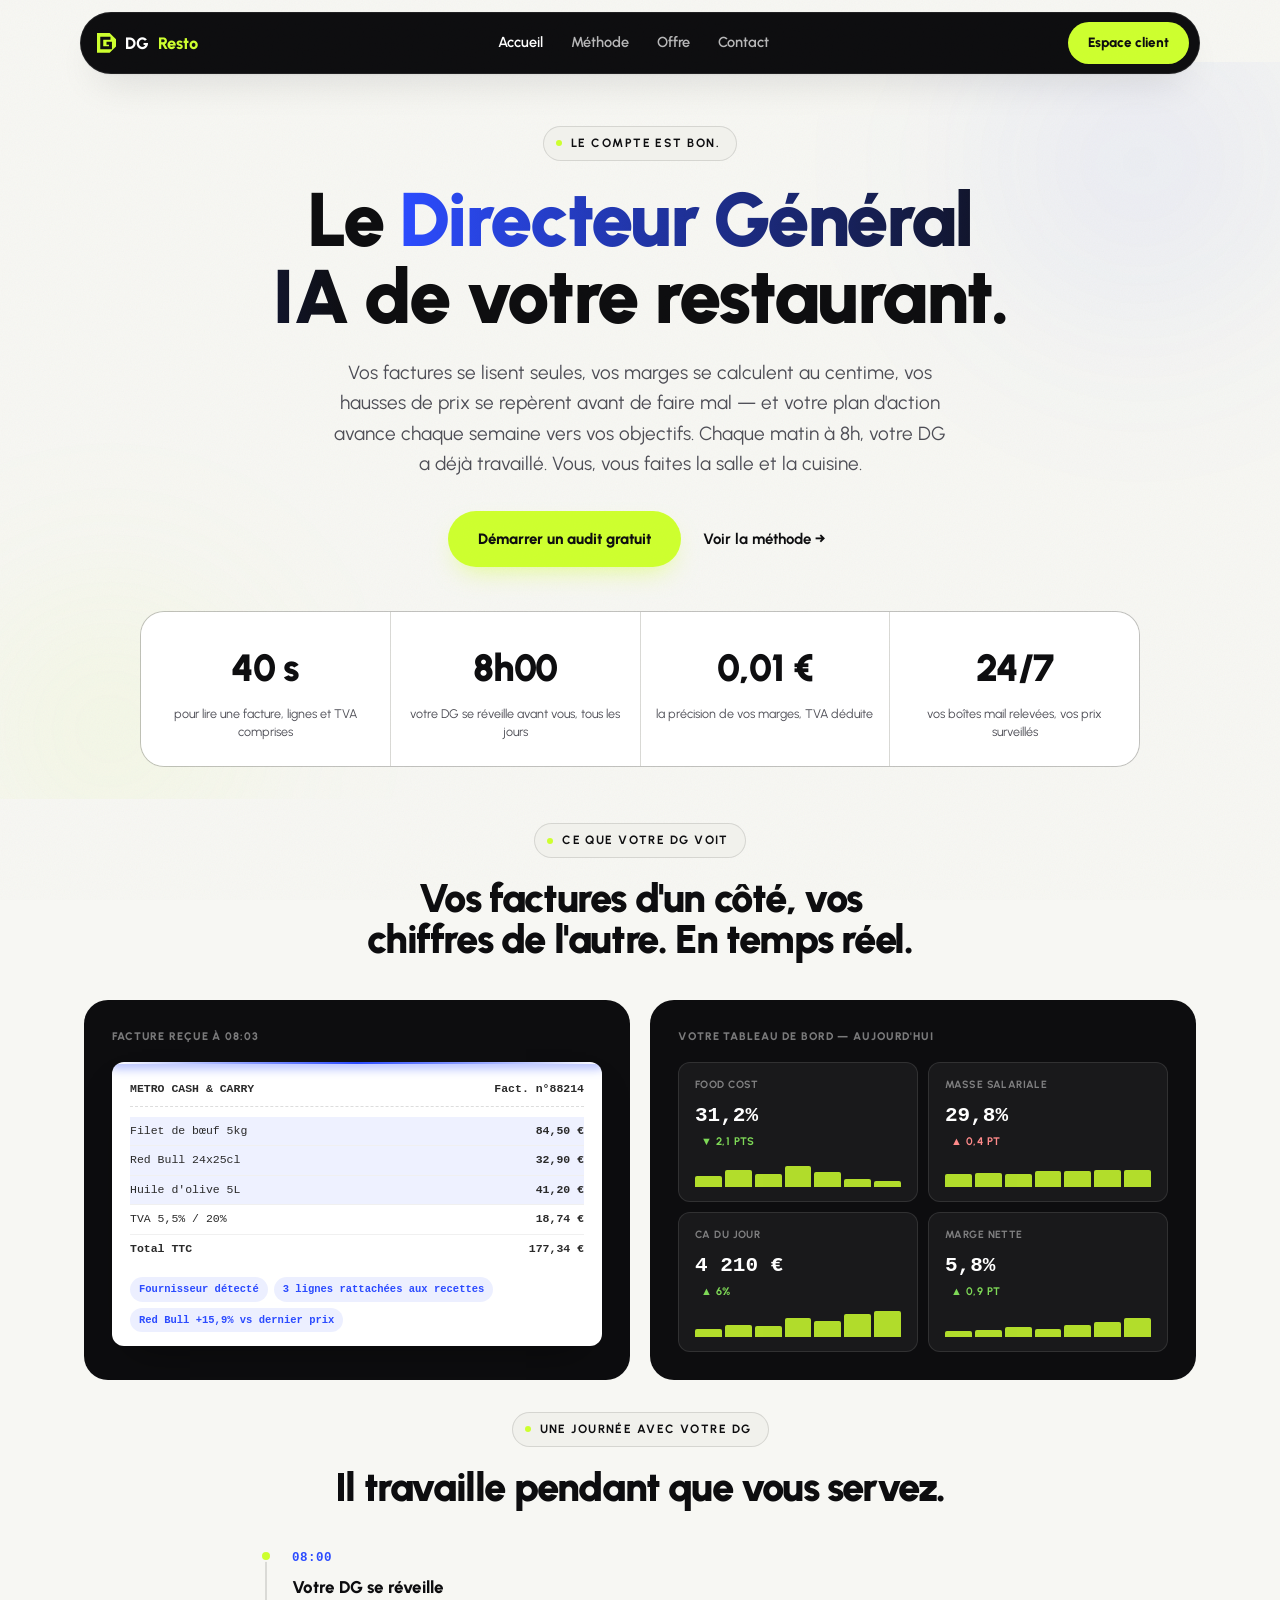
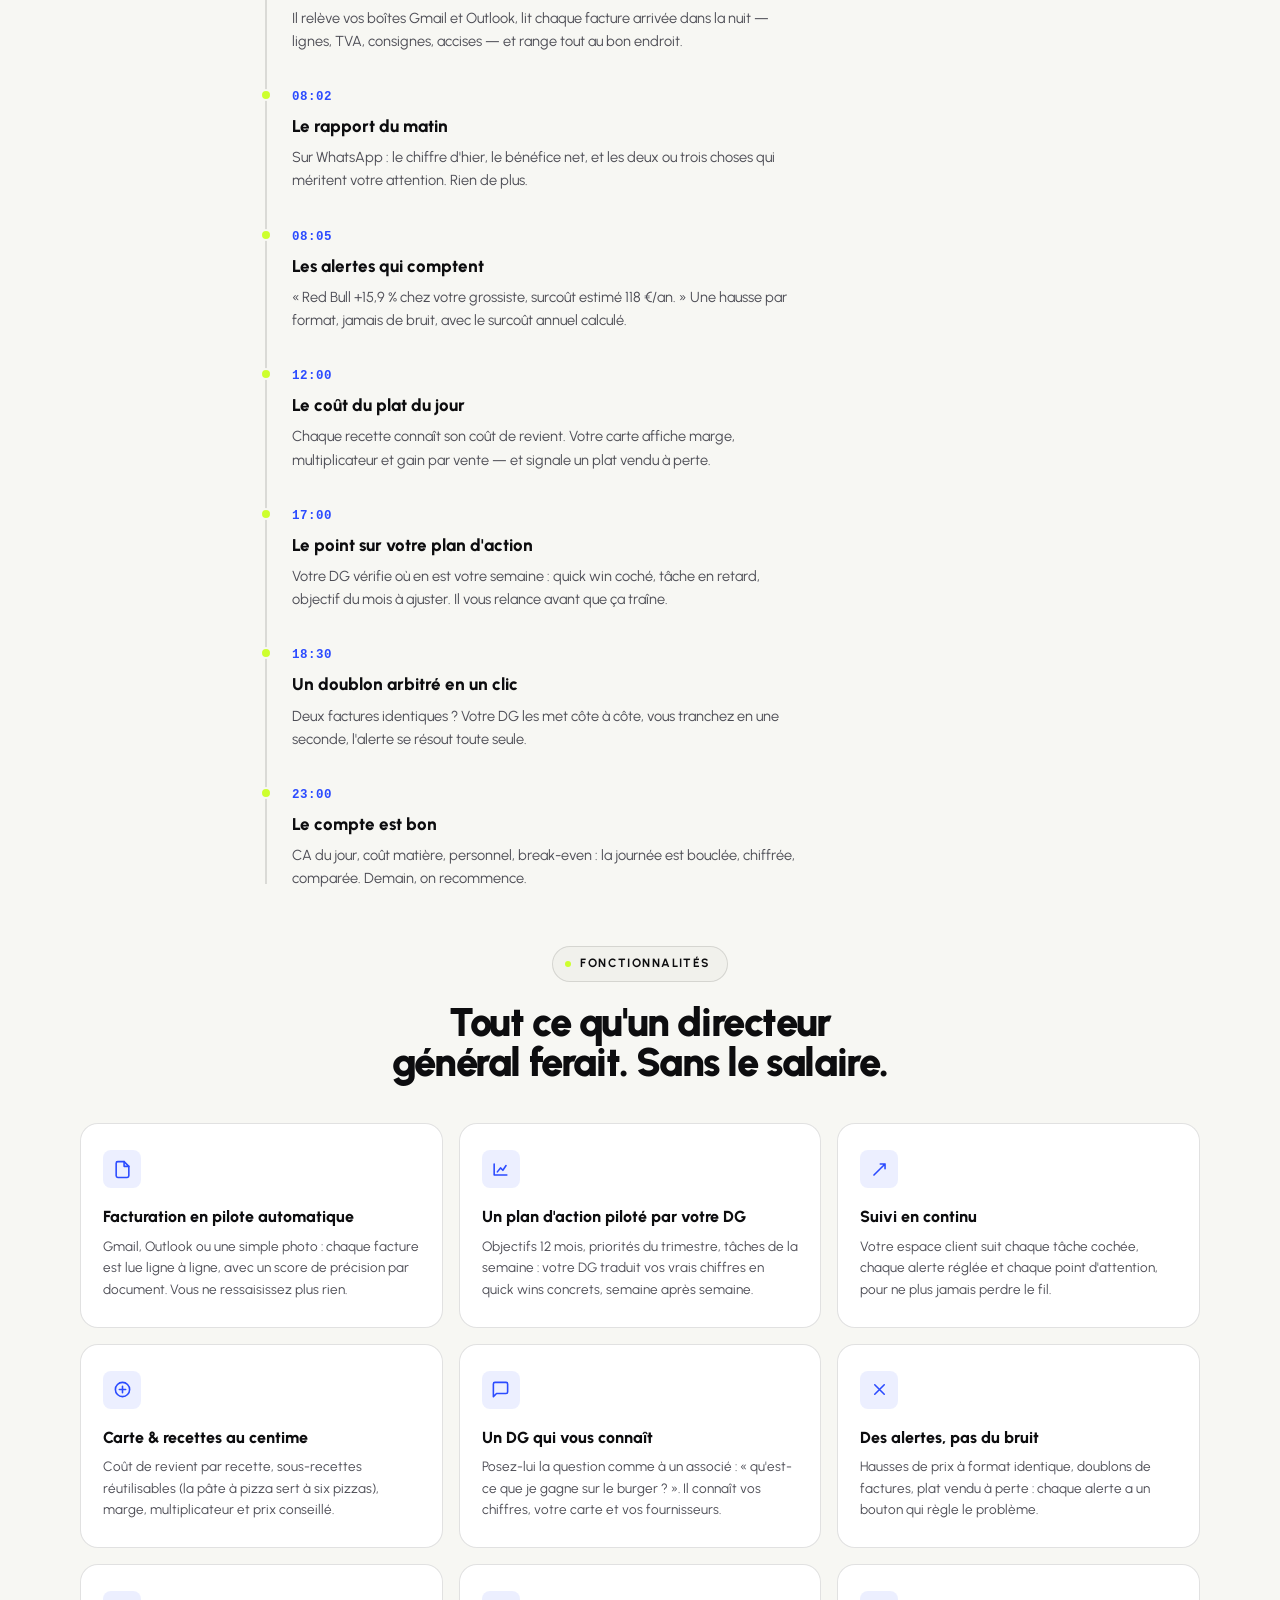
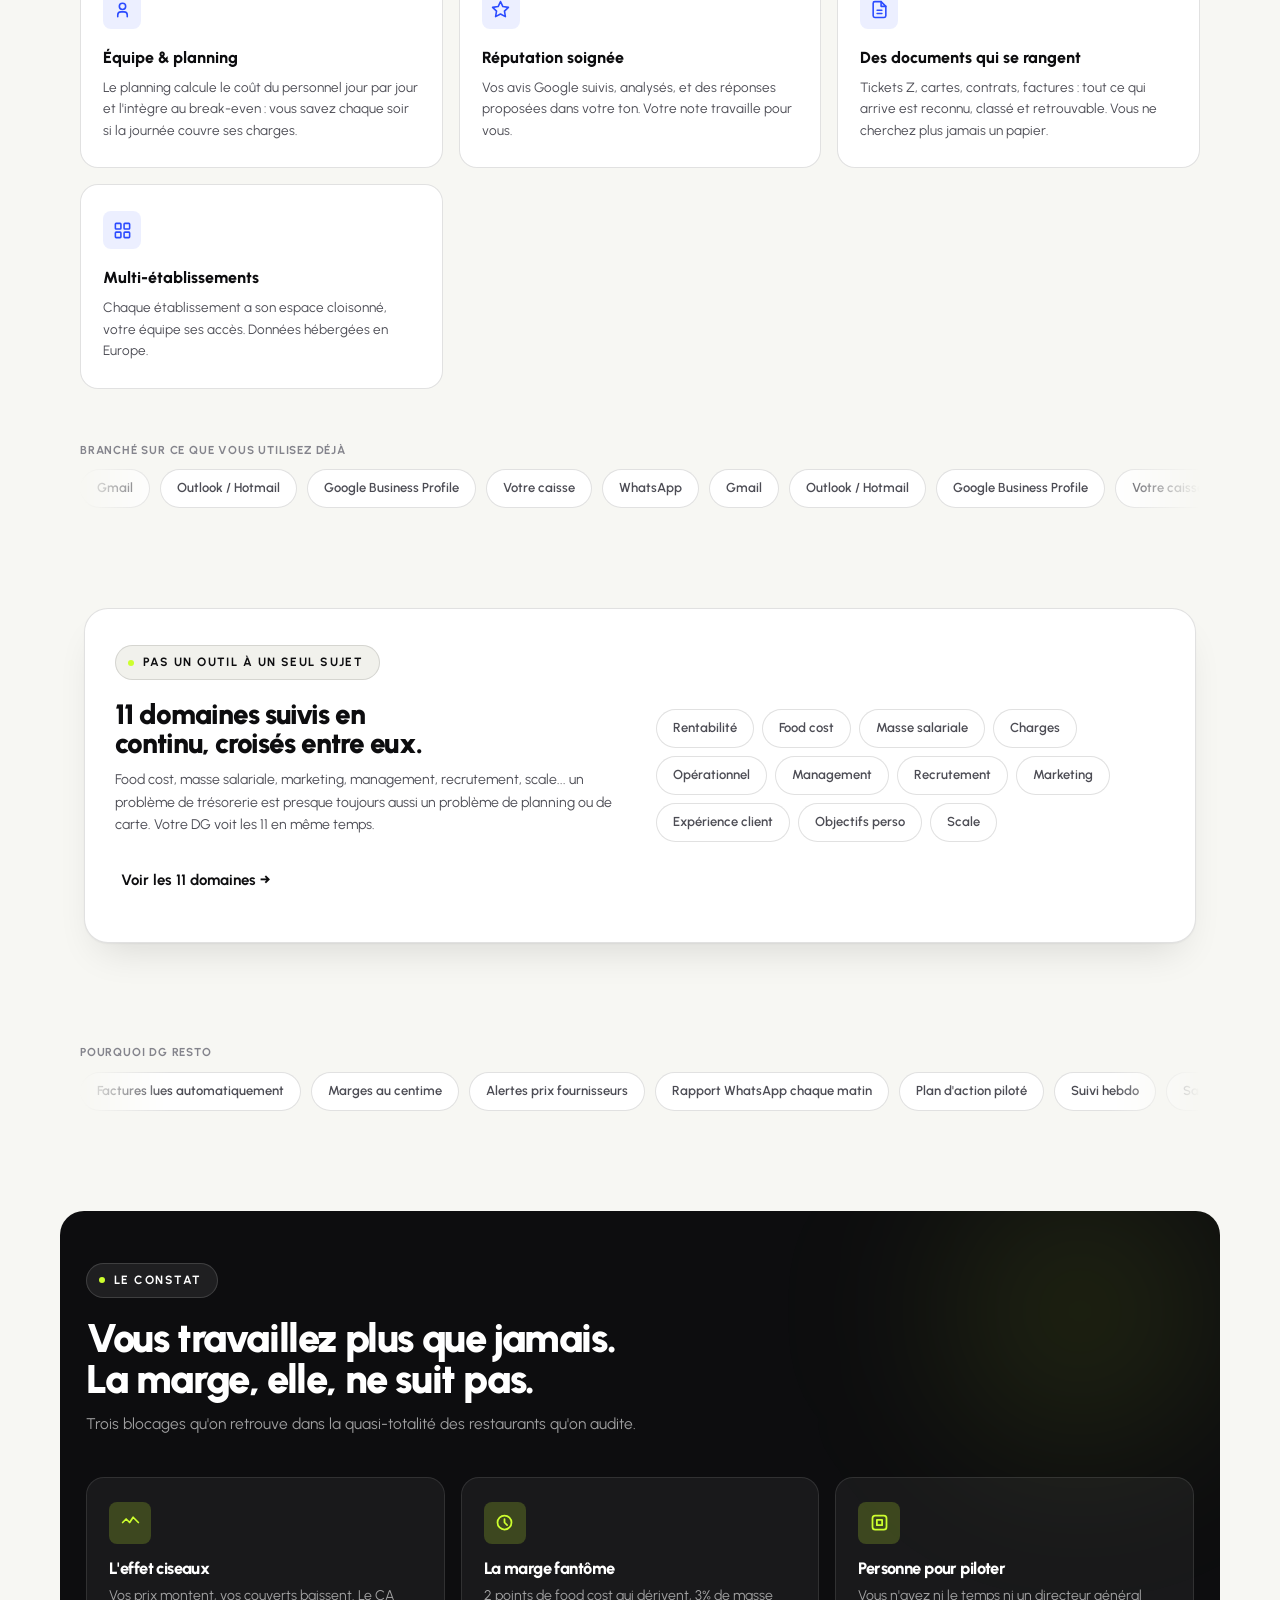
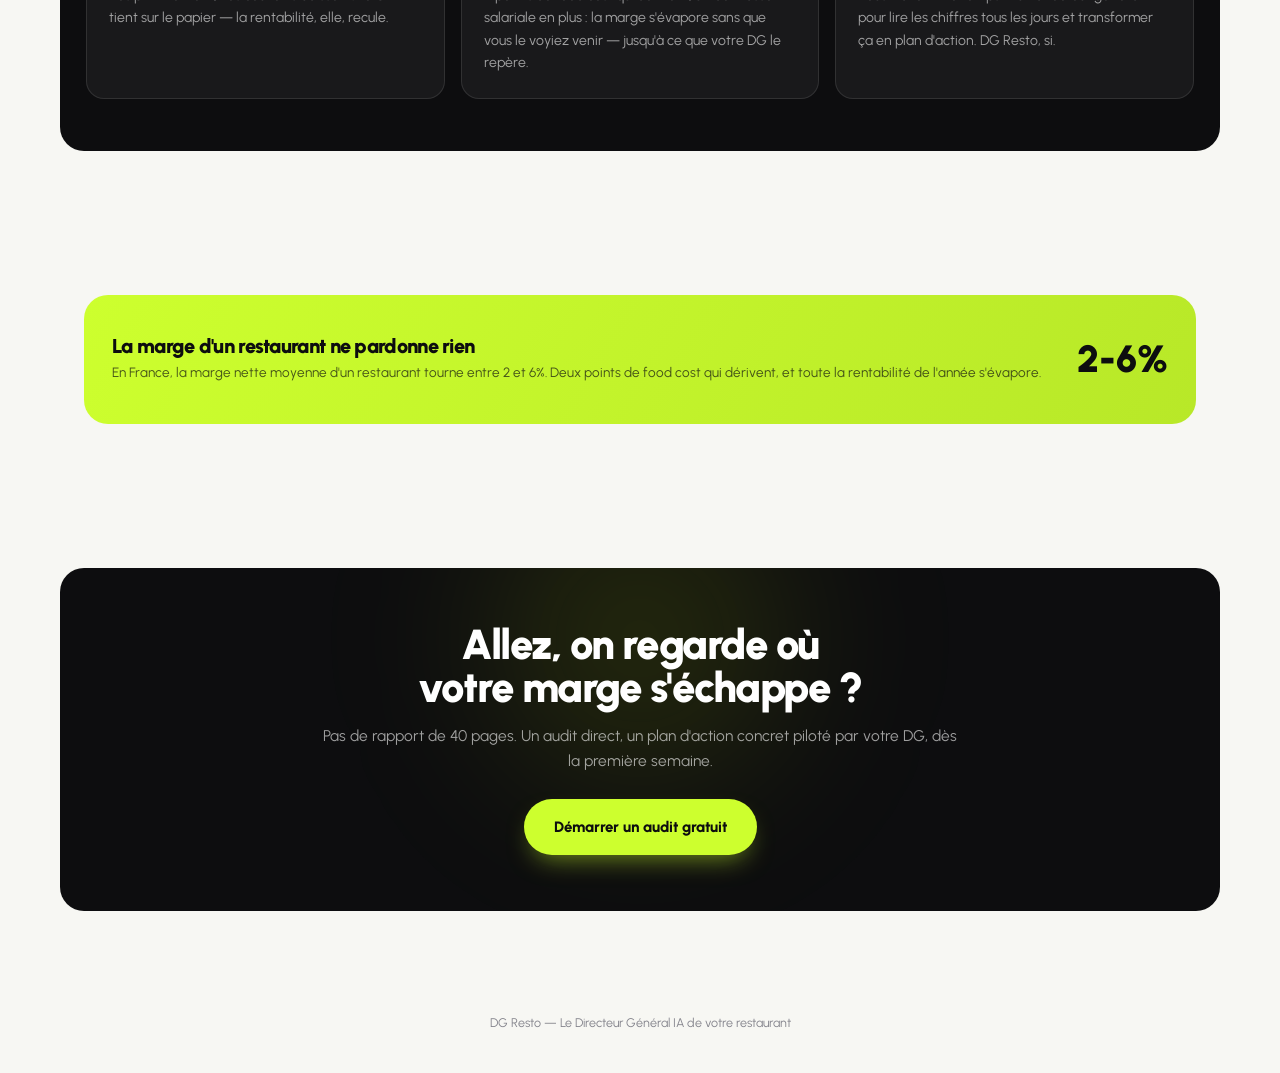
==== commit 18a2dd0b: "Add files via upload" ====
--- a/index.html
+++ b/index.html
@@ -138,7 +138,7 @@
   <div class="stat-strip reveal in-view">
     <div><b>40 s</b><span>pour lire une facture, lignes et TVA comprises</span></div>
     <div><b>8h00</b><span>votre DG se réveille avant vous, tous les jours</span></div>
-    <div><b class="lime cnt" data-target="8">0</b><span>points de marge gagnés en 90 jours</span></div>
+    <div><b>0,01 €</b><span>la précision de vos marges, TVA déduite</span></div>
     <div><b>24/7</b><span>vos boîtes mail relevées, vos prix surveillés</span></div>
   </div>
 </section>
@@ -227,6 +227,12 @@
       </div>
       <div class="day-item reveal">
         <span class="day-dot"></span>
+        <span class="day-time">18:30</span>
+        <h4>Un doublon arbitré en un clic</h4>
+        <p>Deux factures identiques ? Votre DG les met côte à côte, vous tranchez en une seconde, l'alerte se résout toute seule.</p>
+      </div>
+      <div class="day-item reveal">
+        <span class="day-dot"></span>
         <span class="day-time">23:00</span>
         <h4>Le compte est bon</h4>
         <p>CA du jour, coût matière, personnel, break-even : la journée est bouclée, chiffrée, comparée. Demain, on recommence.</p>
@@ -236,10 +242,32 @@
 </section>
 
 <section class="pillars">
+  <div class="section-head reveal" style="max-width:640px;">
+    <div class="eyebrow">Fonctionnalités</div>
+    <h2>Tout ce qu'un directeur général ferait. Sans le salaire.</h2>
+  </div>
   <div class="pillars-grid">
     <div class="pillar-card glow-card reveal"><div class="icon"><svg viewBox="0 0 24 24" fill="none" stroke-width="2" stroke-linecap="round" stroke-linejoin="round"><path d="M14 2H6a2 2 0 0 0-2 2v16a2 2 0 0 0 2 2h12a2 2 0 0 0 2-2V8z"/><path d="M14 2v6h6"/></svg></div><h4>Facturation en pilote automatique</h4><p>Gmail, Outlook ou une simple photo : chaque facture est lue ligne à ligne, avec un score de précision par document. Vous ne ressaisissez plus rien.</p></div>
     <div class="pillar-card glow-card reveal"><div class="icon"><svg viewBox="0 0 24 24" fill="none" stroke-width="2" stroke-linecap="round" stroke-linejoin="round"><path d="M4 19V5M4 19h16M8 15l4-5 3 3 4-6"/></svg></div><h4>Un plan d'action piloté par votre DG</h4><p>Objectifs 12 mois, priorités du trimestre, tâches de la semaine : votre DG traduit vos vrais chiffres en quick wins concrets, semaine après semaine.</p></div>
     <div class="pillar-card glow-card reveal"><div class="icon"><svg viewBox="0 0 24 24" fill="none" stroke-width="2" stroke-linecap="round" stroke-linejoin="round"><path d="M5 19L19 5M13 5h6v6"/></svg></div><h4>Suivi en continu</h4><p>Votre espace client suit chaque tâche cochée, chaque alerte réglée et chaque point d'attention, pour ne plus jamais perdre le fil.</p></div>
+    <div class="pillar-card glow-card reveal"><div class="icon"><svg viewBox="0 0 24 24" fill="none" stroke-width="2" stroke-linecap="round" stroke-linejoin="round"><circle cx="12" cy="12" r="9"/><path d="M8 12h8M12 8v8"/></svg></div><h4>Carte & recettes au centime</h4><p>Coût de revient par recette, sous-recettes réutilisables (la pâte à pizza sert à six pizzas), marge, multiplicateur et prix conseillé.</p></div>
+    <div class="pillar-card glow-card reveal"><div class="icon"><svg viewBox="0 0 24 24" fill="none" stroke-width="2" stroke-linecap="round" stroke-linejoin="round"><path d="M21 15a2 2 0 0 1-2 2H7l-4 4V5a2 2 0 0 1 2-2h14a2 2 0 0 1 2 2z"/></svg></div><h4>Un DG qui vous connaît</h4><p>Posez-lui la question comme à un associé : « qu'est-ce que je gagne sur le burger ? ». Il connaît vos chiffres, votre carte et vos fournisseurs.</p></div>
+    <div class="pillar-card glow-card reveal"><div class="icon"><svg viewBox="0 0 24 24" fill="none" stroke-width="2" stroke-linecap="round" stroke-linejoin="round"><path d="M18 6L6 18M6 6l12 12"/></svg></div><h4>Des alertes, pas du bruit</h4><p>Hausses de prix à format identique, doublons de factures, plat vendu à perte : chaque alerte a un bouton qui règle le problème.</p></div>
+    <div class="pillar-card glow-card reveal"><div class="icon"><svg viewBox="0 0 24 24" fill="none" stroke-width="2" stroke-linecap="round" stroke-linejoin="round"><circle cx="12" cy="8" r="4"/><path d="M6 21v-2a4 4 0 0 1 4-4h4a4 4 0 0 1 4 4v2"/></svg></div><h4>Équipe & planning</h4><p>Le planning calcule le coût du personnel jour par jour et l'intègre au break-even : vous savez chaque soir si la journée couvre ses charges.</p></div>
+    <div class="pillar-card glow-card reveal"><div class="icon"><svg viewBox="0 0 24 24" fill="none" stroke-width="2" stroke-linecap="round" stroke-linejoin="round"><path d="M12 17.75L5.8 21l1.2-6.9L2 9.3l7-1L12 2l3 6.3 7 1-5 4.8 1.2 6.9z"/></svg></div><h4>Réputation soignée</h4><p>Vos avis Google suivis, analysés, et des réponses proposées dans votre ton. Votre note travaille pour vous.</p></div>
+    <div class="pillar-card glow-card reveal"><div class="icon"><svg viewBox="0 0 24 24" fill="none" stroke-width="2" stroke-linecap="round" stroke-linejoin="round"><path d="M14 2H6a2 2 0 0 0-2 2v16a2 2 0 0 0 2 2h12a2 2 0 0 0 2-2V8z"/><path d="M14 2v6h6M9 13h6M9 17h6"/></svg></div><h4>Des documents qui se rangent</h4><p>Tickets Z, cartes, contrats, factures : tout ce qui arrive est reconnu, classé et retrouvable. Vous ne cherchez plus jamais un papier.</p></div>
+    <div class="pillar-card glow-card reveal"><div class="icon"><svg viewBox="0 0 24 24" fill="none" stroke-width="2" stroke-linecap="round" stroke-linejoin="round"><rect x="3" y="3" width="7" height="7" rx="1"/><rect x="14" y="3" width="7" height="7" rx="1"/><rect x="3" y="14" width="7" height="7" rx="1"/><rect x="14" y="14" width="7" height="7" rx="1"/></svg></div><h4>Multi-établissements</h4><p>Chaque établissement a son espace cloisonné, votre équipe ses accès. Données hébergées en Europe.</p></div>
+  </div>
+</section>
+
+<section class="strip">
+  <div class="strip-inner" style="flex-direction:column;align-items:stretch;">
+    <span class="strip-label">Branché sur ce que vous utilisez déjà</span>
+    <div class="marquee">
+      <div class="marquee-track">
+        <span class="chip">Gmail</span><span class="chip">Outlook / Hotmail</span><span class="chip">Google Business Profile</span><span class="chip">Votre caisse</span><span class="chip">WhatsApp</span>
+      </div>
+    </div>
   </div>
 </section>
 
